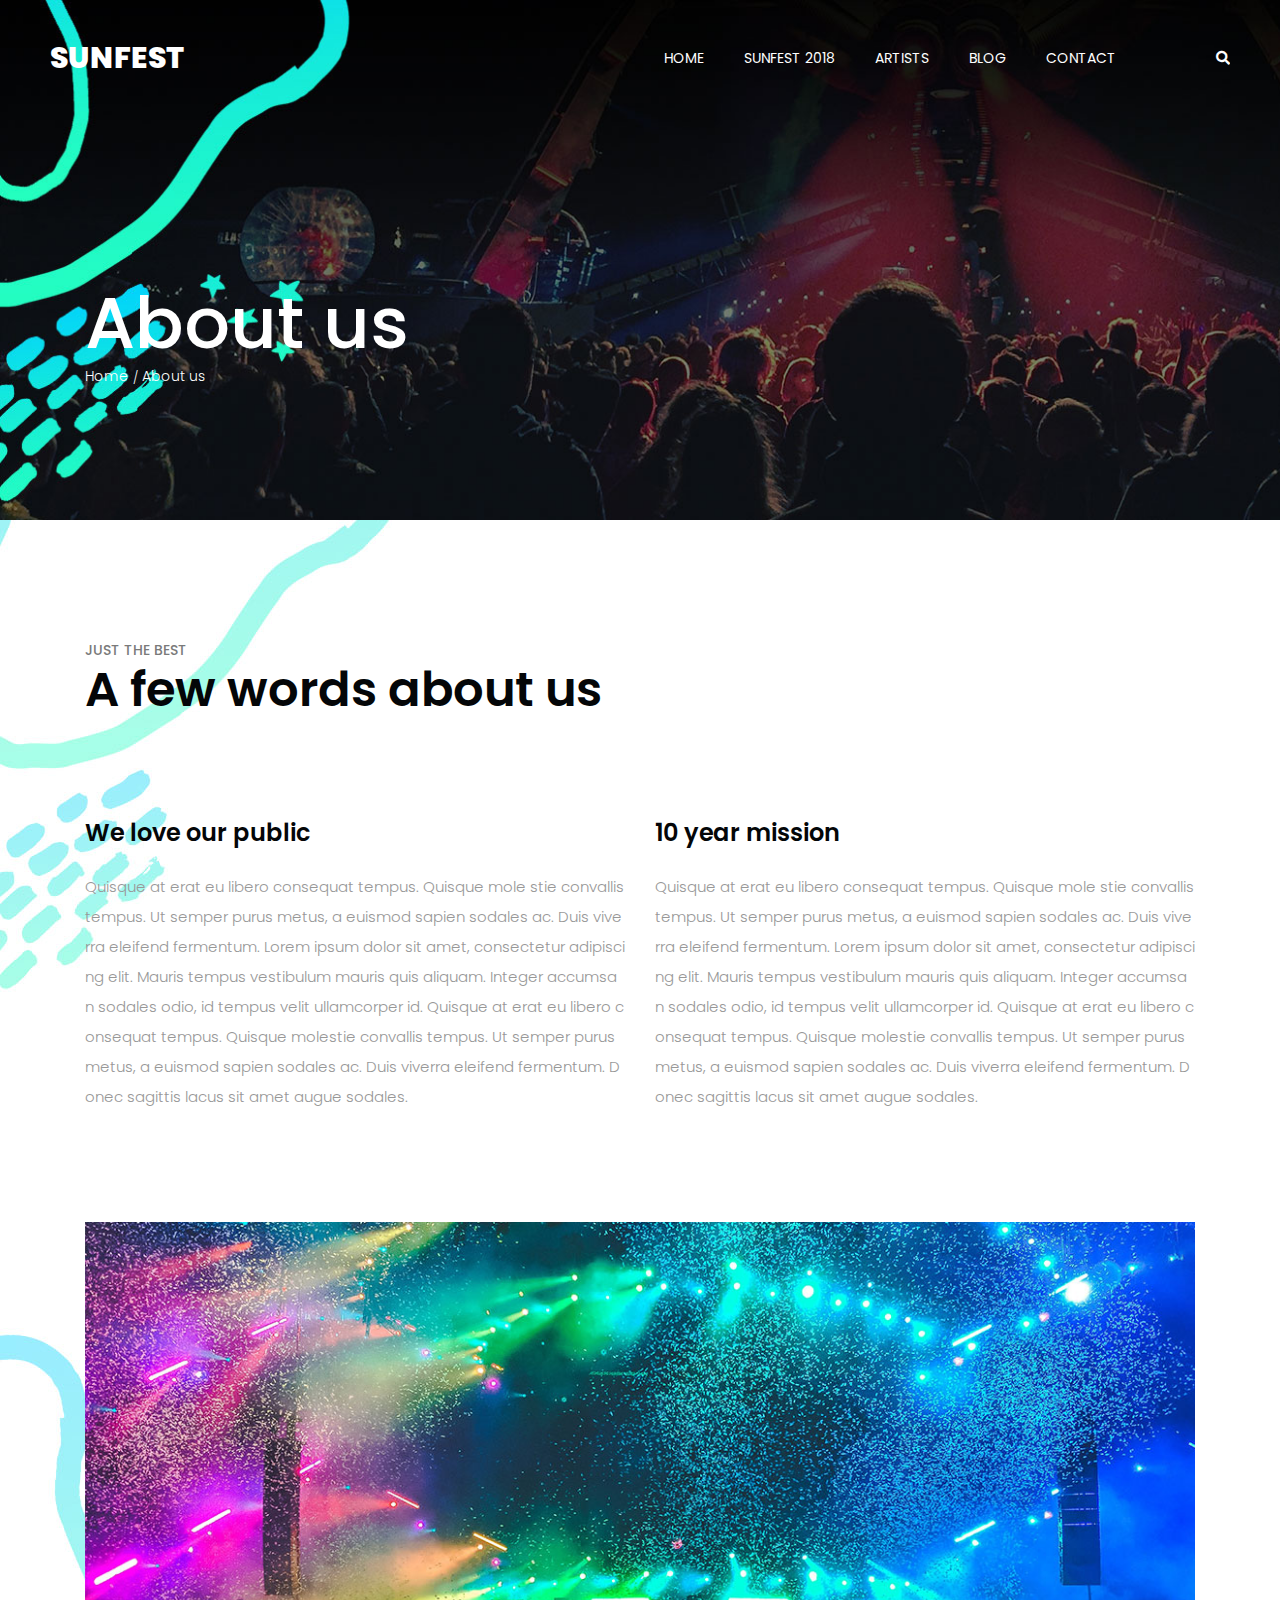
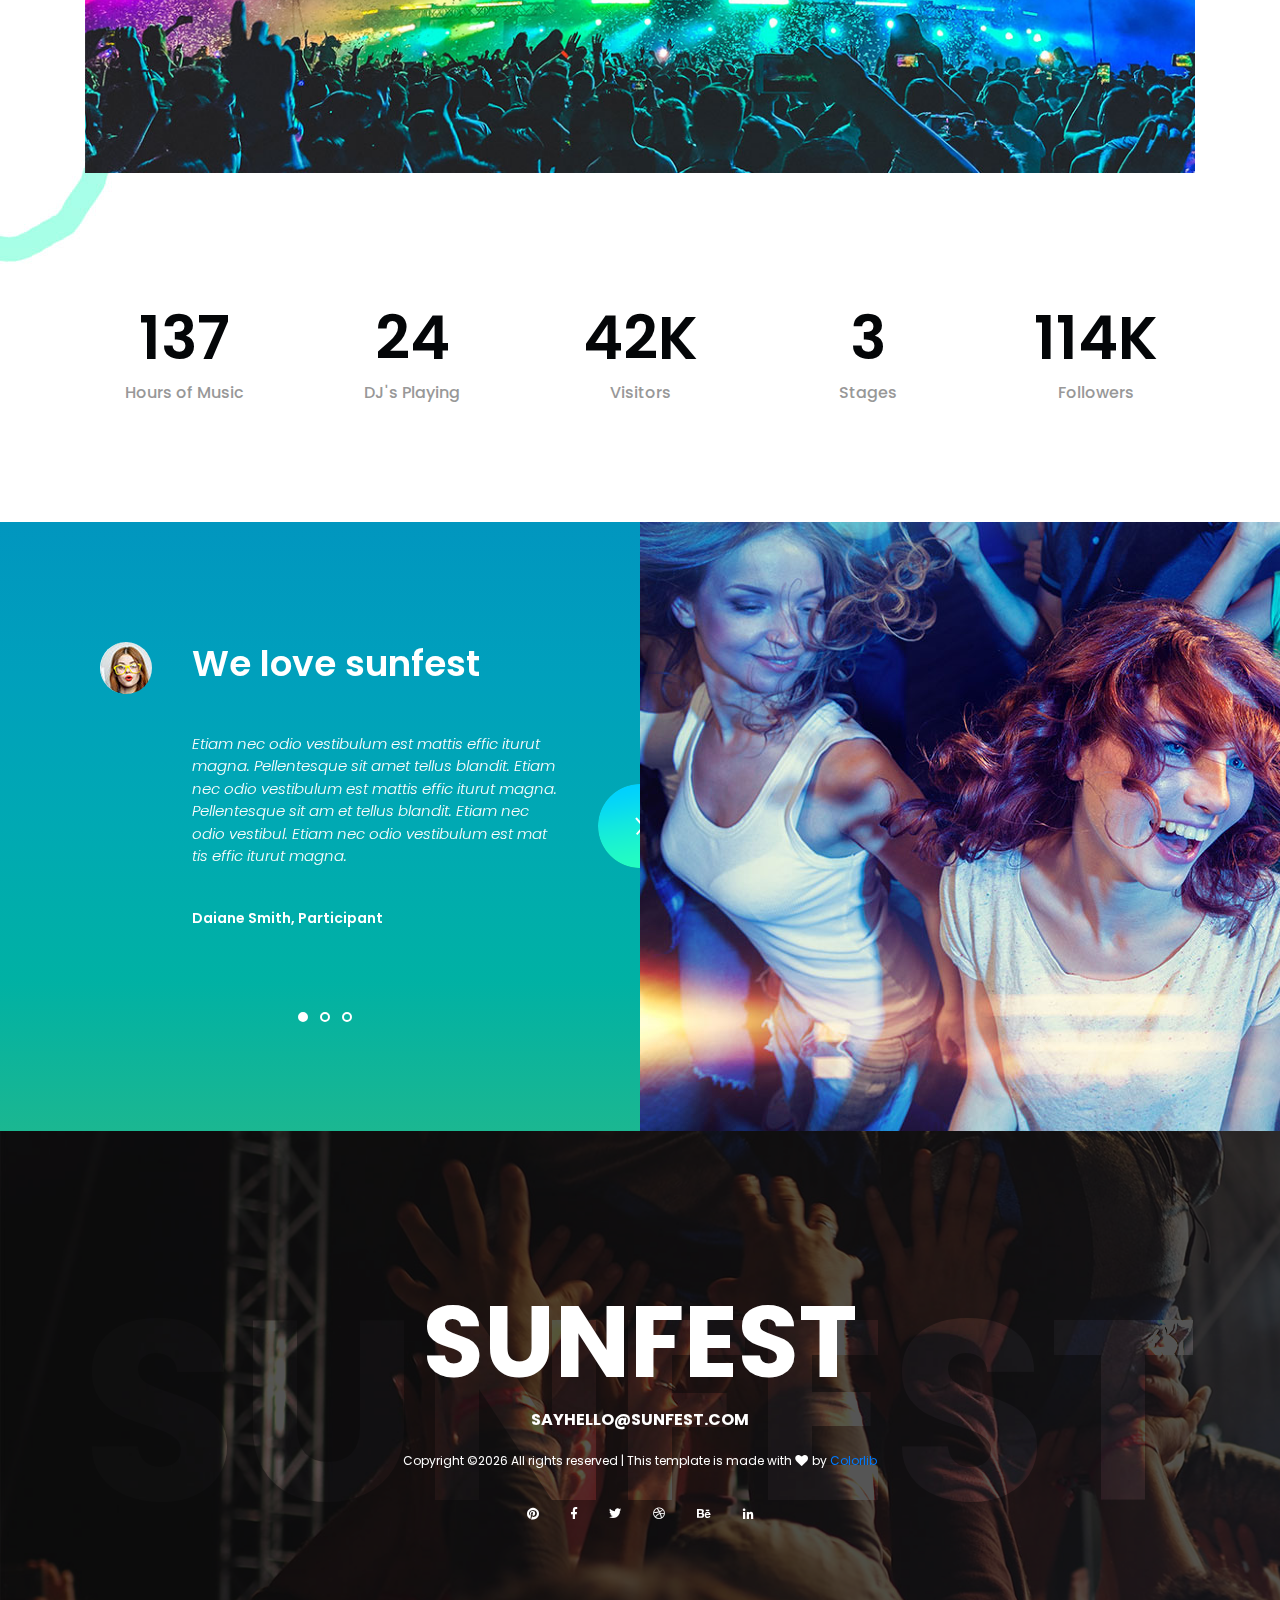
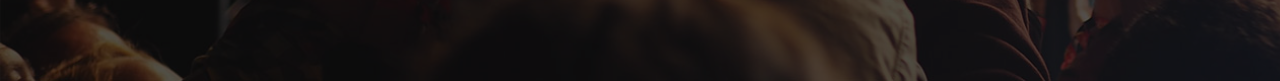
==== melsoft-ticket-website/sunfest-master/about-us.html @ 957833a1 "first commit" ====
<!DOCTYPE html>
<html lang="en" dir="ltr">
<head>
    <!-- Required meta tags -->
    <meta charset="utf-8">
    <meta name="viewport" content="width=device-width, initial-scale=1, shrink-to-fit=no">

    <title>Hello World!</title>

    <link href="https://fonts.googleapis.com/css?family=Poppins:300,400,500,600,700" rel="stylesheet">
    <!-- Bootstrap CSS -->
    <link rel="stylesheet" href="css/bootstrap.min.css">

    <!-- FontAwesome CSS -->
    <link rel="stylesheet" href="css/fontawesome-all.min.css">

    <!-- Swiper CSS -->
    <link rel="stylesheet" href="css/swiper.min.css">

    <!-- Styles -->
    <link rel="stylesheet" href="style.css">
</head>
<body class="about-us">
    <header class="site-header">
        <div class="header-bar">
            <div class="container-fluid">
                <div class="row align-items-center">
                    <div class="col-10 col-lg-3">
                        <h1 class="site-branding flex">
                            <a href="#">SUNFEST</a>
                        </h1>
                    </div>

                    <div class="col-2 col-lg-9">
                        <nav class="site-navigation">
                            <div class="hamburger-menu d-lg-none">
                                <span></span>
                                <span></span>
                                <span></span>
                                <span></span>
                            </div><!-- .hamburger-menu -->

                            <ul>
                                <li><a href="#">HOME</a></li>
                                <li><a href="#">SUNFEST 2018</a></li>
                                <li><a href="#">ARTISTS</a></li>
                                <li><a href="#">BLOG</a></li>
                                <li><a href="#">CONTACT</a></li>
                                <li><a href="#"><i class="fas fa-search"></i></a></li>
                            </ul><!-- flex -->
                        </nav><!-- .site-navigation -->
                    </div><!-- .col-12 -->
                </div><!-- .row -->
            </div><!-- container-fluid -->
        </div><!-- header-bar -->
    </header><!-- .site-header -->

    <div class="page-header">
        <div class="container">
            <div class="row">
                <div class="col-12">
                    <div class="entry-header">
                        <h2 class="entry-title">About us</h2>

                        <ul class="breadcrumbs flex align-items-center">
                            <li><a href="#">Home</a></li>
                            <li>About us</li>
                        </ul><!-- .breadcrumbs -->
                    </div><!-- .entry-header -->
                </div><!-- .col-12 -->
            </div><!-- .row -->
        </div><!-- .container -->
    </div><!-- .page-header -->

    <div class="main-content">
        <div class="container">
            <div class="entry-header">
                <div class="entry-title">
                    <p>JUST THE BEST</p>
                    <h2>A few words about us</h2>
                </div><!-- -->
            </div><!-- -->

            <div class="entry-content">
                <div class="row">
                    <div class="col-12 col-lg-6">
                        <div class="entry-header">
                            <h3>We love our public</h3>
                        </div><!-- -->

                        <div class="entry-description">
                            <p>Quisque at erat eu libero consequat tempus. Quisque mole stie convallis tempus.
                                Ut semper purus metus, a euismod sapien sodales ac. Duis viverra eleifend fermentum.
                                Lorem ipsum dolor sit amet, consectetur adipiscing elit. Mauris tempus vestibulum mauris quis aliquam.
                                Integer accumsan sodales odio, id tempus velit ullamcorper id. Quisque at erat eu libero consequat tempus.
                                 Quisque molestie convallis tempus. Ut semper purus metus, a euismod sapien sodales ac.
                                 Duis viverra eleifend fermentum. Donec sagittis lacus sit amet augue sodales.</p>
                        </div><!-- entry-description -->
                    </div><!-- col-6 -->

                    <div class="col-12 col-lg-6 mt-5 mt-lg-0">
                        <div class="entry-header">
                            <h3>10 year mission</h3>
                        </div><!-- -->

                        <div class="entry-description">
                            <p>Quisque at erat eu libero consequat tempus. Quisque mole stie convallis tempus.
                                Ut semper purus metus, a euismod sapien sodales ac. Duis viverra eleifend fermentum.
                                Lorem ipsum dolor sit amet, consectetur adipiscing elit. Mauris tempus vestibulum mauris quis aliquam.
                                Integer accumsan sodales odio, id tempus velit ullamcorper id. Quisque at erat eu libero consequat tempus.
                                 Quisque molestie convallis tempus. Ut semper purus metus, a euismod sapien sodales ac.
                                 Duis viverra eleifend fermentum. Donec sagittis lacus sit amet augue sodales.</p>
                        </div><!-- entry-description -->
                    </div><!-- col-6 -->
                </div><!-- row -->
            </div><!-- entry-content -->

            <figure class="featured-image">
                <img src="images/about-us-content-image.jpg" alt="party people">
            </figure>
        </div><!-- container -->
    </div><!-- main-content -->

    <div class="container">
        <div class="milestones">
            <div class="row flex flex-wrap justify-content-between">
                <div class="d-col-n mt-5 mt-lg-0">
                    <div class="counter-box">
                        <div class="flex justify-content-center">
                            <div class="start-counter" data-to="390" data-speed="2000"></div>
                        </div>

                        <h3 class="entry-title">Hours of Music</h3><!-- entry-title -->
                    </div><!-- counter-box -->
                </div><!-- d-col-n -->

                <div class="d-col-n mt-5 mt-lg-0">
                    <div class="counter-box">
                        <div class="flex justify-content-center">
                            <div class="start-counter" data-to="68" data-speed="2000"></div>
                        </div>

                        <h3 class="entry-title">DJ's Playing</h3><!-- entry-title -->
                    </div><!-- counter-box -->
                </div><!-- d-col-n -->

                <div class="d-col-n mt-5 mt-lg-0">
                    <div class="counter-box">
                        <div class="flex justify-content-center">
                            <div class="start-counter" data-to="120" data-speed="2000"></div>
                            <div class="counter-k">K</div>
                        </div>

                        <h3 class="entry-title">Visitors</h3><!-- entry-title -->
                    </div><!-- counter-box -->
                </div><!-- d-col-n -->

                <div class="d-col-n mt-5 mt-lg-0">
                    <div class="counter-box">
                        <div class="flex justify-content-center">
                            <div class="start-counter" data-to="8" data-speed="2000"></div>
                        </div>

                        <h3 class="entry-title">Stages</h3><!-- entry-title -->
                    </div><!-- counter-box -->
                </div><!-- d-col-n -->

                <div class="d-col-n mt-5 mt-lg-0">
                    <div class="counter-box">
                        <div class="flex justify-content-center">
                            <div class="start-counter" data-to="325" data-speed="2000"></div>
                            <div class="counter-k">K</div>
                        </div>

                        <h3 class="entry-title">Followers</h3><!-- entry-title -->
                    </div><!-- counter-box -->
                </div><!-- d-col-n -->
            </div>
        </div>
    </div>

    <div class="testimonial-wrap flex flex-wrap align-self-stretch">
        <div class="testimonials-container">
            <div class="swiper-container testimonials-slider">
                <div class="swiper-wrapper">
                    <div class="swiper-slide">
                        <div class="testimonial-content-wrap flex flex-wrap align-items-stretch">
                            <figure class="user-avatar">
                                <img src="images/testimonial-user.jpg" alt="">
                            </figure><!-- .user-thumbnail -->

                            <div class="testimonial-content">
                                <header class="entry-header">
                                    <h2 class="entry-title">We love sunfest</h2>
                                </header><!-- .entry-header -->

                                <div class="entry-content">
                                    <p>Etiam nec odio vestibulum est mattis effic iturut magna. Pellentesque sit amet tellus blandit. Etiam nec odio vestibulum est mattis effic iturut magna. Pellentesque sit am et tellus blandit. Etiam nec odio vestibul. Etiam nec odio vestibulum est mat tis effic iturut magna.</p>
                                </div><!-- .entry-content -->

                                <footer class="entry-footer">
                                    <a href="#">Daiane Smith, Participant</a>
                                </footer><!-- .entry-footer -->
                            </div><!-- .testimonial-content -->
                        </div><!-- .testimonial-content-wrap -->
                    </div><!-- .swiper-slide -->

                    <div class="swiper-slide">
                        <div class="testimonial-content-wrap flex">
                            <figure class="user-avatar">
                                <img src="images/testimonial-user.jpg" alt="">
                            </figure><!-- .user-thumbnail -->

                            <div class="testimonial-content">
                                <header class="entry-header">
                                    <h2 class="entry-title">We love sunfest</h2>
                                </header><!-- .entry-header -->

                                <div class="entry-content">
                                    <p>Etiam nec odio vestibulum est mattis effic iturut magna. Pellentesque sit amet tellus blandit. Etiam nec odio vestibulum est mattis effic iturut magna. Pellentesque sit am et tellus blandit. Etiam nec odio vestibul. Etiam nec odio vestibulum est mat tis effic iturut magna.</p>
                                </div><!-- .entry-content -->

                                <footer class="entry-footer">
                                    <a href="#">Daiane Smith, Participant</a>
                                </footer><!-- .entry-footer -->
                            </div><!-- .testimonial-content -->
                        </div><!-- .testimonial-content-wrap -->
                    </div><!-- .swiper-slide -->

                    <div class="swiper-slide">
                        <div class="testimonial-content-wrap flex">
                            <figure class="user-avatar">
                                <img src="images/testimonial-user.jpg" alt="">
                            </figure><!-- .user-thumbnail -->

                            <div class="testimonial-content">
                                <header class="entry-header">
                                    <h2 class="entry-title">We love sunfest</h2>
                                </header><!-- .entry-header -->

                                <div class="entry-content">
                                    <p>Etiam nec odio vestibulum est mattis effic iturut magna. Pellentesque sit amet tellus blandit. Etiam nec odio vestibulum est mattis effic iturut magna. Pellentesque sit am et tellus blandit. Etiam nec odio vestibul. Etiam nec odio vestibulum est mat tis effic iturut magna.</p>
                                </div><!-- .entry-content -->

                                <footer class="entry-footer">
                                    <a href="#">Daiane Smith, Participant</a>
                                </footer><!-- .entry-footer -->
                            </div><!-- .testimonial-content -->
                        </div><!-- .testimonial-content-wrap -->
                    </div><!-- .swiper-slide -->
                </div><!-- .swiper-wrapper -->

                <!-- Add Pagination -->
                <div class="swiper-pagination"></div>
            </div><!-- .swiper-container -->

            <div class="swiper-button-next">
                <img src="images/button.png" alt="">
            </div><!-- .slider-button -->
        </div><!-- .testimonials-container" -->

        <div class="testimonial-featured-image">
            <img src="images/testimonial.jpg" alt="">
        </div>
    </div>

    <footer class="site-footer">
        <div class="footer-cover-title flex justify-content-center align-items-center">
            <h2>SUNFEST</h2>
        </div><!-- .site-footer -->

        <div class="footer-content-wrapper">
            <div class="container">
                <div class="row">
                    <div class="col-12">
                        <div class="entry-title">
                            <a href="#">SUNFEST</a>
                        </div><!-- entry-title -->

                        <div class="entry-mail">
                            <a href="#">SAYHELLO@SUNFEST.COM</a>
                        </div><!-- .entry-mail -->

                        <div class="copyright-info">
                            <!-- Link back to Colorlib can't be removed. Template is licensed under CC BY 3.0. -->
Copyright &copy;<script>document.write(new Date().getFullYear());</script> All rights reserved | This template is made with <i class="fa fa-heart" aria-hidden="true"></i> by <a href="https://colorlib.com" target="_blank">Colorlib</a>
<!-- Link back to Colorlib can't be removed. Template is licensed under CC BY 3.0. -->
                        </div><!-- copyright-info -->

                        <div class="footer-social">
                            <ul class="flex justify-content-center align-items-center">
                                <li><a href="#"><i class="fab fa-pinterest"></i></a></li>
                                <li><a href="#"><i class="fab fa-facebook-f"></i></a></li>
                                <li><a href="#"><i class="fab fa-twitter"></i></a></li>
                                <li><a href="#"><i class="fab fa-dribbble"></i></a></li>
                                <li><a href="#"><i class="fab fa-behance"></i></a></li>
                                <li><a href="#"><i class="fab fa-linkedin-in"></i></a></li>
                            </ul>
                        </div><!-- footer-social -->
                    </div><!-- col -->
                </div><!-- row -->
            </div><!-- container -->
        </div><!-- footer-content-wrapper -->
    </footer><!-- site-footer -->

    <script type='text/javascript' src='js/jquery.js'></script>
    <script type='text/javascript' src='js/masonry.pkgd.min.js'></script>
    <script type='text/javascript' src='js/jquery.collapsible.min.js'></script>
    <script type='text/javascript' src='js/swiper.min.js'></script>
    <script type='text/javascript' src='js/jquery.countdown.min.js'></script>
    <script type='text/javascript' src='js/circle-progress.min.js'></script>
    <script type='text/javascript' src='js/jquery.countTo.min.js'></script>
    <script type='text/javascript' src='js/custom.js'></script>
</body>
</html>
---- melsoft-ticket-website/sunfest-master/style.css ----
/*------------------------------------------------------------
# Global classes
------------------------------------------------------------*/
.flex {
    display: flex;
}

body {
    font-family: 'Poppins', sans-serif;
    font-size: 15px;
    font-weight: normal;
    color: hsl(0, 0%, 90%);
}

@font-face {
    font-family: "mountains";
    src: url(fonts/beyond_the_mountains.ttf);
    src: url(fonts/beyond_the_mountains.otf);
    font-weight: 400;
}

.d-col-n {
    position: relative;
    width: 100%;
    min-height: 1px;
    padding-right: 15px;
    padding-left: 15px;
    -webkit-box-flex: 0;
    -ms-flex: 0 0 20%;
    flex: 0 0 20%;
    max-width: 20%;
}

/*------------------------------------------------------------
# site-header
------------------------------------------------------------*/
.home-page {
    background: url(images/middle-cover.jpg) no-repeat;
}

.site-header {
    position: relative;
    width: 100%;
}

.site-header figure {
    margin: 0;
    padding: 0;
}

.site-header figure img {
    max-width: 100%;
}

/*------------------------------------------------------------
## header-bar
------------------------------------------------------------*/
.site-header .header-bar {
    position: absolute;
    top: 0;
    left: 0;
    z-index: 99;
    width: 100%;
    padding: 40px 0;
}

.header-bar .site-branding {
    margin-bottom: 0;
    font-size: 30px;
    font-weight: 800;
}

.header-bar .site-branding a {
    color: hsl(0, 0%, 100%);
    text-decoration: none;
}

/*------------------------------------------------------------
### site-navigation
------------------------------------------------------------*/
/*
  Hamburger Menu
----------------------------------------*/
.hamburger-menu {
    position: relative;
    width: 100%;
    max-width: 24px;
    height: 22px;
    margin-left: auto;
    transition: .5s ease-in-out;
    cursor: pointer;
}

.hamburger-menu span {
    display: block;
    position: absolute;
    height: 2px;
    width: 100%;
    background: #fff;
    border-radius: 10px;
    opacity: 1;
    left: 0;
    transition: .25s ease-in-out;
}

.hamburger-menu span:nth-child(1) {
    top: 2px;
}

.hamburger-menu span:nth-child(2),
.hamburger-menu span:nth-child(3) {
    top: 10px;
}

.hamburger-menu span:nth-child(4) {
    top: 18px;
}

.hamburger-menu.open span:nth-child(1) {
    top: 18px;
    width: 0;
    left: 50%;
}

.hamburger-menu.open span:nth-child(2) {
    transform: rotate(45deg);
}

.hamburger-menu.open span:nth-child(3) {
    transform: rotate(-45deg);
}

.hamburger-menu.open span:nth-child(4) {
    top: 18px;
    width: 0;
    left: 50%;
}

.site-navigation {
    position: absolute;
    top: -11px;
    right: 15px;
    z-index: 9999;
    width: 100%;
    height: 22px;
    overflow: hidden;
    list-style: none;
    transition: all .35s;
    color: hsl(0, 0%, 100%);
}

.site-navigation.show {
    height: auto;
}

.site-navigation ul {
    position: fixed;
    top: 0;
    left: -320px;
    z-index: 9999;
    width: 320px;
    height: 100vh;
    overflow-x: scroll;
    padding: 30px;
    margin: 0;
    background: #050505;
    transition: all 0.35s;
}

.site-navigation.show ul {
    left: 0;
}

.site-navigation ul li {
    display: block;
    padding: 15px 0;
}

.site-navigation ul li a {
    display: block;
    color: #fff;
    transition: all 0.35s;
    text-decoration: none;
    font-size: 14px;
    padding-left: 40px;
}

@media screen and (min-width: 992px) {
    .header-bar .site-branding {
        margin-left: 35px;
    }

    .site-navigation {
        position: relative;
        top: auto;
        right: auto;
        height: auto;
        padding-right: 35px;
        background: transparent;
    }

    .site-navigation ul {
        display: flex;
        flex-wrap: wrap;
        justify-content: flex-end;
        align-items: center;
        position: relative;
        top: auto;
        left: auto;
        width: 100%;
        height: auto;
        padding: 0;
        overflow: auto;
        background: transparent;
    }

    .site-navigation ul li {
        padding: 0;
    }

    .site-navigation ul li:nth-last-of-type(1) {
        padding-left: 60px;
    }

    .site-navigation ul li a {
        color: #fff;
    }
}

/*------------------------------------------------------------
# hero
-----------------------------------------------------------*/
.hero-content {
    padding: 220px 0;
    background: url("images/cover.jpg") no-repeat;
    background-size: cover;
}

.hero-content .entry-header {
    position: relative;
    text-align: center;
}

.hero-content .entry-header h2 {
    padding: 50px;
    margin: 0;
    font-family: mountains;
    font-size:120px;
    background: -webkit-linear-gradient(#00d0ff, #25ffbf);
    -webkit-background-clip: text;
    -webkit-text-fill-color: transparent;
}

.hero-content .entry-header .entry-meta-date {
    position: absolute;
    width: 100%;
    top: 20px;
    font-family: 'Poppins', sans-serif;
    font-size: 24px;
    font-weight: 500;
    color: hsl(0, 0%, 90%);
    text-align: center;
}

@media screen and (min-width: 992px) {
    .hero-content .entry-header h2 {
        font-size: 172px;
    }

    .hero-content .entry-header .entry-meta-date {
        top: 60px;
    }
}

/*------------------------------------------------------------
## countdown
------------------------------------------------------------*/
.countdown {
    margin-top: 40px;
}

.countdown-holder {
    min-width: 150px;
    margin-bottom: 30px;
}

.countdown-holder .dday,
.countdown-holder .dhour,
.countdown-holder .dmin,
.countdown-holder .dsec {
    display: block;
    font-size: 72px;
    font-weight: 600;
    line-height: 1;
    color: hsl(0, 0%, 100%);
}

.countdown-holder label {
    display: block;
    font-size: 18px;
    font-weight: 600;
    color: hsl(0, 0%, 100%);
}

/*------------------------------------------------------------
## hero-content entry-footer
------------------------------------------------------------*/
.hero-content .entry-footer {
    margin-top: 125px;
    text-align: center;
}

.hero-content .entry-footer .btn {
    background: hsl(0, 0%, 100%);
    padding: 16px 40px;
    border-radius: 0;
    margin-right: 20px;
    color: hsl(0, 0%, 17%);
    font-weight: 600;
}

.hero-content .entry-footer a:hover, .hero-content .entry-footer .current {
    background: -webkit-linear-gradient(#00d0ff, #25ffbf);
    color: hsl(0, 0%, 0%);
}

/*------------------------------------------------------------
# The Lineup Artists - Headliners
------------------------------------------------------------*/
.content-section {
    min-height: 4640px;
    width: 100%;
    padding-bottom: 120px;
    background: url("images/middle-cover.jpg") no-repeat;
    background-size: 100% auto;
}

.content-section .middle-cover {
    margin: 0;
    padding: 0;
    position: relative;
}

.content-section .middle-cover img {
    max-width: 100%;
}

/*------------------------------------------------------------
## lineup-artists-headline
------------------------------------------------------------*/
.lineup-artists-headline {
    margin-top: 115px;
}

.lineup-artists-headline .entry-title p {
    margin: 0;
    padding: 0;
    font-size: 14px;
    font-weight: 600;
    color: hsl(0, 0%, 48%);
}

.lineup-artists-headline .entry-title h2 {
    width: 100%;
    font-size: 48px;
    font-weight: 600;
    color: hsl(0, 0%, 0%);
}

/*------------------------------------------------------------
## lineup-artists
------------------------------------------------------------*/
.lineup-artists {
    padding-top: 80px;
}

.lineup-artists .featured-image {
    margin: 0;
    padding: 0;
}

.lineup-artists .featured-image {
    width: 100%;
}

.lineup-artists .featured-image img {
    width: 100%;
    max-width: 100%;
}

/*------------------------------------------------------------
### lineup-artists-wrap
------------------------------------------------------------*/
.lineup-artists .lineup-artists-wrap {
    margin-top: 80px;
}

.lineup-artists .lineup-artists-wrap .lineup-artists-description {
    position: relative;
    width: 100%;
}

.lineup-artists .lineup-artists-wrap .lineup-artists-description-container {
    position: relative;
    padding: 30px;
    background: hsl(0, 0%, 100%);
    box-shadow: 50px 40px 115px rgba(0, 0, 0, 0.1);
}

.lineup-artists-description .entry-title {
    font-size: 30px;
    font-weight: 600;
    color: hsl(0, 0%, 9%);
}

.lineup-artists-description .entry-content {
    margin-top: 20px;
    font-size: 15px;
    color: hsl(0, 0%, 60%);
    line-height: 2;
}

.lineup-artists-wrap .box-link {
    position: absolute;
    margin: 0;
    padding: 0;
    top: -24px;
    right: 50px;
    z-index: 999;
}

@media screen and (min-width: 768px) {
    .lineup-artists .lineup-artists-wrap {
        margin-top: 30px;
    }

    .lineup-artists .featured-image {
        max-width: 360px;
    }

    .lineup-artists .lineup-artists-wrap .lineup-artists-description {
        width: calc(100% - 360px);
    }

    .lineup-artists .lineup-artists-wrap .lineup-artists-description-container {
        position: absolute;
        z-index: 99;
        top: 100px;
        left: -75px;
        width: calc(100% + 75px);
    }

    .lineup-artists .lineup-artists-wrap:nth-of-type(even) .lineup-artists-description-container {
        right: -75px;
        left: auto;
    }

    .lineup-artists .lineup-artists-wrap:nth-of-type(even) .box-link {
        right: auto;
        left: 50px;
    }
}

@media screen and (min-width: 992px) {
    .lineup-artists .lineup-artists-wrap .lineup-artists-description-container {
        padding: 50px;
    }
}


@media screen and (min-width: 1200px) {
    .lineup-artists .lineup-artists-wrap .lineup-artists-description-container {
        max-width: 660px;
    }

    .lineup-artists .lineup-artists-wrap:nth-last-of-type(1) {
        margin-left: 80px;
    }
}

/*------------------------------------------------------------
# the-complete-lineup
------------------------------------------------------------*/
.the-complete-lineup {
    margin-top: 115px;
}

.the-complete-lineup .entry-title p {
    margin: 0;
    padding: 0;
    font-size: 14px;
    font-weight: 600;
    color: hsl(0, 0%, 48%);
}

.the-complete-lineup .entry-title h2 {
    width: 100%;
    margin: 0;
    font-size: 48px;
    font-weight: 600;
    color: hsl(0, 0%, 0%);
}

/*------------------------------------------------------------
## the-complete-lineup-artists
------------------------------------------------------------*/
.the-complete-lineup-artists {
    position: relative;
    margin-top: 110px;
    height: auto;
}

.the-complete-lineup-artists .artist-single {
    margin-bottom: 0px;
}

.the-complete-lineup-artists .artist-single:nth-of-type(even) {
    margin-top: 120px;
}

.the-complete-lineup-artists .artist-single figure {
    margin: 0;
    padding: 0;
    width: 100%;
}

.the-complete-lineup-artists .artist-single .box-link {
    position: absolute;
    top: 15px;
    left: 232px;
    cursor: pointer;
}

.the-complete-lineup-artists .artist-single .featured-image img {
    max-width: 100%;
    height: auto;
    width: 255px;
}

.the-complete-lineup-artists .artist-single .featured-image a {
    display: block;
}

.the-complete-lineup-artists .artist-single h2 {
    margin-top: 38px;
    font-size: 24px;
    font-weight: 600;
    color: hsl(0, 0%, 2%);
    text-align: center;
}

@media screen and (min-width: 768px) {
    .the-complete-lineup-artists .artist-single:nth-child(6) {
        margin-top: 0;
    }
}


@media screen and (min-width: 1200px) {
    .the-complete-lineup-artists .artist-single:nth-child(1) {
        margin-top: 2px;
    }

    .the-complete-lineup-artists .artist-single:nth-child(2) {
        margin-top: 90px;
    }

    .the-complete-lineup-artists .artist-single:nth-child(3) {
        margin-top: 48px;
    }

    .the-complete-lineup-artists .artist-single:nth-child(4) {
        margin-top: 0;
    }

    .the-complete-lineup-artists .artist-single:nth-child(5) {
        margin-top: 75px;
    }

    .the-complete-lineup-artists .artist-single:nth-child(6) {
        margin-top: 165px;
    }

    .the-complete-lineup-artists .artist-single:nth-child(7) {
        margin-top: 25px;
    }

    .the-complete-lineup-artists .artist-single:nth-child(8) {
        margin-top: 75px;
    }
}

/*------------------------------------------------------------
# see the-complete-lineup button
------------------------------------------------------------*/
.see-complete-lineup {
    margin-top: 105px
}

.see-complete-lineup .entry-footer .btn {
    padding: 15px 35px;
    border-radius: 0;
    margin-right: 20px;
    background: -webkit-linear-gradient(#00d0ff, #25ffbf);
    font-weight: 500;
}

.see-complete-lineup .entry-footer a {
    font-size: 14px;
    font-weight: 600;
    color: hsl(0, 0%, 100%);
}

/*------------------------------------------------------------
# homepage-next-events
------------------------------------------------------------*/
.homepage-next-events {
    margin-top: 100px;
}

.homepage-next-events .entry-title p {
    margin: 0;
    padding: 0;
    font-size: 14px;
    font-weight: 600;
    color: hsl(0, 0%, 48%);
}

.homepage-next-events .entry-title h2 {
    width: 100%;
    margin: 0;
    font-size: 48px;
    font-weight: 600;
    color: hsl(0, 0%, 0%);
}

/*------------------------------------------------------------
## .next-event-slider
------------------------------------------------------------*/
.next-event-slider-wrap {
    position: relative;
}

.next-event-slider {
    margin-top: 110px;
}

.next-event-slider .featured-image {
    display: block;
    margin: 0;
    position: relative;
}

.next-event-slider .featured-image img {
    display: block;
    width: 100%;
}

.next-event-slider .entry-content {
    position: absolute;
    top: 0;
    left: 0;
    z-index: 99;
    width: 100%;
    height: 100%;
    padding: 30px;
    text-align: center;
    background: rgba(0,0,0,.75);
    text-decoration: none;
    transition: all .5s;
    opacity: 0;
    visibility: hidden;
}

.next-event-slider .featured-image:hover .entry-content {
    opacity: 1;
    visibility: visible;
}

.next-event-slider .entry-content h3 {
    font-size: 24px;
    font-weight: 600;
    color: hsl(0, 0%, 100%);
}

.next-event-slider .entry-content p {
    font-size: 14px;
    color: hsl(0, 0%, 100%);
}

.next-event-slider-wrap .swiper-button-next {
    top: auto;
    bottom: -21px;
    right: auto;
    left: 50%;
    width: 42px;
    height: 42px;
    margin-left: -21px;
    background: transparent;
}

.next-event-slider-wrap .swiper-button-next img {
    width: 100%;
}

@media screen and (min-width: 768px){
    .next-event-slider-wrap .swiper-button-next {
        bottom: -42px;
        width: 84px;
        height: 84px;
        margin-left: -42px;
    }
}

/*------------------------------------------------------------
# home-page-last-news
------------------------------------------------------------*/
.home-page-last-news {
    margin-top: 220px;
}

.home-page-last-news .entry-title p {
    margin: 0;
    padding: 0;
    font-size: 14px;
    font-weight: 600;
    color: hsl(0, 0%, 48%);
}

.home-page-last-news .entry-title h2 {
    width: 100%;
    margin: 0;
    font-size: 48px;
    font-weight: 600;
    color: hsl(0, 0%, 0%);
}

/*------------------------------------------------------------
## home-page-last-news-wrap
------------------------------------------------------------*/
.home-page-last-news-wrap {
    margin-top: 110px;
}

.home-page-last-news-wrap .box-link-date {
    position: absolute;
    top: 30px;
    left: 0;
    padding: 10px 25px;
    background: -webkit-linear-gradient(#00d0ff, #25ffbf);
    font-size: 20px;
    font-weight: 500;
}

.home-page-last-news-wrap .box-link-date a {
    color: hsl(0, 0%, 100%);
    text-decoration: none;
}

.home-page-last-news-wrap .content-wrapper {
    background: hsl(0, 0%, 100%);
    box-shadow: 10px 40px 115px 27px rgba(0, 0, 0, 0.1);
}

.home-page-last-news-wrap .featured-image {
    margin: 0;
    padding: 0;
    box-shadow: 10px 40px 115px 27px rgba(0, 0, 0, 0.1);
}

.home-page-last-news-wrap .featured-image img {
    max-width: 100%;
}

.home-page-last-news-wrap .entry-content {
    padding: 35px 45px;
}

.home-page-last-news-wrap .entry-content .entry-header h2 {
    font-size: 24px;
    font-weight: 600;
    color: hsl(0, 0%, 9%);
}

.home-page-last-news-wrap .entry-content .entry-header h2 a {
    color: hsl(0, 0%, 9%);
}

.home-page-last-news-wrap .entry-content .entry-meta {
    margin-top: 6px;
    font-size: 12px;
    color: hsl(0, 0%, 9%);
    font-weight: 500;
}

.home-page-last-news-wrap .entry-content .entry-meta a {
    color: hsl(0, 0%, 10%);
}

.home-page-last-news-wrap .entry-content .entry-description {
    margin-top: 25px;
    font-size: 15px;
    color: hsl(0, 0%, 60%);
    line-height: 2;
}

.home-page-last-news-wrap .entry-content .entry-meta span {
    margin-right: 10px;
}

/*------------------------------------------------------------
# site-footer
------------------------------------------------------------*/
.site-footer {
    position: relative;
    padding: 40px 0 30px;
    background: url(images/footer-cover.jpg) no-repeat;
    background-size: cover;
}

.site-footer::before {
    position: absolute;
    content: " ";
    height: 100%;
    width: 100%;
    z-index: 3;
    background: hsla(0, 0%, 5%, 0.7);
    top: 0;
    left: 0;
}

.site-footer .footer-cover-title {
    min-height: 480px;
    width: 100%;
}

.site-footer .footer-cover-title h2 {
    font-size: 20vw;
    font-weight: 700;
    line-height: 1;
    margin-bottom: 0;
    text-align: center;
    color: hsl(0, 0%, 100%);
    mix-blend-mode: overlay;
    z-index: 2;
}

/*------------------------------------------------------------
## .site-footer footer-content-wrapper
------------------------------------------------------------*/
.footer-content-wrapper {
    position: absolute;
    width: 100%;
    height: auto;
    z-index: 4;
    top: 130px;
    left: 0;
    padding: 6px 0;
    text-align: center;
}

.footer-content-wrapper .flex {
    flex-direction: column;
}

.footer-content-wrapper .entry-title {
    text-align: center;
    margin-top: 25px;
}

.footer-content-wrapper .entry-title a {
    font-size: 52px;
    font-weight: 700;
    color: hsl(0, 0%, 100%);
    line-height: 1;
    text-decoration: none;
}

@media screen and (min-width: 576px) {
    .footer-content-wrapper .entry-title a {
        font-size: 100px;
    }
}

.footer-content-wrapper .entry-mail {
    margin-top: 16px;
    font-size: 16px;
    font-weight: 700;
    color: hsl(0, 0%, 100%);
}

.footer-content-wrapper .entry-mail a {
    text-decoration: none;
    color: hsl(0, 0%, 100%);
}

.footer-content-wrapper .copyright-info {
    margin-top: 20px;
    font-size: 12px;
    color: hsl(0, 0%, 100%);
}

.footer-content-wrapper .footer-social {
    margin-top: 32px;
}

.footer-content-wrapper .footer-social .flex {
    flex-direction: row !important;
}

.footer-content-wrapper .footer-social ul {
    margin: 0;
    padding: 0;
    list-style: none;
}

.footer-content-wrapper .footer-social ul a {
    padding: 5px 16px;
    font-size: 12px;
    color: hsl(0, 0%, 100%);
}

/*------------------------------------------------------------
# about-us
------------------------------------------------------------*/
.about-us {
    background: url("images/about-us-background.jpg") no-repeat;
    width: 100%;
    height: 100%;
}

/*------------------------------------------------------------
# site-header
------------------------------------------------------------*/
.about-us .site-header {
}

.about-us .site-header figure {
    margin: 0;
    padding: 0;
}

.about-us .site-header figure img {
    max-width: 100%;
}

/*------------------------------------------------------------
## Page Header
------------------------------------------------------------*/
.page-header {
    min-height: 520px;
    padding-top: 280px;
    background-size: cover;
}

.about-us .page-header {
    background: url("images/about-us-header-background.jpg") no-repeat;
    background-size: cover;
}

.page-header .entry-title {
    font-size: 72px;
    color: white;
    margin: 0;
    padding: 0;
}

.page-header .breadcrumbs {
    padding: 0;
    margin: 0;
    font-size: 14px;
    font-weight: 300;
    color: #fff;
    list-style: none;
}

.page-header .breadcrumbs li {
    position: relative;
    padding-right: 14px;
}

.page-header .breadcrumbs li::after {
    content: '/';
    position: absolute;
    top: 3px;
    right: 0;
    height: 20px;
    width: 14px;
    font-size: 12px;
    text-align: center;
}

.page-header .breadcrumbs li:nth-last-of-type(1)::after {
    display: none;
}

.page-header .breadcrumbs li a {
    text-decoration: none;
    color: #fff;
}

.main-content {
    margin: 120px 0;
}

.main-content .entry-header .entry-title p {
    margin: 0;
    padding: 0;
    font-size: 14px;
    font-weight: 500;
    color: #7a7a7a;
}

.main-content .entry-header .entry-title h2 {
    margin: 0;
    padding: 0;
    font-size: 48px;
    font-weight: 600;
    color: #040608;
}

.about-us .main-content .entry-content {
    margin-top: 100px;
}

.about-us .main-content .entry-content .entry-header h3 {
    margin: 0;
    padding: 0;
    font-size: 24px;
    font-weight: 600;
    color: #040608;
}

.about-us .main-content .entry-content .entry-description p {
    margin: 0 !important;
    padding: 0;
    margin-top: 25px !important;
    font-size: 15px;
    font-weight: 300;
    color: #989898;
    line-height: 2;
    word-break: break-all;
    hyphens: auto;
}

.about-us .main-content .featured-image {
    margin-top: 110px;
}

.about-us .main-content .featured-image img {
    max-width: 100%;
}

.about-us .hero-slider-images {
    margin-top: 110px;
}

.about-us .hero-slider-images .featured-images {
    position: relative;
    margin: 0;
    padding: 0;
}

.about-us .hero-slider-images .featured-images a {
    display: block;
}

.about-us .hero-slider-images .featured-images img {
    max-width: 100%;
}

.about-us .hero-slider-images .featured-images .button {
    position: absolute;
    top: 43%;
    left: 47.4%;
}

.milestones {
    padding-bottom: 120px;
}

.milestones .d-col-n {
    min-width: 150px;
}

/*------------------------------------------------------------
# Testimonials
------------------------------------------------------------*/
.testimonial-wrap {
    position: relative;
    background-image: linear-gradient(to bottom, #0196bf, #00a0bc, #00a9b3, #00b1a4, #1bb791);
}

.testimonials-container,
.testimonial-featured-image {
    position: relative;
    width: 100%;
    overflow: hidden;
}

.testimonials-container {
    padding-bottom: 60px;
}

.testimonial-content-wrap {
    padding: 120px 80px 110px 40px;
}

.testimonial-content-wrap .user-avatar {
    width: 52px;
    height: 52px;
    margin-right: 40px;
    border-radius: 50%;
    overflow: hidden;
}

.testimonial-content {
    width: calc(100% - 92px);
}

.testimonial-content-wrap .entry-title {
    font-size: 36px;
    font-weight: 600;
    color: #fff;
}

.testimonial-content-wrap .entry-content {
    margin-top: 48px;
    font-size: 15px;
    font-weight: 300;
    font-style: italic;
    color: #fff;
}

.testimonial-content-wrap .entry-footer {
    margin-top: 40px;
    font-size: 14px;
    font-weight: 600;
    color: #fff;
}

.testimonial-content-wrap .entry-footer a {
    color: #fff;
    text-decoration: none;
}

.testimonials-container .swiper-button-next {
    top: 50%;
    right: 15px;
    width: 42px;
    height: 42px;
    margin-top: -21px;
    background: transparent;
}

.testimonials-container .swiper-button-next img {
    width: 100%;
}

.testimonials-container .swiper-pagination-bullets {
    padding-left: 292px;
    text-align: left;
}

.testimonials-container .swiper-pagination-bullet {
    width: 10px;
    height: 10px;
    margin: 0 6px !important;
    background: transparent;
    border: 2px solid #fff;
    opacity: 1;
}

.testimonials-container .swiper-pagination-bullet-active {
    background: #fff;
}

.testimonial-featured-image img {
    min-width: 100%;
    width: auto;
    height: 100%;
}

@media screen and (min-width: 992px){
    .testimonials-container,
    .testimonial-featured-image {
        width: 50%;
    }

    .testimonials-container .swiper-button-next {
        right: -42px;
        width: 84px;
        height: 84px;
        margin-top: -42px;
    }
}


@media screen and (min-width: 1200px){
    .testimonials-container,
    .testimonial-featured-image {
        width: 50%;
    }

    .testimonial-content-wrap {
        padding: 120px 80px 110px 100px;
    }
}


@media screen and (min-width: 1500px){
    .testimonials-container,
    .testimonial-featured-image {
        width: 50%;
    }

    .testimonial-content-wrap {
        padding: 120px 180px 110px 200px;
    }
}

/*------------------------------------------------------------
# tickets-page
------------------------------------------------------------*/
.tickets-page {
    background: url("images/elements-total-background.jpg") no-repeat;
    width: 100%;
    height: 100%;
}

/*------------------------------------------------------------
# Page Header
------------------------------------------------------------*/
.tickets-page .page-header {
    background: url("images/tickets-page-header-background.jpg") no-repeat;
}

.tickets-page .tabs {
    margin-top: 80px;
}

.tickets-page .tabs ul {
    margin: 0;
    padding: 0;
    list-style: none;
}

.tickets-page .tabs .active {
    background: -webkit-linear-gradient(#00d0ff, #25ffbf) !important;
}

.tabs .tab-nav {
    padding: 10px 10px;
    margin-right: 0;
    font-size: 13px;
    line-height: 1;
    font-weight: 500;
    color: #040608;
    cursor: pointer;
}

.tabs .tab-nav:hover {
    background: -webkit-linear-gradient(#00d0ff, #25ffbf) !important;
}

.tickets-page .tabs .tabs-container {
    margin-top: 5px;
    box-shadow: 13px 26px 139px rgba(0, 0, 0, 0.1);
    background: #fff;
}

.tickets-page .tabs .tab-content {
    padding: 48px 15px;
    color: #989898;
    font-size: 15px;
    line-height: 1.8;
}

@media screen and (min-width: 576px){
    .tabs .tab-nav {
        padding: 20px;
    }
}

@media screen and (min-width: 992px){
    .tabs .tab-content {
        padding: 48px;
    }

    .tabs .tab-nav {
        padding: 20px 60px;
        margin-right: 10px;
        font-size: 15px;
    }
}

.tickets-page .single-event-details-row {
    margin-bottom: 30px;
}

.tickets-page .single-event-details-row:nth-last-of-type(1) {
    margin-bottom: 0;
}

.single-event-details,
.single-event-details a,
.single-event-details label {
    font-size: 18px;
    font-weight: 500;
    color: #040608;
}

.single-event-details label {
    display: block;
    margin-bottom: 0;
    color: #232127;
}

.single-event-details p,
.single-event-details a {
    color: #989898;
}

.single-event-details-row p.sold-out {
    color: #040608;
}

.single-event-details-row p.sold-out span{
    color: #ff0000;
}

.single-event-map {
    width: 100%;
    margin-top: 30px;
}

.single-event-map iframe {
    width: 100%;
    height: 460px;
}

@media screen and (min-width: 768px) {
    .tickets-page .single-event-heading {
        width: auto;
    }

    .single-event-details {
        width: 220px;
    }

    .single-event-map {
        width: calc(100% - 220px);
        margin: 0;
    }

    .event-tickets {
        padding: 40px;
    }
}

@media screen and (min-width: 992px) {
    .single-event-details {
        width: 340px;
    }

    .single-event-map {
        width: calc(100% - 340px);
        margin: 0;
    }

    .event-tickets .ticket-row {
        margin-bottom: 15px;
    }

    .ticket-type {
        width: calc(100% - 400px);
        margin-bottom: 0;
    }

    .event-tickets .number-of-ticket {
        margin-bottom: 0;
    }
}

.tickets-page .event-tickets {
    padding: 72px 48px;
    background: #fff;
    box-shadow: 13px 26px 139px rgba(0, 0, 0, 0.1);
}

.tickets-page .event-tickets .ticket-row {
    background: #f4f6f7;
    margin-bottom: 15px;
}

.tickets-page .event-tickets .ticket-row .ticket-type {
    padding: 15px 24px;
    margin-right: 15px;
}

.tickets-page .event-tickets .ticket-row .entry-title {
    font-size: 18px;
    font-weight: 500;
    color: #03070c;
    width: 235px;
    margin: 0;
    padding: 0;
}

.tickets-page .main-content .event-tickets .ticket-type span {
    font-size: 16px;
    font-weight: 500;
    color: #989898;
    margin: 0;
    padding: 0;
    width: 300px;
}

.tickets-page .main-content .event-tickets .ticket-price {
    font-size: 18px;
    font-weight: 500;
    color: #03070c;
    width: 50px;
}

.tickets-page .event-tickets .number-of-tickets {
    width: 120px;
    padding: 15px 24px;
    margin-right: 25px;
}

.tickets-page .number-of-tickets .increase-ticket,
.tickets-page .number-of-tickets .decrease-ticket {
    font-size: 18px;
    font-weight: 500;
    color: #03070c;
    cursor: pointer;
}

.tickets-page .number-of-tickets .ticket-count {
    font-size: 18px;
    font-weight: 400;
    color: #03070c;
    width: 32px;
    border: 0;
    text-align: center;
    background: #f3f8f9;
}

.tickets-page .clear-ticket-count {
    font-size: 16px;
    font-weight: 500;
    color: #989898;
    margin-right: 60px;
    cursor: pointer;
}

.tickets-page .ticket-row .btn {
    background: #f3f8f9;
    width: 100px;
    font-size: 16px;
    font-weight: 500;
    color: #ff2630;
}

/*------------------------------------------------------------
# Blog
------------------------------------------------------------*/
.blog-page {
    width: 100%;
    height: 100%;
    background: url("images/blog-page-background.jpg") no-repeat;
}

/*------------------------------------------------------------
# site-header
------------------------------------------------------------*/
.blog-page .page-header {
    background: url("images/blog-header-background.jpg") no-repeat;
}

.blog-list-page .single-blog-content {
    display: none;
}

.blog-list-page .single-blog-content.visible {
    display: block;
}

.blog-page .blog-list-page .blog-content {
    margin-top: 100px;
    box-shadow: 15px 18px 100px rgba(0, 0, 0, 0.1);
    transition: .35s;
}

.blog-page .blog-list-page .blog-content:hover {
    box-shadow: 15px 18px 100px rgba(0, 0, 0, 0.3);
    transition: .35s;
}

.blog-page .blog-list-page .blog-content .featured-image {
    margin: 0;
    padding: 0;
}

.blog-page .blog-list-page .blog-content .featured-image img {
    max-width: 100%;
    position: relative;
}

.blog-page .blog-list-page .blog-content .box-link-date {
    position: absolute;
    top: 135px;
    left: 0;
    padding: 10px 25px;
    background: -webkit-linear-gradient(#00d0ff, #25ffbf);
    cursor: pointer;
}

.blog-page .blog-list-page .blog-content .box-link-date a {
    font-weight: 400;
    color: white;
    text-decoration: none;
}

.blog-page .blog-list-page .blog-content .entry-content {
    padding: 40px 45px;
    background: white;
}

.blog-page .blog-list-page .blog-content .entry-content .entry-header h2 {
    font-size: 24px;
    font-weight: 700;
    color: #050505;
}

.blog-page .blog-list-page .blog-content .entry-content .entry-meta {
    margin-top: 6px;
    font-size: 12px;
    color: #050505;
}

.blog-page .blog-list-page .blog-content .entry-content .entry-meta span {
    margin-right: 10px;
}

.blog-page .blog-list-page .blog-content .entry-content .entry-meta span a {
    color: #050505;
}

.blog-page .blog-list-page .blog-content .entry-content .entry-description {
    margin-top: 25px;
    font-size: 15px;
    color: #989898;
    line-height: 2;
}

.blog-page .blog-list-page .load-more {
    margin-top: 115px;
}

.blog-page .blog-list-page .load-more .btn {
    padding: 15px 35px;
    border-radius: 0;
    background: -webkit-linear-gradient(#00d0ff, #25ffbf);
    font-weight: 500;
    outline: none;
}

/*------------------------------------------------------------
# contact-page
------------------------------------------------------------*/
.contact-page {
    background: url("images/contact-background-image.jpg") no-repeat;
}

/*------------------------------------------------------------
# site-header
------------------------------------------------------------*/
.contact-page .page-header {
    background: url("images/contact-header-background.jpg") no-repeat;
}

.contact-page .main-content {
    background: #fff;
    box-shadow: 13px 14px 68px rgba(0, 0, 0, 0.1);
}

.contact-page-map {
    width: 100%;
}

.contact-page-map iframe {
    width: 100%;
    height: 660px;
}

.contact-page .contact-details {
    margin-top: 70px;
}

.contact-page .contact-details .contact-medium {
    padding: 0 20px;
}

.contact-page .contact-details .contact-medium .contact-icon {
    padding: 0;
    margin-right: 20px;
}

.contact-page .contact-details .contact-medium .contact-icon img {
    max-width: 100%;
    height: auto;
}

.contact-page .contact-details .contact-medium .entry-title {
    margin: 0;
    font-size: 16px;
    font-weight: 600;
    color: #040608;
}

.contact-page .contact-details .contact-medium .entry-content {
    margin-top: 5px;
    font-size: 14px;
    font-weight: 500;
    color: #989898;
}

.contact-page .get-in-touch {
    margin-top: 115px;
    padding: 0 15px;
}


@media screen and (min-width: 992px) {
    .contact-page .get-in-touch {
        padding: 0 100px;
    }
}

.contact-page .get-in-touch .entry-header {
    text-align: center;
}

.contact-page .get-in-touch .entry-title p {
    font-size: 14px;
    font-weight: 500;
    color: #989898;
    margin: 0;
}

.contact-page .get-in-touch .entry-title h2 {
    font-size: 48px;
    font-weight: 600;
    color: #050505;
    margin: 5px 0 0;
}

.contact-page .get-in-touch .entry-content {
    margin-top: 45px;
}

.contact-page .get-in-touch .entry-content p {
    font-size: 15px;
    color: #989898;
    line-height: 2;
    text-align: center;
}

.contact-page .main-content .get-in-touch .contact-form {
    margin-top: 120px;
}

.contact-page .contact-form input[type="text"],
.contact-page .contact-form input[type="email"],
.contact-page .contact-form textarea {
    width: 100%;
    padding: 14px 22px;
    margin-bottom: 30px;
    border: 0;
    background: #f4f6f7;
    color: #050505;
    outline: none;
}

.contact-page .contact-form input[type="text"]::placeholder,
.contact-page .contact-form input[type="email"]::placeholder,
.contact-page .contact-form textarea::placeholder {
    color: #7f7f7f;
    font-style: italic;
}

.contact-page .contact-form .submit {
    margin-top: 15px;
    margin-bottom: 120px;
}

.contact-page .contact-form .submit .btn {
    padding: 15px 30px;
    margin-right: 20px;
    border-radius: 0;
    font-weight: 600;
    background: -webkit-linear-gradient(#00d0ff, #25ffbf);
}

/*------------------------------------------------------------
# elements-page
------------------------------------------------------------*/
.elements-page {
    background: url("images/elements-total-background.jpg") no-repeat;
}

.elements-page .page-header {
    background: url("images/elements-header-background.jpg") no-repeat;
}

.elements-page .elements-wrap {
    margin-bottom: 110px;
}

.elements-page .elements-wrap .entry-header h2.entry-title {
    color: #040608;
    font-size: 48px;
    font-weight: 600;
}

.elements-page .elements-wrap h2.entry-title {
    margin-bottom: 90px;
}

.elements-page .elements-wrap .entry-content .btn {
    height: 55px;
    width: 165px;
    padding: 10px 20px;
    margin-right: 20px;
    border-radius: 0;
    font-size: 16px;
    font-weight: 500;
    color: #040608;
}

.elements-page .elements-wrap .entry-content .gradient {
    background: -webkit-linear-gradient(#00d0ff, #25ffbf);
}

.elements-page .elements-wrap .entry-content .white {
    background: white;
    box-shadow: 0 13px 50px 9px rgba(0, 0, 0, 0.1);
}

.elements-page .elements-wrap .entry-content .border-blu {
    border: 2px solid #0de7e4;
}

.elements-page .elements-wrap .entry-content .color-border {
    border: 2px solid #0de7e4;
    padding: 6px;
    background: #0de7e4;
    background-clip: content-box;
}

.counter-box {
    text-align: center;
}

.counter-box .start-counter {
    font-size: 60px;
    font-weight: 500;
    color: #040608;
}

.counter-box .start-counter,
.counter-box .counter-k {
    font-size: 60px;
    font-weight: 600;
    color: #040608;
    text-align: center;
}

.counter-box .entry-title {
    margin: 0;
    font-size: 16px;
    font-weight: 500;
    color: #989898;
}


.tabs ul {
    margin: 0;
    padding: 0;
    list-style: none;
}

.tabs ul .active {
    background: -webkit-linear-gradient(#00d0ff, #25ffbf) !important;
}

.tabs ul .tab-nav {
    padding: 15px 40px;
    line-height: 1;
    color: #040608;
    font-weight: 600;
    cursor: pointer;
}

.tabs-container {
    background: #f3f8f9;
    box-shadow: 5px 14px 100px rgba(0, 0, 0, 0.1);
}

.tabs-container .tab-content {
    display: block;
    padding: 48px;
    background: #fff;
}

.tabs-container .tab-content .entry-header {
    margin-top: 0;
    font-size: 24px;
    font-weight: 500;
    color: #040608;
}

.tabs-container .tab-content p {
    margin-top: 35px;
    color: #989898;
    font-size: 15px;
    font-weight: 300;
    line-height: 2;
}

.accordion-and-tabs-wrap .accordion-wrap {
    position: relative;
}

.accordion-and-tabs-wrap .accordion-wrap .entry-title {
    width: 445px;
    margin-bottom: 20px;
    padding: 20px;
    font-size: 16px;
    color: #040608;
    cursor: pointer;
}

.accordion-and-tabs-wrap .accordion-wrap .entry-title .arrow-d::before {
    content: "-";
}

.accordion-and-tabs-wrap .accordion-wrap .entry-title .arrow-r::before {
    content: "+";
}

.accordion-and-tabs-wrap .accordion-wrap .active {
    background: -webkit-linear-gradient(#00d0ff, #25ffbf);
}

.accordion-and-tabs-wrap .accordion-wrap .entry-content {
    display: none;
    width: 100%;
    height: auto;
    padding: 0 12px;
    font-size: 15px;
    font-weight: 300;
    color: #989898;
    line-height: 2;
}

.accordion-and-tabs-wrap .accordion-wrap .accordion-active {
    display: block;
    margin-top: 0;
}

.circular-progress-bar {
    margin-bottom: 60px;
    text-align: center;
}

.circular-progress-bar .circle {
    position: relative;
    width: 210px;
    height: 210px;
}

.circular-progress-bar .circle strong {
    position: absolute;
    top: 56px;
    left: 0;
    width: 100%;
    font-size: 60px;
    color: #050505;
}

.circular-progress-bar .entry-title {
    position: absolute;
    top: 145px;
    left: 0;
    font-size: 16px;
    font-weight: 600;
    color: #989898;
    text-align: center;
    width: 100%;
}

.icon-box .entry-header {
    position: relative;
    margin: 0;
}

.icon-box .entry-header::before {
    position: absolute;
    content: "01.";
    top: -18px;
    font-size: 48px;
    font-weight: 500;
    line-height: 1;
    background: -webkit-linear-gradient(#00d0ff, #25ffbf);
    -webkit-background-clip: text;
    -webkit-text-fill-color: transparent;
}

.icon-box .entry-header .entry-title {
    padding-left: 84px;
    margin: 0;
    font-size: 24px;
    font-weight: 600;
    color: #050505;
}

.icon-box .entry-content {
    margin-top: 30px;
    color: #989898;
    font-size: 15px;
    line-height: 2;
    word-break: break-all;
}

.icon-box-1 .entry-header::before {
    content: "01.";
}

.icon-box-2 .entry-header::before {
    content: "02.";
}

.icon-box-3 .entry-header::before {
    content: "03.";
}
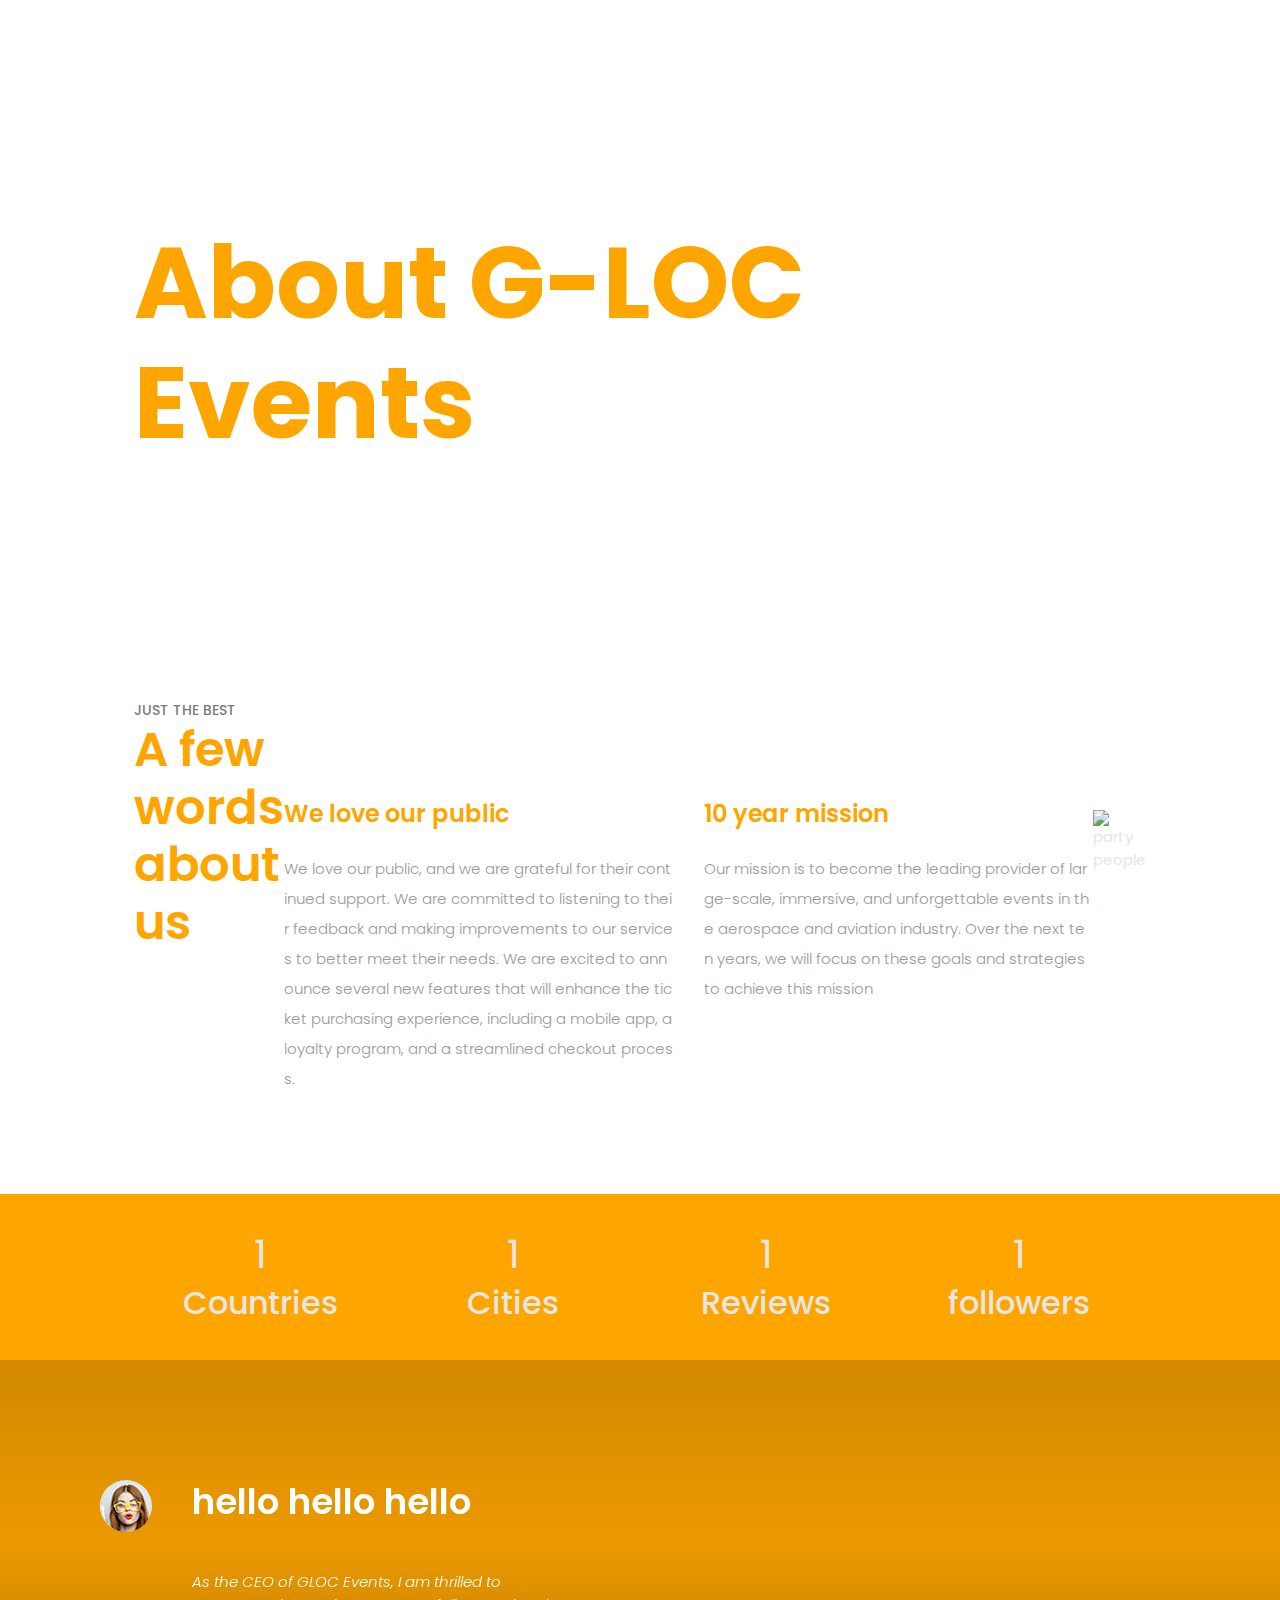
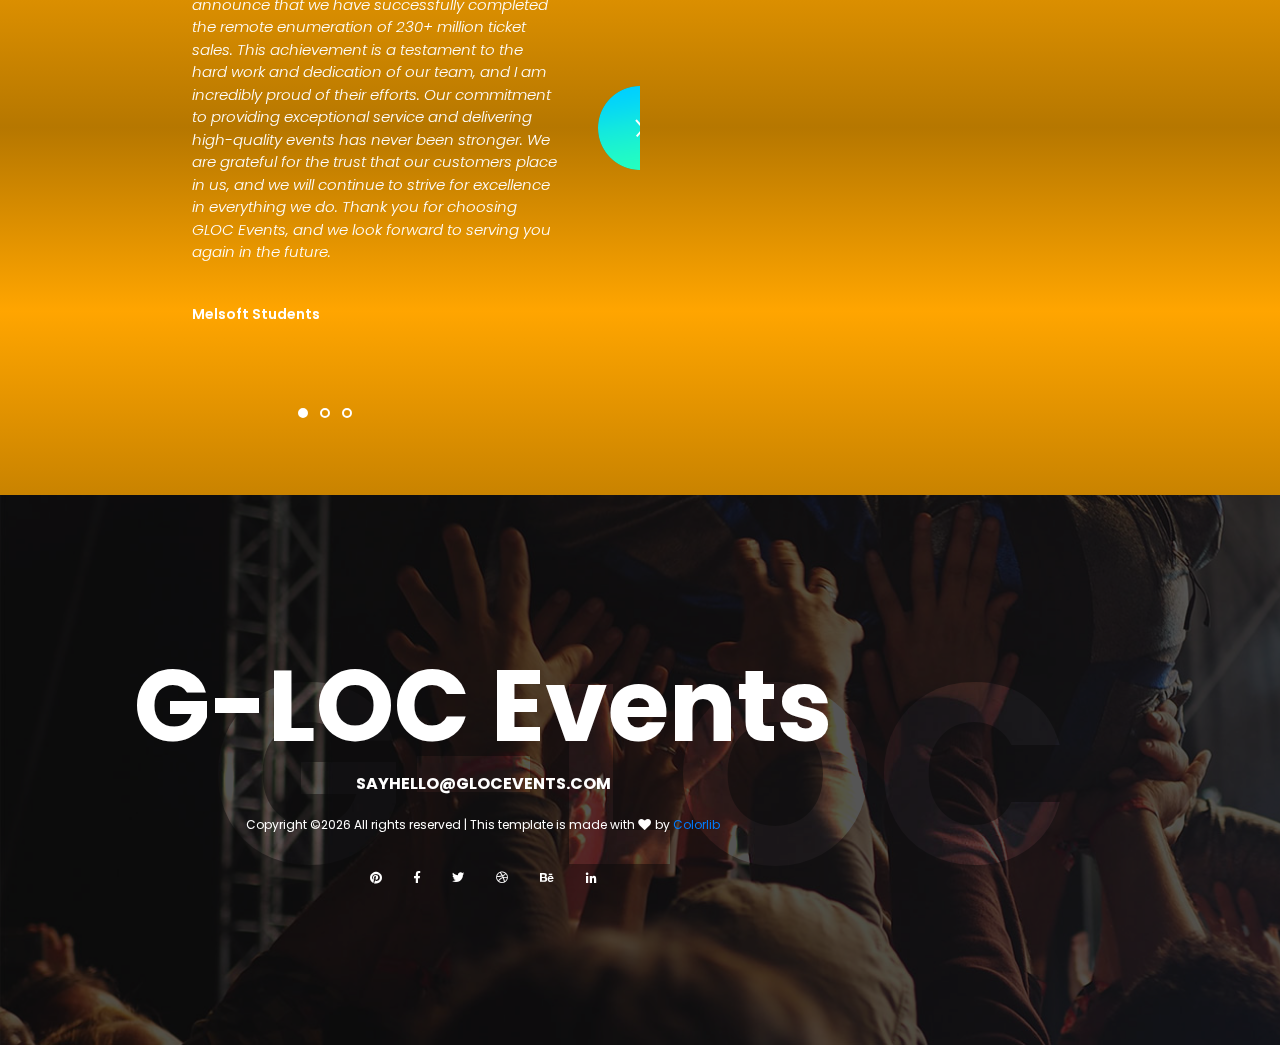
==== commit 803152ff: "redesigned a count-up" ====
--- a/melsoft-ticket-website/sunfest-master/about-us.html
+++ b/melsoft-ticket-website/sunfest-master/about-us.html
@@ -5,7 +5,7 @@
     <meta charset="utf-8">
     <meta name="viewport" content="width=device-width, initial-scale=1, shrink-to-fit=no">
 
-    <title>Hello World!</title>
+    <title>G-LOC Events</title>
 
     <link href="https://fonts.googleapis.com/css?family=Poppins:300,400,500,600,700" rel="stylesheet">
     <!-- Bootstrap CSS -->
@@ -19,6 +19,8 @@
 
     <!-- Styles -->
     <link rel="stylesheet" href="style.css">
+
+    <link rel="stylesheet" href="about-us.css">
 </head>
 <body class="about-us">
     <header class="site-header">
@@ -27,28 +29,49 @@
                 <div class="row align-items-center">
                     <div class="col-10 col-lg-3">
                         <h1 class="site-branding flex">
-                            <a href="#">SUNFEST</a>
+                            <a href="#">G-LOC EVENTS</a>
                         </h1>
                     </div>
+
+                    <!-- Add the count-up elements with data-id and data-count attributes -->
+<div class="count-up" data-id="cities" data-count="10"></div>
+<div class="count-up" data-id="countries" data-count="20"></div>
+<div class="count-up" data-id="visitors" data-count="30"></div>
+<div class="count-up" data-id="stages" data-count="40"></div>
+<div class="count-up" data-id="followers" data-count="50"></div>
 
                     <div class="col-2 col-lg-9">
                         <nav class="site-navigation">
                             <div class="hamburger-menu d-lg-none">
-                                <span></span>
-                                <span></span>
-                                <span></span>
-                                <span></span>
-                            </div><!-- .hamburger-menu -->
-
+                              <span></span>
+                              <span></span>
+                              <span></span>
+                              <span></span>
+                            </div>
+                            <!-- .hamburger-menu -->
+          
                             <ul>
-                                <li><a href="#">HOME</a></li>
-                                <li><a href="#">SUNFEST 2018</a></li>
-                                <li><a href="#">ARTISTS</a></li>
-                                <li><a href="#">BLOG</a></li>
-                                <li><a href="#">CONTACT</a></li>
-                                <li><a href="#"><i class="fas fa-search"></i></a></li>
-                            </ul><!-- flex -->
-                        </nav><!-- .site-navigation -->
+                              <li><a href="index.html">HOME</a></li>
+                              <li class="dropdown">
+                                <a href="#events-homepage-section">EVENTS</a>
+                                <div class="dropdown-content">
+                                  <a href="ticket.html">Buy Tickets</a>
+                                  <a href="wine-events-page.html">Wine & Dine Event</a>
+                                  <a href="burna.html">Burna Boy Concert</a>
+                                  <a href="trevor.html">Trevor Noah Tour</a>
+                                  <a href="cottonfest.html">Cotton Fest 2024</a>
+                                </div>
+                              </li>
+                              <li><a href="#artists-homepage-section">ARTISTS</a></li>
+                              <li><a href="#gallery-section">GALLERY</a></li>
+                              <li><a href="#">ABOUT US</a></li>
+                              <li><a href="#">CONTACT</a></li>
+                              <li>
+                                <a href="#"><i class="fas fa-search"></i></a>
+                              </li>
+                            </ul>
+                            <!-- flex -->
+                          </nav>
                     </div><!-- .col-12 -->
                 </div><!-- .row -->
             </div><!-- container-fluid -->
@@ -60,11 +83,10 @@
             <div class="row">
                 <div class="col-12">
                     <div class="entry-header">
-                        <h2 class="entry-title">About us</h2>
+                        <h2 class="entry-title" style="color: orange; font-size: 100px; font-weight: bold;">About G-LOC Events</h2>
 
                         <ul class="breadcrumbs flex align-items-center">
-                            <li><a href="#">Home</a></li>
-                            <li>About us</li>
+                            
                         </ul><!-- .breadcrumbs -->
                     </div><!-- .entry-header -->
                 </div><!-- .col-12 -->
@@ -77,7 +99,7 @@
             <div class="entry-header">
                 <div class="entry-title">
                     <p>JUST THE BEST</p>
-                    <h2>A few words about us</h2>
+                    <h2 style="color: orange;">A few words about us</h2>
                 </div><!-- -->
             </div><!-- -->
 
@@ -85,99 +107,61 @@
                 <div class="row">
                     <div class="col-12 col-lg-6">
                         <div class="entry-header">
-                            <h3>We love our public</h3>
+                            <h3 style="color: orange;">We love our public</h3>
                         </div><!-- -->
 
                         <div class="entry-description">
-                            <p>Quisque at erat eu libero consequat tempus. Quisque mole stie convallis tempus.
-                                Ut semper purus metus, a euismod sapien sodales ac. Duis viverra eleifend fermentum.
-                                Lorem ipsum dolor sit amet, consectetur adipiscing elit. Mauris tempus vestibulum mauris quis aliquam.
-                                Integer accumsan sodales odio, id tempus velit ullamcorper id. Quisque at erat eu libero consequat tempus.
-                                 Quisque molestie convallis tempus. Ut semper purus metus, a euismod sapien sodales ac.
-                                 Duis viverra eleifend fermentum. Donec sagittis lacus sit amet augue sodales.</p>
+                            <p>We love our public, and we are grateful for their continued support. We are committed to listening to their feedback and making improvements to our services to better meet their needs. We are excited to announce several new features that will enhance the ticket purchasing experience, including a mobile app, a loyalty program, and a streamlined checkout process.
+
+                            </p>
                         </div><!-- entry-description -->
                     </div><!-- col-6 -->
 
                     <div class="col-12 col-lg-6 mt-5 mt-lg-0">
                         <div class="entry-header">
-                            <h3>10 year mission</h3>
+                            <h3 style="color: orange;">10 year mission</h3>
                         </div><!-- -->
 
                         <div class="entry-description">
-                            <p>Quisque at erat eu libero consequat tempus. Quisque mole stie convallis tempus.
-                                Ut semper purus metus, a euismod sapien sodales ac. Duis viverra eleifend fermentum.
-                                Lorem ipsum dolor sit amet, consectetur adipiscing elit. Mauris tempus vestibulum mauris quis aliquam.
-                                Integer accumsan sodales odio, id tempus velit ullamcorper id. Quisque at erat eu libero consequat tempus.
-                                 Quisque molestie convallis tempus. Ut semper purus metus, a euismod sapien sodales ac.
-                                 Duis viverra eleifend fermentum. Donec sagittis lacus sit amet augue sodales.</p>
+                            <p>Our mission is to become the leading provider of large-scale, immersive, and unforgettable events in the aerospace and aviation industry. Over the next ten years, we will focus on these goals and strategies to achieve this mission</p>
                         </div><!-- entry-description -->
                     </div><!-- col-6 -->
                 </div><!-- row -->
             </div><!-- entry-content -->
 
             <figure class="featured-image">
-                <img src="images/about-us-content-image.jpg" alt="party people">
+                <img src="./images/pexels-jonathanborba-3563173.jpg" alt="party people">
             </figure>
         </div><!-- container -->
     </div><!-- main-content -->
 
-    <div class="container">
-        <div class="milestones">
-            <div class="row flex flex-wrap justify-content-between">
-                <div class="d-col-n mt-5 mt-lg-0">
-                    <div class="counter-box">
-                        <div class="flex justify-content-center">
-                            <div class="start-counter" data-to="390" data-speed="2000"></div>
-                        </div>
-
-                        <h3 class="entry-title">Hours of Music</h3><!-- entry-title -->
-                    </div><!-- counter-box -->
-                </div><!-- d-col-n -->
-
-                <div class="d-col-n mt-5 mt-lg-0">
-                    <div class="counter-box">
-                        <div class="flex justify-content-center">
-                            <div class="start-counter" data-to="68" data-speed="2000"></div>
-                        </div>
-
-                        <h3 class="entry-title">DJ's Playing</h3><!-- entry-title -->
-                    </div><!-- counter-box -->
-                </div><!-- d-col-n -->
-
-                <div class="d-col-n mt-5 mt-lg-0">
-                    <div class="counter-box">
-                        <div class="flex justify-content-center">
-                            <div class="start-counter" data-to="120" data-speed="2000"></div>
-                            <div class="counter-k">K</div>
-                        </div>
-
-                        <h3 class="entry-title">Visitors</h3><!-- entry-title -->
-                    </div><!-- counter-box -->
-                </div><!-- d-col-n -->
-
-                <div class="d-col-n mt-5 mt-lg-0">
-                    <div class="counter-box">
-                        <div class="flex justify-content-center">
-                            <div class="start-counter" data-to="8" data-speed="2000"></div>
-                        </div>
-
-                        <h3 class="entry-title">Stages</h3><!-- entry-title -->
-                    </div><!-- counter-box -->
-                </div><!-- d-col-n -->
-
-                <div class="d-col-n mt-5 mt-lg-0">
-                    <div class="counter-box">
-                        <div class="flex justify-content-center">
-                            <div class="start-counter" data-to="325" data-speed="2000"></div>
-                            <div class="counter-k">K</div>
-                        </div>
-
-                        <h3 class="entry-title">Followers</h3><!-- entry-title -->
-                    </div><!-- counter-box -->
-                </div><!-- d-col-n -->
+    <!--counter-->
+    <section class="main" id="main">
+        <div class="container">
+            <div class="count-heading">
+                <div class="count" max-data="100">1</div>
+                <h2>Countries</h2>
             </div>
+
+            <div class="count-heading">
+                <div class="count" max-data="200">1</div>
+                <h2>Cities</h2>
+            </div>
+
+            <div class="count-heading">
+                <div class="count" max-data="260">1</div>
+                <h2>Reviews</h2>
+            </div>
+
+            <div class="count-heading">
+                <div class="count" max-data="278">1</div>
+                <h2>followers</h2>
+            </div>
+
+
         </div>
-    </div>
+
+    </section>
 
     <div class="testimonial-wrap flex flex-wrap align-self-stretch">
         <div class="testimonials-container">
@@ -191,15 +175,15 @@
 
                             <div class="testimonial-content">
                                 <header class="entry-header">
-                                    <h2 class="entry-title">We love sunfest</h2>
+                                    <h2 class="entry-title">hello hello hello</h2>
                                 </header><!-- .entry-header -->
 
                                 <div class="entry-content">
-                                    <p>Etiam nec odio vestibulum est mattis effic iturut magna. Pellentesque sit amet tellus blandit. Etiam nec odio vestibulum est mattis effic iturut magna. Pellentesque sit am et tellus blandit. Etiam nec odio vestibul. Etiam nec odio vestibulum est mat tis effic iturut magna.</p>
+                                    <p>As the CEO of GLOC Events, I am thrilled to announce that we have successfully completed the remote enumeration of 230+ million ticket sales. This achievement is a testament to the hard work and dedication of our team, and I am incredibly proud of their efforts. Our commitment to providing exceptional service and delivering high-quality events has never been stronger. We are grateful for the trust that our customers place in us, and we will continue to strive for excellence in everything we do. Thank you for choosing GLOC Events, and we look forward to serving you again in the future.</p>
                                 </div><!-- .entry-content -->
 
                                 <footer class="entry-footer">
-                                    <a href="#">Daiane Smith, Participant</a>
+                                    <a href="#">Melsoft Students</a>
                                 </footer><!-- .entry-footer -->
                             </div><!-- .testimonial-content -->
                         </div><!-- .testimonial-content-wrap -->
@@ -213,15 +197,15 @@
 
                             <div class="testimonial-content">
                                 <header class="entry-header">
-                                    <h2 class="entry-title">We love sunfest</h2>
+                                    <h2 class="entry-title">We Do Best </h2>
                                 </header><!-- .entry-header -->
 
                                 <div class="entry-content">
-                                    <p>Etiam nec odio vestibulum est mattis effic iturut magna. Pellentesque sit amet tellus blandit. Etiam nec odio vestibulum est mattis effic iturut magna. Pellentesque sit am et tellus blandit. Etiam nec odio vestibul. Etiam nec odio vestibulum est mat tis effic iturut magna.</p>
+                                    <p>At GLOC Events, we pride ourselves on being the best ticket sellers in the industry. We understand that our customers have a choice when it comes to purchasing tickets, and we are committed to providing a seamless and enjoyable experience every time. Our team is constantly looking for ways to improve our services and bring new features to make our customers' lives easier.</p>
                                 </div><!-- .entry-content -->
 
                                 <footer class="entry-footer">
-                                    <a href="#">Daiane Smith, Participant</a>
+                                    <a href="#">Melsoft Students</a>
                                 </footer><!-- .entry-footer -->
                             </div><!-- .testimonial-content -->
                         </div><!-- .testimonial-content-wrap -->
@@ -230,20 +214,22 @@
                     <div class="swiper-slide">
                         <div class="testimonial-content-wrap flex">
                             <figure class="user-avatar">
-                                <img src="images/testimonial-user.jpg" alt="">
+                                <img src="./images/fun.avif" alt="">
                             </figure><!-- .user-thumbnail -->
 
                             <div class="testimonial-content">
                                 <header class="entry-header">
-                                    <h2 class="entry-title">We love sunfest</h2>
+                                    <h2 class="entry-title"></h2>
                                 </header><!-- .entry-header -->
 
                                 <div class="entry-content">
-                                    <p>Etiam nec odio vestibulum est mattis effic iturut magna. Pellentesque sit amet tellus blandit. Etiam nec odio vestibulum est mattis effic iturut magna. Pellentesque sit am et tellus blandit. Etiam nec odio vestibul. Etiam nec odio vestibulum est mat tis effic iturut magna.</p>
+                                    <p>At GLOC Events, we are passionate about our customers and are committed to providing them with the best possible experience. We understand that our public is the lifeblood of our business, and we are dedicated to ensuring their satisfaction.
+
+                                    </p>
                                 </div><!-- .entry-content -->
 
                                 <footer class="entry-footer">
-                                    <a href="#">Daiane Smith, Participant</a>
+                                    <a href="#">Melsoft Students</a>
                                 </footer><!-- .entry-footer -->
                             </div><!-- .testimonial-content -->
                         </div><!-- .testimonial-content-wrap -->
@@ -260,13 +246,13 @@
         </div><!-- .testimonials-container" -->
 
         <div class="testimonial-featured-image">
-            <img src="images/testimonial.jpg" alt="">
+            <img src="./images/fun.avif" alt="">
         </div>
     </div>
 
     <footer class="site-footer">
         <div class="footer-cover-title flex justify-content-center align-items-center">
-            <h2>SUNFEST</h2>
+            <h2>G-LOC</h2>
         </div><!-- .site-footer -->
 
         <div class="footer-content-wrapper">
@@ -274,11 +260,11 @@
                 <div class="row">
                     <div class="col-12">
                         <div class="entry-title">
-                            <a href="#">SUNFEST</a>
+                            <a href="#">G-LOC Events</a>
                         </div><!-- entry-title -->
 
                         <div class="entry-mail">
-                            <a href="#">SAYHELLO@SUNFEST.COM</a>
+                            <a href="#">SAYHELLO@GLOCEVENTS.COM</a>
                         </div><!-- .entry-mail -->
 
                         <div class="copyright-info">
@@ -311,5 +297,6 @@
     <script type='text/javascript' src='js/circle-progress.min.js'></script>
     <script type='text/javascript' src='js/jquery.countTo.min.js'></script>
     <script type='text/javascript' src='js/custom.js'></script>
+    <script type='text/javascript' src='about-us.js'></script>
 </body>
 </html>
--- a/melsoft-ticket-website/sunfest-master/style.css
+++ b/melsoft-ticket-website/sunfest-master/style.css
@@ -2,77 +2,162 @@
 # Global classes
 ------------------------------------------------------------*/
 .flex {
-    display: flex;
+  display: flex;
 }
 
 body {
-    font-family: 'Poppins', sans-serif;
-    font-size: 15px;
-    font-weight: normal;
-    color: hsl(0, 0%, 90%);
+  font-family: "Poppins", sans-serif;
+  font-size: 15px;
+  font-weight: normal;
+  color: hsl(0, 0%, 90%);
 }
 
 @font-face {
-    font-family: "mountains";
-    src: url(fonts/beyond_the_mountains.ttf);
-    src: url(fonts/beyond_the_mountains.otf);
-    font-weight: 400;
+  font-family: "mountains";
+  src: url(fonts/beyond_the_mountains.ttf);
+  src: url(fonts/beyond_the_mountains.otf);
+  font-weight: 400;
 }
 
 .d-col-n {
+  position: relative;
+  width: 100%;
+  min-height: 1px;
+  padding-right: 15px;
+  padding-left: 15px;
+  -webkit-box-flex: 0;
+  -ms-flex: 0 0 20%;
+  flex: 0 0 20%;
+  max-width: 20%;
+}
+
+/*------------------------------------------------------------
+# site-header
+------------------------------------------------------------*/
+.carousel-item{
     position: relative;
     width: 100%;
-    min-height: 1px;
-    padding-right: 15px;
-    padding-left: 15px;
-    -webkit-box-flex: 0;
-    -ms-flex: 0 0 20%;
-    flex: 0 0 20%;
-    max-width: 20%;
-}
-
-/*------------------------------------------------------------
-# site-header
-------------------------------------------------------------*/
-.home-page {
-    background: url(images/middle-cover.jpg) no-repeat;
-}
-
+    height: 100vh; /* Adjust height as needed */
+    overflow: hidden; /* Ensure video doesn't overflow */
+}
+
+.hero-video {
+    position: absolute;
+    top: 0;
+    left: 0;
+    width: 100%;
+    height: 100%;
+    object-fit: cover; /* Ensure video covers entire container */
+    z-index: -1; /* Send video to the background */
+}
+
+.site-header {
+  position: relative;
+  width: 100%;
+}
+
+.site-header figure {
+  margin: 0;
+  padding: 0;
+}
+
+.site-header figure img {
+  max-width: 100%;
+}
+
+/* Carousel items */
+.carousel-inner {
+    position: relative;
+    text-align: center; /* To center the content within each item */
+    max-width: 100%;
+}
+
+.carousel-item::after {
+    content: "";
+    width: 100%;
+    height: 100%;
+    position: absolute;
+    top: 0;
+    left: 0;
+    background: rgba(0, 0, 0, .6);
+}
+
+.carousel-control-prev {
+    width: 90px;
+    height: 60px;
+    position: absolute;
+    top: 50%;
+    left: 0;
+    background: var(--bs-primary);
+    border-radius: 0 50px 50px 0;
+    opacity: 1;
+    z-index: 1000;
+    transform: translateY(-50%);
+
+}
+
+.carousel-control-prev:hover {
+    background: var(--bs-secondary);
+    transition: .8s;
+}
+
+.carousel-control-next {
+    width: 90px;
+    height: 60px;
+    position: absolute;
+    top: 50%;
+    right: 0;
+    background: var(--bs-primary);
+    border-radius: 50px 0 0 50px;
+    opacity: 1;
+}
+
+.carousel-control-next:hover {
+    background: var(--bs-secondary);
+    transition: .8s;
+}
+
+#carouselId .carousel-indicators li {
+    width: 30px;
+    height: 10px;
+    background: var(--bs-primary);
+    margin: 10px;
+    border-radius: 30px;
+    opacity: 1;
+}
+
+#carouselId .carousel-indicators li:hover {
+    background: var(--bs-secondary);
+    opacity: 1;
+}
+
+/*------------------------------------------------------------
+## header-bar
+------------------------------------------------------------*/
+------------------------------------------------------------*/
 .site-header {
     position: relative;
     width: 100%;
 }
 
-.site-header figure {
-    margin: 0;
-    padding: 0;
-}
-
-.site-header figure img {
-    max-width: 100%;
-}
-
-/*------------------------------------------------------------
-## header-bar
-------------------------------------------------------------*/
 .site-header .header-bar {
-    position: absolute;
-    top: 0;
-    left: 0;
-    z-index: 99;
-    width: 100%;
-    padding: 40px 0;
+  position: absolute;
+  top: 0;
+  left: 0;
+  z-index: 99;
+  width: 100%;
+  padding: 40px 0;
 }
 
 .header-bar .site-branding {
-    margin-bottom: 0;
-    font-size: 30px;
-    font-weight: 800;
+  margin-bottom: 0;
+  font-size: 30px;
+  font-weight: 800;
 }
 
 .header-bar .site-branding a {
-    color: hsl(0, 0%, 100%);
-    text-decoration: none;
+  color: hsl(0, 0%, 100%);
+  text-decoration: none;
 }
 
 /*------------------------------------------------------------
@@ -82,58 +167,58 @@
   Hamburger Menu
 ----------------------------------------*/
 .hamburger-menu {
-    position: relative;
-    width: 100%;
-    max-width: 24px;
-    height: 22px;
-    margin-left: auto;
-    transition: .5s ease-in-out;
-    cursor: pointer;
+  position: relative;
+  width: 100%;
+  max-width: 24px;
+  height: 22px;
+  margin-left: auto;
+  transition: 0.5s ease-in-out;
+  cursor: pointer;
 }
 
 .hamburger-menu span {
-    display: block;
-    position: absolute;
-    height: 2px;
-    width: 100%;
-    background: #fff;
-    border-radius: 10px;
-    opacity: 1;
-    left: 0;
-    transition: .25s ease-in-out;
+  display: block;
+  position: absolute;
+  height: 2px;
+  width: 100%;
+  background: #fff;
+  border-radius: 10px;
+  opacity: 1;
+  left: 0;
+  transition: 0.25s ease-in-out;
 }
 
 .hamburger-menu span:nth-child(1) {
-    top: 2px;
+  top: 2px;
 }
 
 .hamburger-menu span:nth-child(2),
 .hamburger-menu span:nth-child(3) {
-    top: 10px;
+  top: 10px;
 }
 
 .hamburger-menu span:nth-child(4) {
-    top: 18px;
+  top: 18px;
 }
 
 .hamburger-menu.open span:nth-child(1) {
-    top: 18px;
-    width: 0;
-    left: 50%;
+  top: 18px;
+  width: 0;
+  left: 50%;
 }
 
 .hamburger-menu.open span:nth-child(2) {
-    transform: rotate(45deg);
+  transform: rotate(45deg);
 }
 
 .hamburger-menu.open span:nth-child(3) {
-    transform: rotate(-45deg);
+  transform: rotate(-45deg);
 }
 
 .hamburger-menu.open span:nth-child(4) {
-    top: 18px;
-    width: 0;
-    left: 50%;
+  top: 18px;
+  width: 0;
+  left: 50%;
 }
 
 .site-navigation {
@@ -141,8 +226,8 @@
     top: -11px;
     right: 15px;
     z-index: 9999;
-    width: 100%;
-    height: 22px;
+    width: auto;
+    height: 32px;
     overflow: hidden;
     list-style: none;
     transition: all .35s;
@@ -150,7 +235,7 @@
 }
 
 .site-navigation.show {
-    height: auto;
+  height: auto;
 }
 
 .site-navigation ul {
@@ -158,130 +243,182 @@
     top: 0;
     left: -320px;
     z-index: 9999;
-    width: 320px;
-    height: 100vh;
-    overflow-x: scroll;
+    width: 100%;
+    height: auto;
+    overflow-x: hidden;
     padding: 30px;
     margin: 0;
-    background: #050505;
     transition: all 0.35s;
 }
 
 .site-navigation.show ul {
-    left: 0;
+  left: 0;
 }
 
 .site-navigation ul li {
     display: block;
     padding: 15px 0;
+    position: relative;
 }
 
 .site-navigation ul li a {
     display: block;
     color: #fff;
     transition: all 0.35s;
-    text-decoration: none;
-    font-size: 14px;
-    padding-left: 40px;
+    font-size: 18px;
+    padding-left: 20px;
+    padding-right: 20px;
+}
+
+.site-navigation ul li a:hover {
+    color: #ff5f00;
+    text-shadow: 0 0 10px #ff5f00;
+ }
+
+ .site-navigation .dropdown {
+    position: relative;
+    
+}
+
+.site-navigation .dropdown-content{
+    position: fixed;
+    background-color: #2b2828;
+    min-width: 160px;
+    box-shadow: 0px 8px 16px 0px rgba(0, 0, 0, 0.2);
+    z-index: 1;
+    opacity: 0.7;
+    transition: opacity 0.3s ease;
+    display: none;
+}
+
+.site-navigation .dropdown-content a {
+    color: rgb(255, 255, 255);
+    padding: 12px 16px;
+    display: block;
+}
+  
+.site-navigation .dropdown:hover .dropdown-content{
+    display: block;
 }
 
 @media screen and (min-width: 992px) {
-    .header-bar .site-branding {
-        margin-left: 35px;
-    }
+  .header-bar .site-branding {
+    margin-left: 35px;
+  }
 
     .site-navigation {
         position: relative;
         top: auto;
         right: auto;
-        height: auto;
+        height: 20%;
         padding-right: 35px;
         background: transparent;
     }
 
-    .site-navigation ul {
-        display: flex;
-        flex-wrap: wrap;
-        justify-content: flex-end;
-        align-items: center;
-        position: relative;
-        top: auto;
-        left: auto;
-        width: 100%;
-        height: auto;
-        padding: 0;
-        overflow: auto;
-        background: transparent;
-    }
-
-    .site-navigation ul li {
-        padding: 0;
-    }
-
-    .site-navigation ul li:nth-last-of-type(1) {
-        padding-left: 60px;
-    }
-
-    .site-navigation ul li a {
-        color: #fff;
-    }
+  .site-navigation ul {
+    display: flex;
+    flex-wrap: wrap;
+    justify-content: flex-end;
+    align-items: center;
+    position: relative;
+    top: auto;
+    left: auto;
+    width: 100%;
+    height: auto;
+    padding: 0;
+    overflow: auto;
+    background: transparent;
+  }
+
+  .site-navigation ul li {
+    padding: 0;
+  }
+
+  .site-navigation ul li:nth-last-of-type(1) {
+    padding-left: 60px;
+  }
+
+  .site-navigation ul li a {
+    color: #fff;
+  }
 }
 
 /*------------------------------------------------------------
 # hero
 -----------------------------------------------------------*/
 .hero-content {
-    padding: 220px 0;
-    background: url("images/cover.jpg") no-repeat;
-    background-size: cover;
+    position: absolute;
+    top: 55%;
+    left: 50%;
+    transform: translate(-50%, -50%);
+    z-index: 1; 
+    color: white; 
+    width: 90%;
+    background-color: #00a0bc00;
 }
 
 .hero-content .entry-header {
-    position: relative;
-    text-align: center;
+  position: relative;
+  text-align: center;
 }
 
 .hero-content .entry-header h2 {
-    padding: 50px;
-    margin: 0;
-    font-family: mountains;
-    font-size:120px;
-    background: -webkit-linear-gradient(#00d0ff, #25ffbf);
-    -webkit-background-clip: text;
-    -webkit-text-fill-color: transparent;
+  margin: 0;
+  font-family: mountains;
+  font-size: 40px;
+  background: -webkit-linear-gradient(#ff5f00, #ff5f00);
+  -webkit-background-clip: text;
+  -webkit-text-fill-color: transparent;
+  display: inline-block;
+}
+
+.hero-content .entry-header h2 span {
+  padding: 25px;
+  margin: 0;
+  font-family: mountains;
+  font-size: 40px;
+  background: -webkit-linear-gradient(#ff5f00, #ff5f00);
+  -webkit-background-clip: text;
+  -webkit-text-fill-color: transparent;
+  display: inline-block;
+  vertical-align: top;
 }
 
 .hero-content .entry-header .entry-meta-date {
-    position: absolute;
-    width: 100%;
-    top: 20px;
-    font-family: 'Poppins', sans-serif;
-    font-size: 24px;
-    font-weight: 500;
-    color: hsl(0, 0%, 90%);
-    text-align: center;
+  position: absolute;
+  width: 100%;
+  top: 20px;
+  font-family: "Poppins", sans-serif;
+  font-size: 20px;
+  font-weight: 500;
+  color: hsl(0, 0%, 90%);
+  text-align: center;
 }
 
 @media screen and (min-width: 992px) {
     .hero-content .entry-header h2 {
-        font-size: 172px;
+        font-size: 102px;
     }
 
-    .hero-content .entry-header .entry-meta-date {
-        top: 60px;
+    .hero-content .entry-header h2 span{
+        font-size: 72px;
     }
+
+  .hero-content .entry-header .entry-meta-date {
+    top: 60px;
+  }
 }
 
 /*------------------------------------------------------------
 ## countdown
 ------------------------------------------------------------*/
 .countdown {
-    margin-top: 40px;
+    margin-top: 20px;
 }
 
 .countdown-holder {
-    min-width: 150px;
-    margin-bottom: 30px;
+  min-width: 100px;
+  margin-bottom: 30px;
 }
 
 .countdown-holder .dday,
@@ -289,679 +426,725 @@
 .countdown-holder .dmin,
 .countdown-holder .dsec {
     display: block;
-    font-size: 72px;
+    font-size: 62px;
     font-weight: 600;
     line-height: 1;
-    color: hsl(0, 0%, 100%);
+    color:#ff5f00;
+    margin-top: 20px;
 }
 
 .countdown-holder label {
-    display: block;
-    font-size: 18px;
-    font-weight: 600;
-    color: hsl(0, 0%, 100%);
+  display: block;
+  font-size: 18px;
+  font-weight: 600;
+  color: hsl(0, 0%, 100%);
 }
 
 /*------------------------------------------------------------
 ## hero-content entry-footer
 ------------------------------------------------------------*/
 .hero-content .entry-footer {
-    margin-top: 125px;
+    margin-top: 35px;
     text-align: center;
 }
 
-.hero-content .entry-footer .btn {
-    background: hsl(0, 0%, 100%);
-    padding: 16px 40px;
-    border-radius: 0;
-    margin-right: 20px;
-    color: hsl(0, 0%, 17%);
-    font-weight: 600;
-}
-
-.hero-content .entry-footer a:hover, .hero-content .entry-footer .current {
-    background: -webkit-linear-gradient(#00d0ff, #25ffbf);
-    color: hsl(0, 0%, 0%);
+/* === removing default button style ===*/
+.hero-content .entry-footer .button {
+    margin-left: 20px;
+    height: auto;
+    background: rgb(0, 0, 0);
+    padding: 0;
+    border: none;
+    cursor: pointer;
+  }
+
+.hero-content .entry-footer .button {
+    --border-right: 6px;
+    --text-stroke-color: rgba(255,255,255,0.6);
+    --animation-color: #ff5f00;
+    --fs-size: 2em;
+    letter-spacing: 3px;
+    text-decoration: none;
+    font-size: var(--fs-size);
+    font-family: "Arial";
+    position: relative;
+    text-transform: uppercase;
+    color: transparent;
+    -webkit-text-stroke: 1px var(--text-stroke-color);
+    position: relative;
+}
+
+/* this is the text, when you hover on button */
+.hover-text {
+    position: absolute;
+    box-sizing: border-box;
+    content: attr(data-text);
+    color: var(--animation-color);
+    width: 0;
+    inset: 0;
+    border-right: var(--border-right) solid var(--animation-color);
+    overflow: hidden;
+    transition: 0.2s;
+    -webkit-text-stroke: 2px var(--animation-color);
+  }
+  /* hover */
+  .button:hover .hover-text {
+    width: 104%;
+    border: none;
+    filter: drop-shadow(0 0 23px var(--animation-color))
+  }
+
+/* Adjust the color property to make the original text visible */
+.hero-content .entry-footer .button .actual-text {
+    color: white; /* or any other color you prefer */
 }
 
 /*------------------------------------------------------------
 # The Lineup Artists - Headliners
 ------------------------------------------------------------*/
 .content-section {
-    min-height: 4640px;
-    width: 100%;
-    padding-bottom: 120px;
-    background: url("images/middle-cover.jpg") no-repeat;
-    background-size: 100% auto;
+  min-height: 4640px;
+  width: 100%;
+  padding-bottom: 120px;
+  background: url("https://i.pinimg.com/564x/48/d7/88/48d7882ceb01f1e3569400fb36bdde51.jpg")
+    no-repeat;
+  background-size: 100% auto;
+}
+
+.content-section h2 {
+  font-family: mountains;
 }
 
 .content-section .middle-cover {
-    margin: 0;
-    padding: 0;
-    position: relative;
+  margin: 0;
+  padding: 0;
+  position: relative;
 }
 
 .content-section .middle-cover img {
-    max-width: 100%;
+  max-width: 100%;
 }
 
 /*------------------------------------------------------------
 ## lineup-artists-headline
 ------------------------------------------------------------*/
 .lineup-artists-headline {
-    margin-top: 115px;
+  margin-top: 115px;
 }
 
 .lineup-artists-headline .entry-title p {
-    margin: 0;
-    padding: 0;
-    font-size: 14px;
-    font-weight: 600;
-    color: hsl(0, 0%, 48%);
+  margin: 0;
+  padding: 0;
+  font-size: 14px;
+  font-weight: 600;
+  color: hsl(0, 0%, 48%);
 }
 
 .lineup-artists-headline .entry-title h2 {
-    width: 100%;
-    font-size: 48px;
-    font-weight: 600;
-    color: hsl(0, 0%, 0%);
+  width: 100%;
+  font-size: 48px;
+  font-weight: 600;
+  color: hsl(0, 0%, 0%);
 }
 
 /*------------------------------------------------------------
 ## lineup-artists
 ------------------------------------------------------------*/
 .lineup-artists {
-    padding-top: 80px;
+  padding-top: 80px;
 }
 
 .lineup-artists .featured-image {
-    margin: 0;
-    padding: 0;
+  margin: 0;
+  padding: 0;
 }
 
 .lineup-artists .featured-image {
-    width: 100%;
+  width: 100%;
 }
 
 .lineup-artists .featured-image img {
-    width: 100%;
-    max-width: 100%;
+  width: 100%;
+  max-width: 100%;
 }
 
 /*------------------------------------------------------------
 ### lineup-artists-wrap
 ------------------------------------------------------------*/
 .lineup-artists .lineup-artists-wrap {
-    margin-top: 80px;
+  margin-top: 80px;
 }
 
 .lineup-artists .lineup-artists-wrap .lineup-artists-description {
-    position: relative;
-    width: 100%;
+  position: relative;
+  width: 100%;
 }
 
 .lineup-artists .lineup-artists-wrap .lineup-artists-description-container {
-    position: relative;
-    padding: 30px;
-    background: hsl(0, 0%, 100%);
-    box-shadow: 50px 40px 115px rgba(0, 0, 0, 0.1);
+  position: relative;
+  padding: 30px;
+  background: hsl(0, 0%, 100%);
+  box-shadow: 50px 40px 115px rgba(0, 0, 0, 0.1);
 }
 
 .lineup-artists-description .entry-title {
-    font-size: 30px;
-    font-weight: 600;
-    color: hsl(0, 0%, 9%);
+  font-size: 30px;
+  font-weight: 600;
+  color: hsl(0, 0%, 9%);
 }
 
 .lineup-artists-description .entry-content {
-    margin-top: 20px;
-    font-size: 15px;
-    color: hsl(0, 0%, 60%);
-    line-height: 2;
+  margin-top: 20px;
+  font-size: 15px;
+  color: hsl(0, 0%, 60%);
+  line-height: 2;
 }
 
 .lineup-artists-wrap .box-link {
+  position: absolute;
+  margin: 0;
+  padding: 0;
+  top: -24px;
+  right: 50px;
+  z-index: 999;
+}
+
+@media screen and (min-width: 768px) {
+  .lineup-artists .lineup-artists-wrap {
+    margin-top: 30px;
+  }
+
+  .lineup-artists .featured-image {
+    max-width: 360px;
+  }
+
+  .lineup-artists .lineup-artists-wrap .lineup-artists-description {
+    width: calc(100% - 360px);
+  }
+
+  .lineup-artists .lineup-artists-wrap .lineup-artists-description-container {
     position: absolute;
-    margin: 0;
-    padding: 0;
-    top: -24px;
-    right: 50px;
-    z-index: 999;
+    z-index: 99;
+    top: 100px;
+    left: -75px;
+    width: calc(100% + 75px);
+  }
+
+  .lineup-artists
+    .lineup-artists-wrap:nth-of-type(even)
+    .lineup-artists-description-container {
+    right: -75px;
+    left: auto;
+  }
+
+  .lineup-artists .lineup-artists-wrap:nth-of-type(even) .box-link {
+    right: auto;
+    left: 50px;
+  }
+}
+
+@media screen and (min-width: 992px) {
+  .lineup-artists .lineup-artists-wrap .lineup-artists-description-container {
+    padding: 50px;
+  }
+}
+
+@media screen and (min-width: 1200px) {
+  .lineup-artists .lineup-artists-wrap .lineup-artists-description-container {
+    max-width: 660px;
+  }
+
+  .lineup-artists .lineup-artists-wrap:nth-last-of-type(1) {
+    margin-left: 80px;
+  }
+}
+
+/*------------------------------------------------------------
+# the-complete-lineup
+------------------------------------------------------------*/
+.the-complete-lineup {
+  margin-top: 115px;
+}
+
+.the-complete-lineup .entry-title p {
+  margin: 0;
+  padding: 0;
+  font-size: 14px;
+  font-weight: 600;
+  color: hsl(0, 0%, 48%);
+}
+
+.the-complete-lineup .entry-title h2 {
+  width: 100%;
+  margin: 0;
+  font-size: 48px;
+  font-weight: 600;
+  color: hsl(0, 0%, 0%);
+}
+
+/*------------------------------------------------------------
+## the-complete-lineup-artists
+------------------------------------------------------------*/
+.the-complete-lineup-artists {
+  position: relative;
+  margin-top: 110px;
+  height: auto;
+}
+
+.the-complete-lineup-artists .artist-single {
+  margin-bottom: 0px;
+}
+
+.the-complete-lineup-artists .artist-single:nth-of-type(even) {
+  margin-top: 120px;
+}
+
+.the-complete-lineup-artists .artist-single figure {
+  margin: 0;
+  padding: 0;
+  width: 100%;
+}
+
+.the-complete-lineup-artists .artist-single .box-link {
+  position: absolute;
+  top: 15px;
+  left: 232px;
+  cursor: pointer;
+}
+
+.the-complete-lineup-artists .artist-single .featured-image img {
+  max-width: 100%;
+  height: auto;
+  width: 255px;
+}
+
+.the-complete-lineup-artists .artist-single .featured-image a {
+  display: block;
+}
+
+.the-complete-lineup-artists .artist-single h2 {
+  margin-top: 38px;
+  font-size: 24px;
+  font-weight: 600;
+  color: hsl(32, 92%, 46%);
+  text-align: center;
 }
 
 @media screen and (min-width: 768px) {
-    .lineup-artists .lineup-artists-wrap {
-        margin-top: 30px;
-    }
-
-    .lineup-artists .featured-image {
-        max-width: 360px;
-    }
-
-    .lineup-artists .lineup-artists-wrap .lineup-artists-description {
-        width: calc(100% - 360px);
-    }
-
-    .lineup-artists .lineup-artists-wrap .lineup-artists-description-container {
-        position: absolute;
-        z-index: 99;
-        top: 100px;
-        left: -75px;
-        width: calc(100% + 75px);
-    }
-
-    .lineup-artists .lineup-artists-wrap:nth-of-type(even) .lineup-artists-description-container {
-        right: -75px;
-        left: auto;
-    }
-
-    .lineup-artists .lineup-artists-wrap:nth-of-type(even) .box-link {
-        right: auto;
-        left: 50px;
-    }
-}
-
-@media screen and (min-width: 992px) {
-    .lineup-artists .lineup-artists-wrap .lineup-artists-description-container {
-        padding: 50px;
-    }
-}
-
+  .the-complete-lineup-artists .artist-single:nth-child(6) {
+    margin-top: 0;
+  }
+}
 
 @media screen and (min-width: 1200px) {
-    .lineup-artists .lineup-artists-wrap .lineup-artists-description-container {
-        max-width: 660px;
-    }
-
-    .lineup-artists .lineup-artists-wrap:nth-last-of-type(1) {
-        margin-left: 80px;
-    }
-}
-
-/*------------------------------------------------------------
-# the-complete-lineup
-------------------------------------------------------------*/
-.the-complete-lineup {
-    margin-top: 115px;
-}
-
-.the-complete-lineup .entry-title p {
-    margin: 0;
-    padding: 0;
-    font-size: 14px;
-    font-weight: 600;
-    color: hsl(0, 0%, 48%);
-}
-
-.the-complete-lineup .entry-title h2 {
-    width: 100%;
-    margin: 0;
-    font-size: 48px;
-    font-weight: 600;
-    color: hsl(0, 0%, 0%);
-}
-
-/*------------------------------------------------------------
-## the-complete-lineup-artists
-------------------------------------------------------------*/
-.the-complete-lineup-artists {
-    position: relative;
-    margin-top: 110px;
-    height: auto;
-}
-
-.the-complete-lineup-artists .artist-single {
-    margin-bottom: 0px;
-}
-
-.the-complete-lineup-artists .artist-single:nth-of-type(even) {
-    margin-top: 120px;
-}
-
-.the-complete-lineup-artists .artist-single figure {
-    margin: 0;
-    padding: 0;
-    width: 100%;
-}
-
-.the-complete-lineup-artists .artist-single .box-link {
-    position: absolute;
-    top: 15px;
-    left: 232px;
-    cursor: pointer;
-}
-
-.the-complete-lineup-artists .artist-single .featured-image img {
-    max-width: 100%;
-    height: auto;
-    width: 255px;
-}
-
-.the-complete-lineup-artists .artist-single .featured-image a {
-    display: block;
-}
-
-.the-complete-lineup-artists .artist-single h2 {
-    margin-top: 38px;
-    font-size: 24px;
-    font-weight: 600;
-    color: hsl(0, 0%, 2%);
-    text-align: center;
+  .the-complete-lineup-artists .artist-single:nth-child(1) {
+    margin-top: 2px;
+  }
+
+  .the-complete-lineup-artists .artist-single:nth-child(2) {
+    margin-top: 90px;
+  }
+
+  .the-complete-lineup-artists .artist-single:nth-child(3) {
+    margin-top: 48px;
+  }
+
+  .the-complete-lineup-artists .artist-single:nth-child(4) {
+    margin-top: 0;
+  }
+
+  .the-complete-lineup-artists .artist-single:nth-child(5) {
+    margin-top: 75px;
+  }
+
+  .the-complete-lineup-artists .artist-single:nth-child(6) {
+    margin-top: 165px;
+  }
+
+  .the-complete-lineup-artists .artist-single:nth-child(7) {
+    margin-top: 25px;
+  }
+
+  .the-complete-lineup-artists .artist-single:nth-child(8) {
+    margin-top: 75px;
+  }
+}
+
+/*------------------------------------------------------------
+# see the-complete-lineup button
+------------------------------------------------------------*/
+.see-complete-lineup {
+  margin-top: 105px;
+}
+
+.see-complete-lineup .entry-footer .btn {
+  padding: 15px 35px;
+  border-radius: 0;
+  margin-right: 20px;
+  background: -webkit-linear-gradient(#fa790f, #381201);
+  font-weight: 500;
+}
+
+.see-complete-lineup .entry-footer a {
+  font-size: 14px;
+  font-weight: 600;
+  color: hsl(0, 0%, 100%);
+}
+
+/*------------------------------------------------------------
+# homepage-next-events
+------------------------------------------------------------*/
+.homepage-next-events {
+  margin-top: 100px;
+}
+
+.homepage-next-events .entry-title p {
+  margin: 0;
+  padding: 0;
+  font-size: 14px;
+  font-weight: 600;
+  color: hsl(0, 0%, 48%);
+}
+
+.homepage-next-events .entry-title h2 {
+  width: 100%;
+  margin: 0;
+  font-size: 48px;
+  font-weight: 600;
+  color: hsl(0, 0%, 0%);
+}
+
+/*------------------------------------------------------------
+## .next-event-slider
+------------------------------------------------------------*/
+.next-event-slider-wrap {
+  position: relative;
+}
+
+.next-event-slider {
+  margin-top: 110px;
+}
+
+.next-event-slider .featured-image {
+  display: block;
+  margin: 0;
+  position: relative;
+}
+
+.next-event-slider .featured-image img {
+  display: block;
+  width: 100%;
+}
+
+.next-event-slider .entry-content {
+  position: absolute;
+  top: 0;
+  left: 0;
+  z-index: 99;
+  width: 100%;
+  height: 100%;
+  padding: 30px;
+  text-align: center;
+  background: rgba(0, 0, 0, 0.75);
+  text-decoration: none;
+  transition: all 0.5s;
+  opacity: 0;
+  visibility: hidden;
+}
+
+.next-event-slider .featured-image:hover .entry-content {
+  opacity: 1;
+  visibility: visible;
+}
+
+.next-event-slider .entry-content h3 {
+  font-size: 24px;
+  font-weight: 600;
+  color: hsl(0, 0%, 100%);
+}
+
+.next-event-slider .entry-content p {
+  font-size: 14px;
+  color: hsl(0, 0%, 100%);
+}
+
+.next-event-slider-wrap .swiper-button-next {
+  top: auto;
+  bottom: -21px;
+  right: auto;
+  left: 50%;
+  width: 42px;
+  height: 42px;
+  margin-left: -21px;
+  background: transparent;
+}
+
+.next-event-slider-wrap .swiper-button-next img {
+  width: 100%;
 }
 
 @media screen and (min-width: 768px) {
-    .the-complete-lineup-artists .artist-single:nth-child(6) {
-        margin-top: 0;
-    }
-}
-
-
-@media screen and (min-width: 1200px) {
-    .the-complete-lineup-artists .artist-single:nth-child(1) {
-        margin-top: 2px;
-    }
-
-    .the-complete-lineup-artists .artist-single:nth-child(2) {
-        margin-top: 90px;
-    }
-
-    .the-complete-lineup-artists .artist-single:nth-child(3) {
-        margin-top: 48px;
-    }
-
-    .the-complete-lineup-artists .artist-single:nth-child(4) {
-        margin-top: 0;
-    }
-
-    .the-complete-lineup-artists .artist-single:nth-child(5) {
-        margin-top: 75px;
-    }
-
-    .the-complete-lineup-artists .artist-single:nth-child(6) {
-        margin-top: 165px;
-    }
-
-    .the-complete-lineup-artists .artist-single:nth-child(7) {
-        margin-top: 25px;
-    }
-
-    .the-complete-lineup-artists .artist-single:nth-child(8) {
-        margin-top: 75px;
-    }
-}
-
-/*------------------------------------------------------------
-# see the-complete-lineup button
-------------------------------------------------------------*/
-.see-complete-lineup {
-    margin-top: 105px
-}
-
-.see-complete-lineup .entry-footer .btn {
-    padding: 15px 35px;
-    border-radius: 0;
-    margin-right: 20px;
-    background: -webkit-linear-gradient(#00d0ff, #25ffbf);
-    font-weight: 500;
-}
-
-.see-complete-lineup .entry-footer a {
-    font-size: 14px;
-    font-weight: 600;
-    color: hsl(0, 0%, 100%);
-}
-
-/*------------------------------------------------------------
-# homepage-next-events
-------------------------------------------------------------*/
-.homepage-next-events {
-    margin-top: 100px;
-}
-
-.homepage-next-events .entry-title p {
-    margin: 0;
-    padding: 0;
-    font-size: 14px;
-    font-weight: 600;
-    color: hsl(0, 0%, 48%);
-}
-
-.homepage-next-events .entry-title h2 {
-    width: 100%;
-    margin: 0;
-    font-size: 48px;
-    font-weight: 600;
-    color: hsl(0, 0%, 0%);
-}
-
-/*------------------------------------------------------------
-## .next-event-slider
-------------------------------------------------------------*/
-.next-event-slider-wrap {
-    position: relative;
-}
-
-.next-event-slider {
-    margin-top: 110px;
-}
-
-.next-event-slider .featured-image {
-    display: block;
-    margin: 0;
-    position: relative;
-}
-
-.next-event-slider .featured-image img {
-    display: block;
-    width: 100%;
-}
-
-.next-event-slider .entry-content {
-    position: absolute;
-    top: 0;
-    left: 0;
-    z-index: 99;
-    width: 100%;
-    height: 100%;
-    padding: 30px;
-    text-align: center;
-    background: rgba(0,0,0,.75);
-    text-decoration: none;
-    transition: all .5s;
-    opacity: 0;
-    visibility: hidden;
-}
-
-.next-event-slider .featured-image:hover .entry-content {
-    opacity: 1;
-    visibility: visible;
-}
-
-.next-event-slider .entry-content h3 {
-    font-size: 24px;
-    font-weight: 600;
-    color: hsl(0, 0%, 100%);
-}
-
-.next-event-slider .entry-content p {
-    font-size: 14px;
-    color: hsl(0, 0%, 100%);
-}
-
-.next-event-slider-wrap .swiper-button-next {
-    top: auto;
-    bottom: -21px;
-    right: auto;
-    left: 50%;
-    width: 42px;
-    height: 42px;
-    margin-left: -21px;
-    background: transparent;
-}
-
-.next-event-slider-wrap .swiper-button-next img {
-    width: 100%;
-}
-
-@media screen and (min-width: 768px){
-    .next-event-slider-wrap .swiper-button-next {
-        bottom: -42px;
-        width: 84px;
-        height: 84px;
-        margin-left: -42px;
-    }
+  .next-event-slider-wrap .swiper-button-next {
+    bottom: -42px;
+    width: 84px;
+    height: 84px;
+    margin-left: -42px;
+  }
 }
 
 /*------------------------------------------------------------
 # home-page-last-news
 ------------------------------------------------------------*/
 .home-page-last-news {
-    margin-top: 220px;
+  margin-top: 220px;
 }
 
 .home-page-last-news .entry-title p {
-    margin: 0;
-    padding: 0;
-    font-size: 14px;
-    font-weight: 600;
-    color: hsl(0, 0%, 48%);
+  margin: 0;
+  padding: 0;
+  font-size: 14px;
+  font-weight: 600;
+  color: hsl(0, 0%, 48%);
 }
 
 .home-page-last-news .entry-title h2 {
-    width: 100%;
-    margin: 0;
-    font-size: 48px;
-    font-weight: 600;
-    color: hsl(0, 0%, 0%);
+  width: 100%;
+  margin: 0;
+  font-size: 48px;
+  font-weight: 600;
+  color: hsl(0, 0%, 0%);
 }
 
 /*------------------------------------------------------------
 ## home-page-last-news-wrap
 ------------------------------------------------------------*/
 .home-page-last-news-wrap {
-    margin-top: 110px;
+  margin-top: 110px;
 }
 
 .home-page-last-news-wrap .box-link-date {
-    position: absolute;
-    top: 30px;
-    left: 0;
-    padding: 10px 25px;
-    background: -webkit-linear-gradient(#00d0ff, #25ffbf);
-    font-size: 20px;
-    font-weight: 500;
+  position: absolute;
+  top: 30px;
+  left: 0;
+  padding: 10px 25px;
+  background: -webkit-linear-gradient(#00d0ff, #25ffbf);
+  font-size: 20px;
+  font-weight: 500;
 }
 
 .home-page-last-news-wrap .box-link-date a {
-    color: hsl(0, 0%, 100%);
-    text-decoration: none;
+  color: hsl(0, 0%, 100%);
+  text-decoration: none;
 }
 
 .home-page-last-news-wrap .content-wrapper {
-    background: hsl(0, 0%, 100%);
-    box-shadow: 10px 40px 115px 27px rgba(0, 0, 0, 0.1);
+  background: hsl(0, 0%, 100%);
+  box-shadow: 10px 40px 115px 27px rgba(0, 0, 0, 0.1);
 }
 
 .home-page-last-news-wrap .featured-image {
-    margin: 0;
-    padding: 0;
-    box-shadow: 10px 40px 115px 27px rgba(0, 0, 0, 0.1);
+  margin: 0;
+  padding: 0;
+  box-shadow: 10px 40px 115px 27px rgba(0, 0, 0, 0.1);
 }
 
 .home-page-last-news-wrap .featured-image img {
-    max-width: 100%;
+  max-width: 100%;
 }
 
 .home-page-last-news-wrap .entry-content {
-    padding: 35px 45px;
+  padding: 35px 45px;
 }
 
 .home-page-last-news-wrap .entry-content .entry-header h2 {
-    font-size: 24px;
-    font-weight: 600;
-    color: hsl(0, 0%, 9%);
+  font-size: 24px;
+  font-weight: 600;
+  color: hsl(0, 0%, 9%);
 }
 
 .home-page-last-news-wrap .entry-content .entry-header h2 a {
-    color: hsl(0, 0%, 9%);
+  color: hsl(0, 0%, 9%);
 }
 
 .home-page-last-news-wrap .entry-content .entry-meta {
-    margin-top: 6px;
-    font-size: 12px;
-    color: hsl(0, 0%, 9%);
-    font-weight: 500;
+  margin-top: 6px;
+  font-size: 12px;
+  color: hsl(0, 0%, 9%);
+  font-weight: 500;
 }
 
 .home-page-last-news-wrap .entry-content .entry-meta a {
-    color: hsl(0, 0%, 10%);
+  color: hsl(0, 0%, 10%);
 }
 
 .home-page-last-news-wrap .entry-content .entry-description {
-    margin-top: 25px;
-    font-size: 15px;
-    color: hsl(0, 0%, 60%);
-    line-height: 2;
+  margin-top: 25px;
+  font-size: 15px;
+  color: hsl(0, 0%, 60%);
+  line-height: 2;
 }
 
 .home-page-last-news-wrap .entry-content .entry-meta span {
-    margin-right: 10px;
+  margin-right: 10px;
 }
 
 /*------------------------------------------------------------
 # site-footer
 ------------------------------------------------------------*/
 .site-footer {
-    position: relative;
-    padding: 40px 0 30px;
-    background: url(images/footer-cover.jpg) no-repeat;
+  position: relative;
+  padding: 40px 0 30px;
+  background: url(images/footer-cover.jpg) no-repeat;
+  background-size: cover;
+}
+
+.site-footer::before {
+  position: absolute;
+  content: " ";
+  height: 100%;
+  width: 100%;
+  z-index: 3;
+  background: hsla(0, 0%, 5%, 0.7);
+  top: 0;
+  left: 0;
+}
+
+.site-footer .footer-cover-title {
+  min-height: 480px;
+  width: 100%;
+}
+
+.site-footer .footer-cover-title h2 {
+  font-size: 20vw;
+  font-weight: 700;
+  line-height: 1;
+  margin-bottom: 0;
+  text-align: center;
+  color: hsl(0, 0%, 100%);
+  mix-blend-mode: overlay;
+  z-index: 2;
+}
+
+/*------------------------------------------------------------
+## .site-footer footer-content-wrapper
+------------------------------------------------------------*/
+.footer-content-wrapper {
+  position: absolute;
+  width: 100%;
+  height: auto;
+  z-index: 4;
+  top: 130px;
+  left: 0;
+  padding: 6px 0;
+  text-align: center;
+}
+
+.footer-content-wrapper .flex {
+  flex-direction: column;
+}
+
+.footer-content-wrapper .entry-title {
+  text-align: center;
+  margin-top: 25px;
+}
+
+.footer-content-wrapper .entry-title a {
+  font-size: 52px;
+  font-weight: 700;
+  color: hsl(0, 0%, 100%);
+  line-height: 1;
+  text-decoration: none;
+}
+
+@media screen and (min-width: 576px) {
+  .footer-content-wrapper .entry-title a {
+    font-size: 100px;
+  }
+}
+
+.footer-content-wrapper .entry-mail {
+  margin-top: 16px;
+  font-size: 16px;
+  font-weight: 700;
+  color: hsl(0, 0%, 100%);
+}
+
+.footer-content-wrapper .entry-mail a {
+  text-decoration: none;
+  color: hsl(0, 0%, 100%);
+}
+
+.footer-content-wrapper .copyright-info {
+  margin-top: 20px;
+  font-size: 12px;
+  color: hsl(0, 0%, 100%);
+}
+
+.footer-content-wrapper .footer-social {
+  margin-top: 32px;
+}
+
+.footer-content-wrapper .footer-social .flex {
+  flex-direction: row !important;
+}
+
+.footer-content-wrapper .footer-social ul {
+  margin: 0;
+  padding: 0;
+  list-style: none;
+}
+
+.footer-content-wrapper .footer-social ul a {
+  padding: 5px 16px;
+  font-size: 12px;
+  color: hsl(0, 0%, 100%);
+}
+
+/*------------------------------------------------------------
+# about-us
+------------------------------------------------------------*/
+.about-us {
+
+  width: 100%;
+  height: 100%;
+}
+
+/*------------------------------------------------------------
+# site-header
+------------------------------------------------------------*/
+/* .about-us .site-header {
+} */
+
+.about-us .site-header figure {
+  margin: 0;
+  padding: 0;
+}
+
+.about-us .site-header figure img {
+  max-width: 100%;
+}
+
+/*------------------------------------------------------------
+## Page Header
+------------------------------------------------------------*/
+.page-header {
+    min-height: 20px;
+    padding-top: 0;
     background-size: cover;
 }
 
-.site-footer::before {
-    position: absolute;
-    content: " ";
-    height: 100%;
-    width: 100%;
-    z-index: 3;
-    background: hsla(0, 0%, 5%, 0.7);
-    top: 0;
-    left: 0;
-}
-
-.site-footer .footer-cover-title {
-    min-height: 480px;
-    width: 100%;
-}
-
-.site-footer .footer-cover-title h2 {
-    font-size: 20vw;
-    font-weight: 700;
-    line-height: 1;
-    margin-bottom: 0;
-    text-align: center;
-    color: hsl(0, 0%, 100%);
-    mix-blend-mode: overlay;
-    z-index: 2;
-}
-
-/*------------------------------------------------------------
-## .site-footer footer-content-wrapper
-------------------------------------------------------------*/
-.footer-content-wrapper {
-    position: absolute;
-    width: 100%;
-    height: auto;
-    z-index: 4;
-    top: 130px;
-    left: 0;
-    padding: 6px 0;
-    text-align: center;
-}
-
-.footer-content-wrapper .flex {
-    flex-direction: column;
-}
-
-.footer-content-wrapper .entry-title {
-    text-align: center;
-    margin-top: 25px;
-}
-
-.footer-content-wrapper .entry-title a {
-    font-size: 52px;
-    font-weight: 700;
-    color: hsl(0, 0%, 100%);
-    line-height: 1;
-    text-decoration: none;
-}
-
-@media screen and (min-width: 576px) {
-    .footer-content-wrapper .entry-title a {
-        font-size: 100px;
-    }
-}
-
-.footer-content-wrapper .entry-mail {
-    margin-top: 16px;
-    font-size: 16px;
-    font-weight: 700;
-    color: hsl(0, 0%, 100%);
-}
-
-.footer-content-wrapper .entry-mail a {
-    text-decoration: none;
-    color: hsl(0, 0%, 100%);
-}
-
-.footer-content-wrapper .copyright-info {
-    margin-top: 20px;
-    font-size: 12px;
-    color: hsl(0, 0%, 100%);
-}
-
-.footer-content-wrapper .footer-social {
-    margin-top: 32px;
-}
-
-.footer-content-wrapper .footer-social .flex {
-    flex-direction: row !important;
-}
-
-.footer-content-wrapper .footer-social ul {
-    margin: 0;
-    padding: 0;
-    list-style: none;
-}
-
-.footer-content-wrapper .footer-social ul a {
-    padding: 5px 16px;
-    font-size: 12px;
-    color: hsl(0, 0%, 100%);
-}
-
-/*------------------------------------------------------------
-# about-us
-------------------------------------------------------------*/
-.about-us {
-    background: url("images/about-us-background.jpg") no-repeat;
-    width: 100%;
-    height: 100%;
-}
-
-/*------------------------------------------------------------
-# site-header
-------------------------------------------------------------*/
-.about-us .site-header {
-}
-
-.about-us .site-header figure {
-    margin: 0;
-    padding: 0;
-}
-
-.about-us .site-header figure img {
-    max-width: 100%;
-}
-
-/*------------------------------------------------------------
-## Page Header
-------------------------------------------------------------*/
-.page-header {
-    min-height: 520px;
-    padding-top: 280px;
-    background-size: cover;
-}
+
 
 .about-us .page-header {
-    background: url("images/about-us-header-background.jpg") no-repeat;
-    background-size: cover;
+  background: url("./images/people2.jpeg") no-repeat;
+  background-size: cover;
+  height: 600px;
 }
 
 .page-header .entry-title {
     font-size: 72px;
-    color: white;
-    margin: 0;
+    color: #ff5f00;
+    margin-top: 22%;
     padding: 0;
 }
 
@@ -970,463 +1153,546 @@
     margin: 0;
     font-size: 14px;
     font-weight: 300;
-    color: #fff;
+    color: #ff5f00;
     list-style: none;
 }
 
 .page-header .breadcrumbs li {
-    position: relative;
-    padding-right: 14px;
+  position: relative;
+  padding-right: 14px;
 }
 
 .page-header .breadcrumbs li::after {
-    content: '/';
-    position: absolute;
-    top: 3px;
-    right: 0;
-    height: 20px;
-    width: 14px;
-    font-size: 12px;
-    text-align: center;
+  content: '/';
+  position: absolute;
+  top: 3px;
+  right: 0;
+  height: 20px;
+  width: 14px;
+  font-size: 12px;
+  text-align: center;
 }
 
 .page-header .breadcrumbs li:nth-last-of-type(1)::after {
-    display: none;
+  display: none;
 }
 
 .page-header .breadcrumbs li a {
-    text-decoration: none;
-    color: #fff;
+  text-decoration: none;
+  color: #fff;
 }
 
 .main-content {
-    margin: 120px 0;
+    margin: 100px 0;
 }
 
 .main-content .entry-header .entry-title p {
-    margin: 0;
-    padding: 0;
-    font-size: 14px;
-    font-weight: 500;
-    color: #7a7a7a;
+  margin: 0;
+  padding: 0;
+  font-size: 14px;
+  font-weight: 500;
+  color: #7a7a7a;
 }
 
 .main-content .entry-header .entry-title h2 {
-    margin: 0;
-    padding: 0;
-    font-size: 48px;
-    font-weight: 600;
-    color: #040608;
+  margin: 0;
+  padding: 0;
+  font-size: 48px;
+  font-weight: 600;
+  color: #040608;
 }
 
 .about-us .main-content .entry-content {
-    margin-top: 100px;
+  margin-top: 100px;
 }
 
 .about-us .main-content .entry-content .entry-header h3 {
-    margin: 0;
-    padding: 0;
-    font-size: 24px;
-    font-weight: 600;
-    color: #040608;
+  margin: 0;
+  padding: 0;
+  font-size: 24px;
+  font-weight: 600;
+  color: #040608;
 }
 
 .about-us .main-content .entry-content .entry-description p {
-    margin: 0 !important;
-    padding: 0;
-    margin-top: 25px !important;
-    font-size: 15px;
-    font-weight: 300;
-    color: #989898;
-    line-height: 2;
-    word-break: break-all;
-    hyphens: auto;
+  margin: 0 !important;
+  padding: 0;
+  margin-top: 25px !important;
+  font-size: 15px;
+  font-weight: 300;
+  color: #989898;
+  line-height: 2;
+  word-break: break-all;
+  hyphens: auto;
 }
 
 .about-us .main-content .featured-image {
-    margin-top: 110px;
+  margin-top: 110px;
 }
 
 .about-us .main-content .featured-image img {
-    max-width: 100%;
+  max-width: 100%;
 }
 
 .about-us .hero-slider-images {
-    margin-top: 110px;
+  margin-top: 110px;
 }
 
 .about-us .hero-slider-images .featured-images {
-    position: relative;
-    margin: 0;
-    padding: 0;
+  position: relative;
+  margin: 0;
+  padding: 0;
 }
 
 .about-us .hero-slider-images .featured-images a {
-    display: block;
+  display: block;
 }
 
 .about-us .hero-slider-images .featured-images img {
-    max-width: 100%;
+  max-width: 100%;
 }
 
 .about-us .hero-slider-images .featured-images .button {
-    position: absolute;
-    top: 43%;
-    left: 47.4%;
+  position: absolute;
+  top: 43%;
+  left: 47.4%;
 }
 
 .milestones {
-    padding-bottom: 120px;
+  padding-bottom: 120px;
 }
 
 .milestones .d-col-n {
-    min-width: 150px;
+  min-width: 150px;
 }
 
 /*------------------------------------------------------------
 # Testimonials
 ------------------------------------------------------------*/
 .testimonial-wrap {
-    position: relative;
-    background-image: linear-gradient(to bottom, #0196bf, #00a0bc, #00a9b3, #00b1a4, #1bb791);
+  position: relative;
+  background-image: linear-gradient(
+    to bottom,
+    rgb(210, 137, 0),
+    rgb(235, 153, 0),
+    rgb(182, 119, 0),
+    orange,
+    rgb(201, 131, 0)
+  );
 }
 
 .testimonials-container,
 .testimonial-featured-image {
-    position: relative;
-    width: 100%;
-    overflow: hidden;
+  position: relative;
+  width: 100%;
+  overflow: hidden;
 }
 
 .testimonials-container {
-    padding-bottom: 60px;
+  padding-bottom: 60px;
 }
 
 .testimonial-content-wrap {
-    padding: 120px 80px 110px 40px;
+  padding: 120px 80px 110px 40px;
 }
 
 .testimonial-content-wrap .user-avatar {
-    width: 52px;
-    height: 52px;
-    margin-right: 40px;
-    border-radius: 50%;
-    overflow: hidden;
+  width: 52px;
+  height: 52px;
+  margin-right: 40px;
+  border-radius: 50%;
+  overflow: hidden;
 }
 
 .testimonial-content {
-    width: calc(100% - 92px);
+  width: calc(100% - 92px);
 }
 
 .testimonial-content-wrap .entry-title {
-    font-size: 36px;
-    font-weight: 600;
-    color: #fff;
+  font-size: 36px;
+  font-weight: 600;
+  color: #fff;
 }
 
 .testimonial-content-wrap .entry-content {
-    margin-top: 48px;
-    font-size: 15px;
-    font-weight: 300;
-    font-style: italic;
-    color: #fff;
+  margin-top: 48px;
+  font-size: 15px;
+  font-weight: 300;
+  font-style: italic;
+  color: #fff;
 }
 
 .testimonial-content-wrap .entry-footer {
-    margin-top: 40px;
-    font-size: 14px;
-    font-weight: 600;
-    color: #fff;
+  margin-top: 40px;
+  font-size: 14px;
+  font-weight: 600;
+  color: #fff;
 }
 
 .testimonial-content-wrap .entry-footer a {
-    color: #fff;
-    text-decoration: none;
+  color: #fff;
+  text-decoration: none;
 }
 
 .testimonials-container .swiper-button-next {
-    top: 50%;
-    right: 15px;
-    width: 42px;
-    height: 42px;
-    margin-top: -21px;
-    background: transparent;
+  top: 50%;
+  right: 15px;
+  width: 42px;
+  height: 42px;
+  margin-top: -21px;
+  background: transparent;
 }
 
 .testimonials-container .swiper-button-next img {
-    width: 100%;
+  width: 100%;
 }
 
 .testimonials-container .swiper-pagination-bullets {
-    padding-left: 292px;
-    text-align: left;
+  padding-left: 292px;
+  text-align: left;
 }
 
 .testimonials-container .swiper-pagination-bullet {
-    width: 10px;
-    height: 10px;
-    margin: 0 6px !important;
-    background: transparent;
-    border: 2px solid #fff;
-    opacity: 1;
+  width: 10px;
+  height: 10px;
+  margin: 0 6px !important;
+  background: transparent;
+  border: 2px solid #fff;
+  opacity: 1;
 }
 
 .testimonials-container .swiper-pagination-bullet-active {
-    background: #fff;
+  background: #fff;
 }
 
 .testimonial-featured-image img {
-    min-width: 100%;
-    width: auto;
-    height: 100%;
-}
-
-@media screen and (min-width: 992px){
-    .testimonials-container,
-    .testimonial-featured-image {
-        width: 50%;
-    }
-
-    .testimonials-container .swiper-button-next {
-        right: -42px;
-        width: 84px;
-        height: 84px;
-        margin-top: -42px;
-    }
-}
-
-
-@media screen and (min-width: 1200px){
-    .testimonials-container,
-    .testimonial-featured-image {
-        width: 50%;
-    }
-
-    .testimonial-content-wrap {
-        padding: 120px 80px 110px 100px;
-    }
-}
-
-
-@media screen and (min-width: 1500px){
-    .testimonials-container,
-    .testimonial-featured-image {
-        width: 50%;
-    }
-
-    .testimonial-content-wrap {
-        padding: 120px 180px 110px 200px;
-    }
+  min-width: 100%;
+  width: auto;
+  height: 100%;
+}
+
+@media screen and (min-width: 992px) {
+  .testimonials-container,
+  .testimonial-featured-image {
+    width: 50%;
+  }
+
+  .testimonials-container .swiper-button-next {
+    right: -42px;
+    width: 84px;
+    height: 84px;
+    margin-top: -42px;
+  }
+}
+
+@media screen and (min-width: 1200px) {
+  .testimonials-container,
+  .testimonial-featured-image {
+    width: 50%;
+  }
+
+  .testimonial-content-wrap {
+    padding: 120px 80px 110px 100px;
+  }
+}
+
+@media screen and (min-width: 1500px) {
+  .testimonials-container,
+  .testimonial-featured-image {
+    width: 50%;
+  }
+
+  .testimonial-content-wrap {
+    padding: 120px 180px 110px 200px;
+  }
 }
 
 /*------------------------------------------------------------
 # tickets-page
 ------------------------------------------------------------*/
-.tickets-page {
+/* .tickets-page {
     background: url("images/elements-total-background.jpg") no-repeat;
     width: 100%;
     height: 100%;
+} */
+
+.ticket-video{
+    position: relative;
+    width: 100%;
+    height: 50vh; /* Adjust height as needed */
+    overflow: hidden; /* Ensure video doesn't overflow */
+}
+
+.ticket-hero-video {
+    position: absolute;
+    top: 0;
+    left: 0;
+    width: 100%;
+    height: 100%;
+    object-fit: cover; /* Ensure video covers entire container */
+    z-index: -1; /* Send video to the background */
 }
 
 /*------------------------------------------------------------
 # Page Header
 ------------------------------------------------------------*/
-.tickets-page .page-header {
-    background: url("images/tickets-page-header-background.jpg") no-repeat;
-}
-
-.tickets-page .tabs {
-    margin-top: 80px;
-}
-
-.tickets-page .tabs ul {
-    margin: 0;
-    padding: 0;
-    list-style: none;
-}
-
-.tickets-page .tabs .active {
-    background: -webkit-linear-gradient(#00d0ff, #25ffbf) !important;
-}
-
-.tabs .tab-nav {
-    padding: 10px 10px;
+.tickets-page .tabs .tab-nav {
+    padding: 10px 20px;
     margin-right: 0;
     font-size: 13px;
     line-height: 1;
-    font-weight: 500;
-    color: #040608;
+    font-weight: 900;
     cursor: pointer;
-}
-
-.tabs .tab-nav:hover {
-    background: -webkit-linear-gradient(#00d0ff, #25ffbf) !important;
+    margin-top: 35px;
+    text-align: center;
+}
+
+.tickets-page .tabs .tab-nav .btn {
+    margin-left: 10px;
+    height: auto;
+    padding: 0;
+    border: none;
+    cursor: pointer;
+    --text-stroke-color: rgba(0, 0, 0, 0.6);
+    --animation-color: #ff5f00;
+    --fs-size: 2em;
+    letter-spacing: 3px;
+    text-decoration: none;
+    font-size: var(--fs-size);
+    position: relative;
+    text-transform: uppercase;
+    color: transparent;
+    -webkit-text-stroke: 1px var(--text-stroke-color);
+    position: relative;
+    border-radius: 20px;
+}
+
+.tickets-page .tabs .tab-nav .btn::before {
+    margin-left: auto;
+    border: none;
+}
+
+.tickets-page .tabs .tab-nav .btn::after,
+.tickets-page .tabs .tab-nav .btn::before {
+    content: '';
+    width: 0%;
+    height: 5px;
+    background: #ff5f00;
+    display: block;
+    transition: 0.5s;
+    border: none;
+}
+
+.tickets-page .tabs .tab-nav .btn:hover::after,
+.tickets-page .tabs .tab-nav .btn:hover::before {
+    width: 100%;
+    border: none;
+}
+
+/* this is the text, when you hover on button */
+.tickets-page .tabs .tab-nav .btn:hover .hover-text {
+    width: 101%;
+    border: none;
+}
+
+.tickets-page .tabs .tabs-nav .tab-nav.active {
+    background: -webkit-linear-gradient(#ff5f00, #ff5f00) !important;
+    border: none;
+}
+
+.tickets-page .tabs .active {
+    background: -webkit-linear-gradient(#ff5f00, #ff5f00) !important;
+}
+
+.btn {
+    background: none;
+    margin-left: 20px;
+    border: none;
+}
+
+.btn-ticket{
+    margin-left: 20px;
+    background-color: #fff;
+    border: none;
+    padding: 10px 20px;
+}
+
+.btn::after, 
+.btn::before {
+    content: '';
+    width: 0%;
+    height: 5px;
+    background: #ff5f00;
+    display: block;
+    transition: 0.5s;
+}
+  
+.btn:hover::after, .btn:hover::before {
+    width: 100%;
 }
 
 .tickets-page .tabs .tabs-container {
     margin-top: 5px;
-    box-shadow: 13px 26px 139px rgba(0, 0, 0, 0.1);
-    background: #fff;
 }
 
 .tickets-page .tabs .tab-content {
-    padding: 48px 15px;
-    color: #989898;
+  padding: 48px 15px;
+  color: #989898;
+  font-size: 15px;
+  line-height: 1.8;
+}
+
+@media screen and (min-width: 576px) {
+  .tabs .tab-nav {
+    padding: 20px;
+  }
+}
+
+@media screen and (min-width: 992px) {
+  .tabs .tab-content {
+    padding: 48px;
+  }
+
+  .tabs .tab-nav {
+    padding: 20px 60px;
+    margin-right: 10px;
     font-size: 15px;
-    line-height: 1.8;
-}
-
-@media screen and (min-width: 576px){
-    .tabs .tab-nav {
-        padding: 20px;
-    }
-}
-
-@media screen and (min-width: 992px){
-    .tabs .tab-content {
-        padding: 48px;
-    }
-
-    .tabs .tab-nav {
-        padding: 20px 60px;
-        margin-right: 10px;
-        font-size: 15px;
-    }
+  }
 }
 
 .tickets-page .single-event-details-row {
-    margin-bottom: 30px;
+  margin-bottom: 30px;
 }
 
 .tickets-page .single-event-details-row:nth-last-of-type(1) {
-    margin-bottom: 0;
+  margin-bottom: 0;
 }
 
 .single-event-details,
 .single-event-details a,
 .single-event-details label {
-    font-size: 18px;
-    font-weight: 500;
-    color: #040608;
+  font-size: 18px;
+  font-weight: 500;
+  color: #040608;
 }
 
 .single-event-details label {
-    display: block;
-    margin-bottom: 0;
-    color: #232127;
+  display: block;
+  margin-bottom: 0;
+  color: #232127;
 }
 
 .single-event-details p,
 .single-event-details a {
-    color: #989898;
+  color: #989898;
 }
 
 .single-event-details-row p.sold-out {
-    color: #040608;
-}
-
-.single-event-details-row p.sold-out span{
-    color: #ff0000;
+  color: #040608;
+}
+
+.single-event-details-row p.sold-out span {
+  color: #ff0000;
 }
 
 .single-event-map {
-    width: 100%;
-    margin-top: 30px;
+  width: 100%;
+  margin-top: 30px;
 }
 
 .single-event-map iframe {
-    width: 100%;
-    height: 460px;
+  width: 100%;
+  height: 460px;
 }
 
 @media screen and (min-width: 768px) {
-    .tickets-page .single-event-heading {
-        width: auto;
-    }
-
-    .single-event-details {
-        width: 220px;
-    }
-
-    .single-event-map {
-        width: calc(100% - 220px);
-        margin: 0;
-    }
-
-    .event-tickets {
-        padding: 40px;
-    }
+  .tickets-page .single-event-heading {
+    width: auto;
+  }
+
+  .single-event-details {
+    width: 220px;
+  }
+
+  .single-event-map {
+    width: calc(100% - 220px);
+    margin: 0;
+  }
+
+  .event-tickets {
+    padding: 40px;
+  }
 }
 
 @media screen and (min-width: 992px) {
-    .single-event-details {
-        width: 340px;
-    }
-
-    .single-event-map {
-        width: calc(100% - 340px);
-        margin: 0;
-    }
-
-    .event-tickets .ticket-row {
-        margin-bottom: 15px;
-    }
-
-    .ticket-type {
-        width: calc(100% - 400px);
-        margin-bottom: 0;
-    }
-
-    .event-tickets .number-of-ticket {
-        margin-bottom: 0;
-    }
+  .single-event-details {
+    width: 340px;
+  }
+
+  .single-event-map {
+    width: calc(100% - 340px);
+    margin: 0;
+  }
+
+  .event-tickets .ticket-row {
+    margin-bottom: 15px;
+  }
+
+  .ticket-type {
+    width: calc(100% - 400px);
+    margin-bottom: 0;
+  }
+
+  .event-tickets .number-of-ticket {
+    margin-bottom: 0;
+  }
 }
 
 .tickets-page .event-tickets {
-    padding: 72px 48px;
-    background: #fff;
-    box-shadow: 13px 26px 139px rgba(0, 0, 0, 0.1);
+  padding: 72px 48px;
+  background: #fff;
+  box-shadow: 13px 26px 139px rgba(0, 0, 0, 0.1);
 }
 
 .tickets-page .event-tickets .ticket-row {
-    background: #f4f6f7;
-    margin-bottom: 15px;
+  background: #f4f6f7;
+  margin-bottom: 15px;
 }
 
 .tickets-page .event-tickets .ticket-row .ticket-type {
-    padding: 15px 24px;
-    margin-right: 15px;
+  padding: 15px 24px;
+  margin-right: 15px;
 }
 
 .tickets-page .event-tickets .ticket-row .entry-title {
-    font-size: 18px;
-    font-weight: 500;
-    color: #03070c;
-    width: 235px;
-    margin: 0;
-    padding: 0;
+  font-size: 18px;
+  font-weight: 500;
+  color: #03070c;
+  width: 235px;
+  margin: 0;
+  padding: 0;
 }
 
 .tickets-page .main-content .event-tickets .ticket-type span {
-    font-size: 16px;
-    font-weight: 500;
-    color: #989898;
-    margin: 0;
-    padding: 0;
-    width: 300px;
+  font-size: 16px;
+  font-weight: 500;
+  color: #989898;
+  margin: 0;
+  padding: 0;
+  width: 300px;
 }
 
 .tickets-page .main-content .event-tickets .ticket-price {
-    font-size: 18px;
-    font-weight: 500;
-    color: #03070c;
-    width: 50px;
+  font-size: 18px;
+  font-weight: 500;
+  color: #03070c;
+  width: 50px;
 }
 
 .tickets-page .event-tickets .number-of-tickets {
-    width: 120px;
-    padding: 15px 24px;
-    margin-right: 25px;
+  width: 120px;
+  padding: 15px 24px;
+  margin-right: 25px;
 }
 
 .tickets-page .number-of-tickets .increase-ticket,
@@ -1437,23 +1703,7 @@
     cursor: pointer;
 }
 
-.tickets-page .number-of-tickets .ticket-count {
-    font-size: 18px;
-    font-weight: 400;
-    color: #03070c;
-    width: 32px;
-    border: 0;
-    text-align: center;
-    background: #f3f8f9;
-}
-
-.tickets-page .clear-ticket-count {
-    font-size: 16px;
-    font-weight: 500;
-    color: #989898;
-    margin-right: 60px;
-    cursor: pointer;
-}
+
 
 .tickets-page .ticket-row .btn {
     background: #f3f8f9;
@@ -1464,493 +1714,1068 @@
 }
 
 /*------------------------------------------------------------
+# Tickets Page Ticket Purchasing
+------------------------------------------------------------*/
+.price .box-container{
+    display: grid;
+    grid-template-columns: repeat(auto-fit, minmax(10rem, 1fr));
+    gap: 1.4rem;
+    margin: 10px 20px;
+}
+
+.price .box-container .box{
+    padding: 2rem 2rem;
+    background: #e6e4e4;
+    border-radius: .5rem;
+    text-align: center;
+}
+
+.box h3.title,
+.box h3.price,
+.box ul li {
+    color: black; /* Change the font color to black */
+}
+
+.price .box-container .box:hover{
+    transform: scale(1.03);
+    box-shadow: 10px 15px 10px rgba(255, 102, 0, 0.5);
+}
+
+.price .box-container .box .title{
+    background: #ff5500;
+    color: rgb(0, 0, 0);
+    padding: 1rem 0;
+    font-size: 2rem;
+}
+
+.price .box-container .box .amount{
+    color: rgb(0, 0, 0);
+    padding-top: 1rem;
+    padding-bottom: 2.2rem;
+    font-size: 2rem;
+}
+
+.price .box-container .box ul {
+    list-style: none;
+    padding: .5rem 0;
+}
+
+.price .box-container .box ul li {
+    font-size: 1.5rem;
+    color: #000000;
+    padding: .5rem 0;
+    font-family: inherit;
+}
+
+.price .box-container .box ul li i{
+    font-size: 1.3rem;
+    color: #000000;
+    padding-right: 1rem;
+}
+
+.price .box-container .box ul li i .fa-check{
+    color: #ff5500;
+}
+
+.tickets-page .number-of-tickets {
+    display: flex;
+    margin: 20px auto; 
+}
+
+.tickets-page .number-of-tickets .increase-ticket,
+.tickets-page .number-of-tickets .decrease-ticket {
+    font-size: 30px;
+    font-weight: 500;
+    color: #03070c;
+    cursor: pointer;
+}
+
+.tickets-page .number-of-tickets .ticket-count {
+    font-size: 28px;
+    font-weight: 400;
+    color: #03070c;
+    width: 60px;
+    border: 0;
+    text-align: center;
+    background: #e6e4e4;
+}
+
+.tickets-page .clear-ticket-count .btn-ticket {
+    font-size: 17px;
+    color: #2b2929;
+    cursor: pointer;
+    background:  #ffffff; 
+    padding: 5px 10px; 
+    width: 40%;
+    border-radius: 5px;
+}s
+
+/* Tickets About Event Section */
+.tab-content .slide{
+    /* position: absolute; */
+    top: 50%;
+    left: 30%;
+    /* transform: translate(-50%, -50%); */
+    width: 500px;
+    height: 500px;
+    box-shadow: 0 30px 50px #505050;
+    
+}
+
+.tab-content  .slide .item{
+    width: 300px;
+    height: 400px;
+    position: absolute;
+    top: 80%;
+    transform: translate(0, -50%);
+    border-radius: 20px;
+    /* box-shadow: 0 30px 50px #ff5500; */
+    background-position: 50% 50%;
+    background-size: cover;
+    display: inline-block;
+    transition: 0.5s;
+}
+
+.tab-content .slide .item:nth-child(1) { 
+    top: 16%;
+    left: 4%;
+    transform: translate(0, 0);
+    border-radius: 0;
+    width: 80%;
+    height: 80%;
+}
+.tab-content  .slide .item:nth-child(2){
+    left: 41%;
+    display: block;
+}
+.tab-content  .slide .item:nth-child(3){
+    left: 60%;
+}
+.tab-content  .slide .item:nth-child(4){
+    left: calc(60% + 220px);
+}
+.tab-content  .slide .item:nth-child(5){
+    left: calc(60% + 440px);
+}
+.tab-content  .slide .item:nth-child(n + 6){
+    left: calc(60% + 660px);
+    opacity: 0;
+}
+
+.item .content{
+    position: absolute;
+    top: 50%;
+    left: 100px;
+    width: 300px;
+    text-align: left;
+    color: #eee;
+    transform: translate(0, -50%);
+    font-family: system-ui, -apple-system, BlinkMacSystemFont, 'Segoe UI', Roboto, Oxygen, Ubuntu, Cantarell, 'Open Sans', 'Helvetica Neue', sans-serif;
+    /* display: none; */
+}
+
+.content .name{
+    font-size: 25px;
+    opacity: 0;
+    background-color: rgba(194, 193, 196, 0.4);
+    text-align: center;
+    animation: animateName 1s ease-in-out forwards;
+    font-weight: 600;
+}
+
+.content .description{
+    margin-top: 10px;
+    margin-bottom: 20px;
+    opacity: 0;
+    animation: animateDescription 1s ease-in-out 0.3s forwards;
+}
+
+@keyframes animateName{
+    from{
+        opacity: 0;
+        transform: translateY(100px);
+        filter: blur(33px);
+    }
+    to{
+        opacity: 1;
+        transform: translateY(0);
+        filter: blur(0);
+    }
+}
+
+@keyframes animateDescription{
+    from{
+        opacity: 0;
+        transform: translateY(100px);
+        filter: blur(33px);
+    }
+    to{
+        opacity: 1;
+        transform: translateY(0);
+        filter: blur(0);
+    }
+}
+
+.carousel-control-prev-2 {
+    width: 40px;
+    height: 35px;
+    position: absolute;
+    top: 80%;
+    left: 15%;
+    background: var(--bs-primary);
+    border-radius: 50px 0 0 50px;
+    opacity: 1;
+    z-index: 1000;
+    transform: translateY(-50%);
+
+}
+
+.carousel-control-prev-2:hover {
+    border: 2px solid #ff5500;
+    transition: .8s;
+}
+
+.carousel-control-next-2 {
+    width: 40px;
+    height: 35px;
+    position: absolute;
+    top: 77.5%;
+    right: 76%;
+    background: var(--bs-primary);
+    border-radius: 0 50px 50px 0;
+    opacity: 1;
+}
+
+.carousel-control-next-2:hover {
+    border: 2px solid #ff5500;
+    transition: .8s;
+}
+
+
+/* Cart */
+.cart{
+  width: 120%;
+  float: right;
+  text-align: center;
+  /* border: 4px solid rgb(0, 0, 0); */
+  overflow-y: scroll;
+  height: 100%;
+  color: #000000;
+  margin-top: 5%;
+}
+
+.box {
+  border: 1px solid #000;
+  margin: 10px 0;
+  padding: 10px;
+  border-radius: 5px;
+}
+
+.cart-item {
+  border: 1px solid #ddd;
+  box-shadow: 0 4px 8px rgba(0, 0, 0, 0.1);
+  margin: 10px 50px;
+  padding: 15px;
+  background-color: #fff;
+  border-radius: 8px;
+}
+
+.total {
+  font-weight: bold;
+  margin-top: 20px;
+}
+
+#empty-cart-message {
+  text-align: center;
+  font-size: 1.2em;
+  color: #888;
+}
+
+.delete-button {
+  margin-left: 10px;
+  padding: 5px 10px;
+  background-color: red;
+  color: white;
+  border: none;
+  border-radius: 5px;
+  cursor: pointer;
+  font-size: 16px;
+  transition: background-color 0.3s ease;
+}
+
+.delete-button:hover {
+  background-color: darkred;
+  font-weight: 700;
+}
+
+.select{
+  margin-top: 10px;
+  width: 40px;
+}
+
+.btn-checkout{
+  margin-top: 20px;
+  padding: 10px 15px;
+  border: none;
+  border-radius: 5px;
+  cursor: pointer;
+  font-size: 16px;
+}
+
+/*------------------------------------------------------------
 # Blog
 ------------------------------------------------------------*/
 .blog-page {
-    width: 100%;
-    height: 100%;
-    background: url("images/blog-page-background.jpg") no-repeat;
+  width: 100%;
+  height: 100%;
+  background: url("images/blog-page-background.jpg") no-repeat;
 }
 
 /*------------------------------------------------------------
 # site-header
 ------------------------------------------------------------*/
 .blog-page .page-header {
-    background: url("images/blog-header-background.jpg") no-repeat;
+  background: url("images/blog-header-background.jpg") no-repeat;
 }
 
 .blog-list-page .single-blog-content {
-    display: none;
+  display: none;
 }
 
 .blog-list-page .single-blog-content.visible {
-    display: block;
+  display: block;
 }
 
 .blog-page .blog-list-page .blog-content {
-    margin-top: 100px;
-    box-shadow: 15px 18px 100px rgba(0, 0, 0, 0.1);
-    transition: .35s;
+  margin-top: 100px;
+  box-shadow: 15px 18px 100px rgba(0, 0, 0, 0.1);
+  transition: 0.35s;
 }
 
 .blog-page .blog-list-page .blog-content:hover {
-    box-shadow: 15px 18px 100px rgba(0, 0, 0, 0.3);
-    transition: .35s;
+  box-shadow: 15px 18px 100px rgba(0, 0, 0, 0.3);
+  transition: 0.35s;
 }
 
 .blog-page .blog-list-page .blog-content .featured-image {
-    margin: 0;
-    padding: 0;
+  margin: 0;
+  padding: 0;
 }
 
 .blog-page .blog-list-page .blog-content .featured-image img {
-    max-width: 100%;
-    position: relative;
+  max-width: 100%;
+  position: relative;
 }
 
 .blog-page .blog-list-page .blog-content .box-link-date {
-    position: absolute;
-    top: 135px;
-    left: 0;
-    padding: 10px 25px;
-    background: -webkit-linear-gradient(#00d0ff, #25ffbf);
-    cursor: pointer;
+  position: absolute;
+  top: 135px;
+  left: 0;
+  padding: 10px 25px;
+  background: -webkit-linear-gradient(#00d0ff, #25ffbf);
+  cursor: pointer;
 }
 
 .blog-page .blog-list-page .blog-content .box-link-date a {
-    font-weight: 400;
-    color: white;
-    text-decoration: none;
+  font-weight: 400;
+  color: white;
+  text-decoration: none;
 }
 
 .blog-page .blog-list-page .blog-content .entry-content {
-    padding: 40px 45px;
-    background: white;
+  padding: 40px 45px;
+  background: white;
 }
 
 .blog-page .blog-list-page .blog-content .entry-content .entry-header h2 {
-    font-size: 24px;
-    font-weight: 700;
-    color: #050505;
+  font-size: 24px;
+  font-weight: 700;
+  color: #050505;
 }
 
 .blog-page .blog-list-page .blog-content .entry-content .entry-meta {
-    margin-top: 6px;
-    font-size: 12px;
-    color: #050505;
+  margin-top: 6px;
+  font-size: 12px;
+  color: #050505;
 }
 
 .blog-page .blog-list-page .blog-content .entry-content .entry-meta span {
-    margin-right: 10px;
+  margin-right: 10px;
 }
 
 .blog-page .blog-list-page .blog-content .entry-content .entry-meta span a {
-    color: #050505;
+  color: #050505;
 }
 
 .blog-page .blog-list-page .blog-content .entry-content .entry-description {
-    margin-top: 25px;
-    font-size: 15px;
-    color: #989898;
-    line-height: 2;
+  margin-top: 25px;
+  font-size: 15px;
+  color: #989898;
+  line-height: 2;
 }
 
 .blog-page .blog-list-page .load-more {
-    margin-top: 115px;
+  margin-top: 115px;
 }
 
 .blog-page .blog-list-page .load-more .btn {
-    padding: 15px 35px;
-    border-radius: 0;
-    background: -webkit-linear-gradient(#00d0ff, #25ffbf);
-    font-weight: 500;
-    outline: none;
+  padding: 15px 35px;
+  border-radius: 0;
+  background: -webkit-linear-gradient(#00d0ff, #25ffbf);
+  font-weight: 500;
+  outline: none;
 }
 
 /*------------------------------------------------------------
 # contact-page
 ------------------------------------------------------------*/
 .contact-page {
-    background: url("images/contact-background-image.jpg") no-repeat;
+  background: url("images/contact-background-image.jpg") no-repeat;
 }
 
 /*------------------------------------------------------------
 # site-header
 ------------------------------------------------------------*/
 .contact-page .page-header {
-    background: url("images/contact-header-background.jpg") no-repeat;
+  background: url("images/contact-header-background.jpg") no-repeat;
 }
 
 .contact-page .main-content {
-    background: #fff;
-    box-shadow: 13px 14px 68px rgba(0, 0, 0, 0.1);
+  background: #fff;
+  box-shadow: 13px 14px 68px rgba(0, 0, 0, 0.1);
 }
 
 .contact-page-map {
-    width: 100%;
+  width: 100%;
 }
 
 .contact-page-map iframe {
-    width: 100%;
-    height: 660px;
+  width: 100%;
+  height: 660px;
 }
 
 .contact-page .contact-details {
-    margin-top: 70px;
+  margin-top: 70px;
 }
 
 .contact-page .contact-details .contact-medium {
-    padding: 0 20px;
+  padding: 0 20px;
 }
 
 .contact-page .contact-details .contact-medium .contact-icon {
-    padding: 0;
-    margin-right: 20px;
+  padding: 0;
+  margin-right: 20px;
 }
 
 .contact-page .contact-details .contact-medium .contact-icon img {
-    max-width: 100%;
-    height: auto;
+  max-width: 100%;
+  height: auto;
 }
 
 .contact-page .contact-details .contact-medium .entry-title {
-    margin: 0;
-    font-size: 16px;
-    font-weight: 600;
-    color: #040608;
+  margin: 0;
+  font-size: 16px;
+  font-weight: 600;
+  color: #040608;
 }
 
 .contact-page .contact-details .contact-medium .entry-content {
-    margin-top: 5px;
-    font-size: 14px;
-    font-weight: 500;
-    color: #989898;
+  margin-top: 5px;
+  font-size: 14px;
+  font-weight: 500;
+  color: #989898;
 }
 
 .contact-page .get-in-touch {
-    margin-top: 115px;
-    padding: 0 15px;
-}
-
+  margin-top: 115px;
+  padding: 0 15px;
+}
 
 @media screen and (min-width: 992px) {
-    .contact-page .get-in-touch {
-        padding: 0 100px;
-    }
+  .contact-page .get-in-touch {
+    padding: 0 100px;
+  }
 }
 
 .contact-page .get-in-touch .entry-header {
-    text-align: center;
+  text-align: center;
 }
 
 .contact-page .get-in-touch .entry-title p {
-    font-size: 14px;
-    font-weight: 500;
-    color: #989898;
-    margin: 0;
+  font-size: 14px;
+  font-weight: 500;
+  color: #989898;
+  margin: 0;
 }
 
 .contact-page .get-in-touch .entry-title h2 {
-    font-size: 48px;
-    font-weight: 600;
-    color: #050505;
-    margin: 5px 0 0;
+  font-size: 48px;
+  font-weight: 600;
+  color: #050505;
+  margin: 5px 0 0;
 }
 
 .contact-page .get-in-touch .entry-content {
-    margin-top: 45px;
+  margin-top: 45px;
 }
 
 .contact-page .get-in-touch .entry-content p {
-    font-size: 15px;
-    color: #989898;
-    line-height: 2;
-    text-align: center;
+  font-size: 15px;
+  color: #989898;
+  line-height: 2;
+  text-align: center;
 }
 
 .contact-page .main-content .get-in-touch .contact-form {
-    margin-top: 120px;
+  margin-top: 120px;
 }
 
 .contact-page .contact-form input[type="text"],
 .contact-page .contact-form input[type="email"],
 .contact-page .contact-form textarea {
-    width: 100%;
-    padding: 14px 22px;
-    margin-bottom: 30px;
-    border: 0;
-    background: #f4f6f7;
-    color: #050505;
-    outline: none;
+  width: 100%;
+  padding: 14px 22px;
+  margin-bottom: 30px;
+  border: 0;
+  background: #f4f6f7;
+  color: #050505;
+  outline: none;
 }
 
 .contact-page .contact-form input[type="text"]::placeholder,
 .contact-page .contact-form input[type="email"]::placeholder,
 .contact-page .contact-form textarea::placeholder {
-    color: #7f7f7f;
-    font-style: italic;
+  color: #7f7f7f;
+  font-style: italic;
 }
 
 .contact-page .contact-form .submit {
-    margin-top: 15px;
-    margin-bottom: 120px;
+  margin-top: 15px;
+  margin-bottom: 120px;
 }
 
 .contact-page .contact-form .submit .btn {
-    padding: 15px 30px;
-    margin-right: 20px;
-    border-radius: 0;
-    font-weight: 600;
-    background: -webkit-linear-gradient(#00d0ff, #25ffbf);
+  padding: 15px 30px;
+  margin-right: 20px;
+  border-radius: 0;
+  font-weight: 600;
+  background: -webkit-linear-gradient(#00d0ff, #25ffbf);
 }
 
 /*------------------------------------------------------------
 # elements-page
 ------------------------------------------------------------*/
 .elements-page {
-    background: url("images/elements-total-background.jpg") no-repeat;
+  background: url("images/elements-total-background.jpg") no-repeat;
 }
 
 .elements-page .page-header {
-    background: url("images/elements-header-background.jpg") no-repeat;
+  background: url("images/elements-header-background.jpg") no-repeat;
 }
 
 .elements-page .elements-wrap {
-    margin-bottom: 110px;
+  margin-bottom: 110px;
 }
 
 .elements-page .elements-wrap .entry-header h2.entry-title {
-    color: #040608;
-    font-size: 48px;
-    font-weight: 600;
+  color: #040608;
+  font-size: 48px;
+  font-weight: 600;
 }
 
 .elements-page .elements-wrap h2.entry-title {
-    margin-bottom: 90px;
+  margin-bottom: 90px;
 }
 
 .elements-page .elements-wrap .entry-content .btn {
-    height: 55px;
-    width: 165px;
-    padding: 10px 20px;
-    margin-right: 20px;
-    border-radius: 0;
-    font-size: 16px;
-    font-weight: 500;
-    color: #040608;
+  height: 55px;
+  width: 165px;
+  padding: 10px 20px;
+  margin-right: 20px;
+  border-radius: 0;
+  font-size: 16px;
+  font-weight: 500;
+  color: #040608;
 }
 
 .elements-page .elements-wrap .entry-content .gradient {
-    background: -webkit-linear-gradient(#00d0ff, #25ffbf);
+  background: -webkit-linear-gradient(#00d0ff, #25ffbf);
 }
 
 .elements-page .elements-wrap .entry-content .white {
-    background: white;
-    box-shadow: 0 13px 50px 9px rgba(0, 0, 0, 0.1);
+  background: white;
+  box-shadow: 0 13px 50px 9px rgba(0, 0, 0, 0.1);
 }
 
 .elements-page .elements-wrap .entry-content .border-blu {
-    border: 2px solid #0de7e4;
+  border: 2px solid #0de7e4;
 }
 
 .elements-page .elements-wrap .entry-content .color-border {
-    border: 2px solid #0de7e4;
-    padding: 6px;
-    background: #0de7e4;
-    background-clip: content-box;
+  border: 2px solid #0de7e4;
+  padding: 6px;
+  background: #0de7e4;
+  background-clip: content-box;
 }
 
 .counter-box {
-    text-align: center;
+  text-align: center;
 }
 
 .counter-box .start-counter {
-    font-size: 60px;
-    font-weight: 500;
-    color: #040608;
+  font-size: 60px;
+  font-weight: 500;
+  color: #040608;
 }
 
 .counter-box .start-counter,
 .counter-box .counter-k {
-    font-size: 60px;
-    font-weight: 600;
-    color: #040608;
-    text-align: center;
+  font-size: 60px;
+  font-weight: 600;
+  color: #040608;
+  text-align: center;
 }
 
 .counter-box .entry-title {
-    margin: 0;
-    font-size: 16px;
-    font-weight: 500;
-    color: #989898;
-}
-
+  margin: 0;
+  font-size: 16px;
+  font-weight: 500;
+  color: #989898;
+}
 
 .tabs ul {
-    margin: 0;
-    padding: 0;
-    list-style: none;
+  margin: 0;
+  padding: 0;
+  list-style: none;
 }
 
 .tabs ul .active {
-    background: -webkit-linear-gradient(#00d0ff, #25ffbf) !important;
+  background: -webkit-linear-gradient(#00d0ff, #25ffbf) !important;
 }
 
 .tabs ul .tab-nav {
-    padding: 15px 40px;
-    line-height: 1;
-    color: #040608;
-    font-weight: 600;
-    cursor: pointer;
+  padding: 15px 40px;
+  line-height: 1;
+  color: #040608;
+  font-weight: 600;
+  cursor: pointer;
 }
 
 .tabs-container {
-    background: #f3f8f9;
-    box-shadow: 5px 14px 100px rgba(0, 0, 0, 0.1);
+  background: #f3f8f9;
+  box-shadow: 5px 14px 100px rgba(0, 0, 0, 0.1);
+  width: 120%;
 }
 
 .tabs-container .tab-content {
-    display: block;
-    padding: 48px;
-    background: #fff;
+  display: block;
+  padding: 48px;
+  background: #fff;
 }
 
 .tabs-container .tab-content .entry-header {
-    margin-top: 0;
-    font-size: 24px;
-    font-weight: 500;
-    color: #040608;
+  margin-top: 0;
+  font-size: 24px;
+  font-weight: 500;
+  color: #040608;
 }
 
 .tabs-container .tab-content p {
-    margin-top: 35px;
-    color: #989898;
-    font-size: 15px;
-    font-weight: 300;
-    line-height: 2;
+  margin-top: 35px;
+  color: #989898;
+  font-size: 15px;
+  font-weight: 300;
+  line-height: 2;
 }
 
 .accordion-and-tabs-wrap .accordion-wrap {
-    position: relative;
+  position: relative;
 }
 
 .accordion-and-tabs-wrap .accordion-wrap .entry-title {
-    width: 445px;
-    margin-bottom: 20px;
-    padding: 20px;
-    font-size: 16px;
-    color: #040608;
-    cursor: pointer;
+  width: 445px;
+  margin-bottom: 20px;
+  padding: 20px;
+  font-size: 16px;
+  color: #040608;
+  cursor: pointer;
 }
 
 .accordion-and-tabs-wrap .accordion-wrap .entry-title .arrow-d::before {
-    content: "-";
+  content: "-";
 }
 
 .accordion-and-tabs-wrap .accordion-wrap .entry-title .arrow-r::before {
-    content: "+";
+  content: "+";
 }
 
 .accordion-and-tabs-wrap .accordion-wrap .active {
-    background: -webkit-linear-gradient(#00d0ff, #25ffbf);
+  background: -webkit-linear-gradient(#00d0ff, #25ffbf);
 }
 
 .accordion-and-tabs-wrap .accordion-wrap .entry-content {
-    display: none;
-    width: 100%;
-    height: auto;
-    padding: 0 12px;
-    font-size: 15px;
-    font-weight: 300;
-    color: #989898;
-    line-height: 2;
+  display: none;
+  width: 100%;
+  height: auto;
+  padding: 0 12px;
+  font-size: 15px;
+  font-weight: 300;
+  color: #989898;
+  line-height: 2;
 }
 
 .accordion-and-tabs-wrap .accordion-wrap .accordion-active {
-    display: block;
-    margin-top: 0;
+  display: block;
+  margin-top: 0;
 }
 
 .circular-progress-bar {
-    margin-bottom: 60px;
-    text-align: center;
+  margin-bottom: 60px;
+  text-align: center;
 }
 
 .circular-progress-bar .circle {
-    position: relative;
-    width: 210px;
-    height: 210px;
+  position: relative;
+  width: 210px;
+  height: 210px;
 }
 
 .circular-progress-bar .circle strong {
-    position: absolute;
-    top: 56px;
-    left: 0;
-    width: 100%;
-    font-size: 60px;
-    color: #050505;
+  position: absolute;
+  top: 56px;
+  left: 0;
+  width: 100%;
+  font-size: 60px;
+  color: #050505;
 }
 
 .circular-progress-bar .entry-title {
-    position: absolute;
-    top: 145px;
-    left: 0;
-    font-size: 16px;
-    font-weight: 600;
-    color: #989898;
-    text-align: center;
-    width: 100%;
+  position: absolute;
+  top: 145px;
+  left: 0;
+  font-size: 16px;
+  font-weight: 600;
+  color: #989898;
+  text-align: center;
+  width: 100%;
 }
 
 .icon-box .entry-header {
-    position: relative;
-    margin: 0;
+  position: relative;
+  margin: 0;
 }
 
 .icon-box .entry-header::before {
-    position: absolute;
-    content: "01.";
-    top: -18px;
-    font-size: 48px;
-    font-weight: 500;
-    line-height: 1;
-    background: -webkit-linear-gradient(#00d0ff, #25ffbf);
-    -webkit-background-clip: text;
-    -webkit-text-fill-color: transparent;
+  position: absolute;
+  content: "01.";
+  top: -18px;
+  font-size: 48px;
+  font-weight: 500;
+  line-height: 1;
+  background: -webkit-linear-gradient(#00d0ff, #25ffbf);
+  -webkit-background-clip: text;
+  -webkit-text-fill-color: transparent;
 }
 
 .icon-box .entry-header .entry-title {
-    padding-left: 84px;
-    margin: 0;
-    font-size: 24px;
-    font-weight: 600;
-    color: #050505;
+  padding-left: 84px;
+  margin: 0;
+  font-size: 24px;
+  font-weight: 600;
+  color: #050505;
 }
 
 .icon-box .entry-content {
-    margin-top: 30px;
-    color: #989898;
-    font-size: 15px;
-    line-height: 2;
-    word-break: break-all;
+  margin-top: 30px;
+  color: #989898;
+  font-size: 15px;
+  line-height: 2;
+  word-break: break-all;
 }
 
 .icon-box-1 .entry-header::before {
-    content: "01.";
+  content: "01.";
 }
 
 .icon-box-2 .entry-header::before {
-    content: "02.";
+  content: "02.";
 }
 
 .icon-box-3 .entry-header::before {
-    content: "03.";
-}
-
-
-
-
-
-
-
-
+  content: "03.";
+}
+
+.gallery {
+  --s: 130px; /* control the size of the images*/
+
+  display: grid;
+  grid-template-columns: repeat(3, auto);
+  gap: 5px;
+  position: relative;
+}
+.gallery input {
+  position: absolute;
+  border: 2px solid #000;
+  border-radius: 50%;
+  inset: calc(50% - var(--s) / 3);
+  cursor: pointer;
+  --g: linear-gradient(#000 0 0) no-repeat;
+  background: var(--g) 50% / var(--b, 0%) 3px, var(--g) 50%/3px var(--b, 0%);
+  transition: 1.5s;
+  -webkit-appearance: none;
+  -moz-appearance: none;
+  appearance: none;
+}
+.gallery > img {
+  width: var(--s);
+  aspect-ratio: 1;
+  object-fit: cover;
+  transform: scale(0.1);
+  filter: brightness(0);
+  pointer-events: none;
+  transform-origin: var(--x) var(--y);
+  transition: 1s calc((var(--i) - 1) * 0.1s);
+}
+.gallery > img:nth-of-type(1) {
+  --i: 1;
+  --x: 150%;
+  --y: 150%;
+}
+.gallery > img:nth-of-type(2) {
+  --i: 2;
+  --x: 50%;
+  --y: 150%;
+}
+.gallery > img:nth-of-type(3) {
+  --i: 3;
+  --x: -50%;
+  --y: 150%;
+}
+.gallery > img:nth-of-type(4) {
+  --i: 4;
+  --x: 150%;
+  --y: 50%;
+}
+.gallery > img:nth-of-type(5) {
+  --i: 5;
+}
+.gallery > img:nth-of-type(6) {
+  --i: 6;
+  --x: -50%;
+  --y: 50%;
+}
+.gallery > img:nth-of-type(7) {
+  --i: 7;
+  --x: 150%;
+  --y: -50%;
+}
+.gallery > img:nth-of-type(8) {
+  --i: 8;
+  --x: 50%;
+  --y: -50%;
+}
+.gallery > img:nth-of-type(9) {
+  --i: 9;
+  --x: -50%;
+  --y: -50%;
+}
+
+.gallery > input:checked ~ img {
+  transform: scale(1);
+  filter: brightness(1);
+  pointer-events: initial;
+}
+.gallery > input:checked {
+  transform: translateY(calc(1.75 * var(--s))) scale(0.5) rotate(45deg);
+  --b: 70%;
+}
+
+.gallery {
+  margin: 0;
+  min-height: 100vh;
+  display: grid;
+  place-content: center;
+  background: #fff;
+}
+/*-------------------------------------------------------------------------*/
+.field .error {
+  text-align: left;
+  margin: -5px 0 10px ;
+  }
+  
+  .error {
+      color: rgba(185, 0, 0, 0.666);
+     font-size: 14px;
+     margin-bottom: 0;
+     display: none;
+      
+  }
+  
+  .send-button {
+      border: 1px solid orange;
+  }
+  
+  .send-button {
+      border: none;
+  }
+  
+  .contact-icon {
+      width: 80px;
+      height: 80px;
+      object-fit: cover;
+      border-radius: 50%;
+      transition: transform .2s ease-in-out;
+  }
+  
+  .contact-icon:hover {
+      transform: scale(1.1);
+      box-shadow: 0 0 12px rgba(0, 0, 0, 0.339);
+  }
+
+
+  /*-----------------------------------------------------------------------------------*/
+
+/*------------------------------------------------------------
+# contact-page
+------------------------------------------------------------*/
+.contact-page {
+  background: url("../sunfest-master/images/crowd2.jpeg") no-repeat; /*--------------------------background images*/
+}
+
+/*------------------------------------------------------------
+# site-header
+------------------------------------------------------------*/
+.contact-page .page-header {
+  background: linear-gradient(to right, rgba(0, 0, 0, 0.557), rgba(0, 0, 0, 0.8)), url("../sunfest-master/images/crowd.jpeg") no-repeat;
+  background-size: cover;
+  height: 700px;
+}
+
+.contact-page .main-content {
+  background: #fff;
+  box-shadow: 13px 14px 68px rgba(166, 125, 48, 0.62);
+  border-radius: 0px 30px;
+}
+
+.contact-page-map {
+  width: 100%;
+}
+
+.contact-page-map iframe {
+  width: 100%;
+  height: 660px;
+}
+
+.contact-page .contact-details {
+  margin-top: 70px;
+}
+
+.contact-page .contact-details .contact-medium {
+  padding: 0 20px;
+}
+
+.contact-page .contact-details .contact-medium .contact-icon {
+  padding: 0;
+  margin-right: 20px;
+}
+
+.contact-page .contact-details .contact-medium .contact-icon img {
+  max-width: 100%;
+  height: auto;
+}
+
+.contact-page .contact-details .contact-medium .entry-title {
+  margin: 0;
+  font-size: 16px;
+  font-weight: 600;
+  color: #040608;
+}
+
+.contact-page .contact-details .contact-medium .entry-content {
+  margin-top: 5px;
+  font-size: 14px;
+  font-weight: 500;
+  color: #989898;
+}
+
+.contact-page .get-in-touch {
+  margin-top: 115px;
+  padding: 0 15px;
+}
+
+
+@media screen and (min-width: 992px) {
+  .contact-page .get-in-touch {
+      padding: 0 100px;
+  }
+}
+
+.contact-page .get-in-touch .entry-header {
+  text-align: center;
+}
+
+.contact-page .get-in-touch .entry-title p {
+  font-size: 14px;
+  font-weight: 500;
+  color: #989898;
+  margin: 0;
+}
+
+.contact-page .get-in-touch .entry-title h2 {
+  font-size: 48px;
+  font-weight: 600;
+  color: #050505;
+  margin: 5px 0 0;
+}
+
+.contact-page .get-in-touch .entry-content {
+  margin-top: 45px;
+}
+
+.contact-page .get-in-touch .entry-content p {
+  font-size: 15px;
+  color: #989898;
+  line-height: 2;
+  text-align: center;
+}
+
+.contact-page .main-content .get-in-touch .contact-form {
+  margin-top: 120px;
+}
+
+.contact-page .contact-form input[type="text"],
+.contact-page .contact-form input[type="email"],
+.contact-page .contact-form textarea {
+  width: 100%;
+  padding: 14px 22px;
+  margin-bottom: 30px;
+  border: 0;
+  background: #f4f6f7;
+  color: #050505;
+  outline: none;
+}
+
+.contact-page .contact-form input[type="text"]::placeholder,
+.contact-page .contact-form input[type="email"]::placeholder,
+.contact-page .contact-form textarea::placeholder {
+  color: #33333355;
+  font-style: italic;
+}
+
+.contact-page .contact-form .submit {
+  margin-top: 15px;
+  margin-bottom: 120px;
+}
+
+.contact-page .contact-form .submit .btn {
+  padding: 15px 30px;
+  margin-right: 20px;
+  border-radius: 0;
+  font-weight: 600;
+  background: -webkit-linear-gradient(rgb(191, 124, 0), orange);
+ 
+}
+
+.contact-page .contact-form .submit .btn:hover {
+  background: -webkit-linear-gradient( orange, rgb(138, 90, 0));
+}
--- a/melsoft-ticket-website/sunfest-master/about-us.css
+++ b/melsoft-ticket-website/sunfest-master/about-us.css
@@ -0,0 +1,16 @@
+.main {
+    background: orange;
+    padding: 30px 0;
+}
+
+.container {
+    padding: 0 5%;
+    margin: 0 auto;
+    display: flex;
+}
+
+.count-heading {
+    flex: 1;
+    font-size: 40px;
+    text-align: center;
+}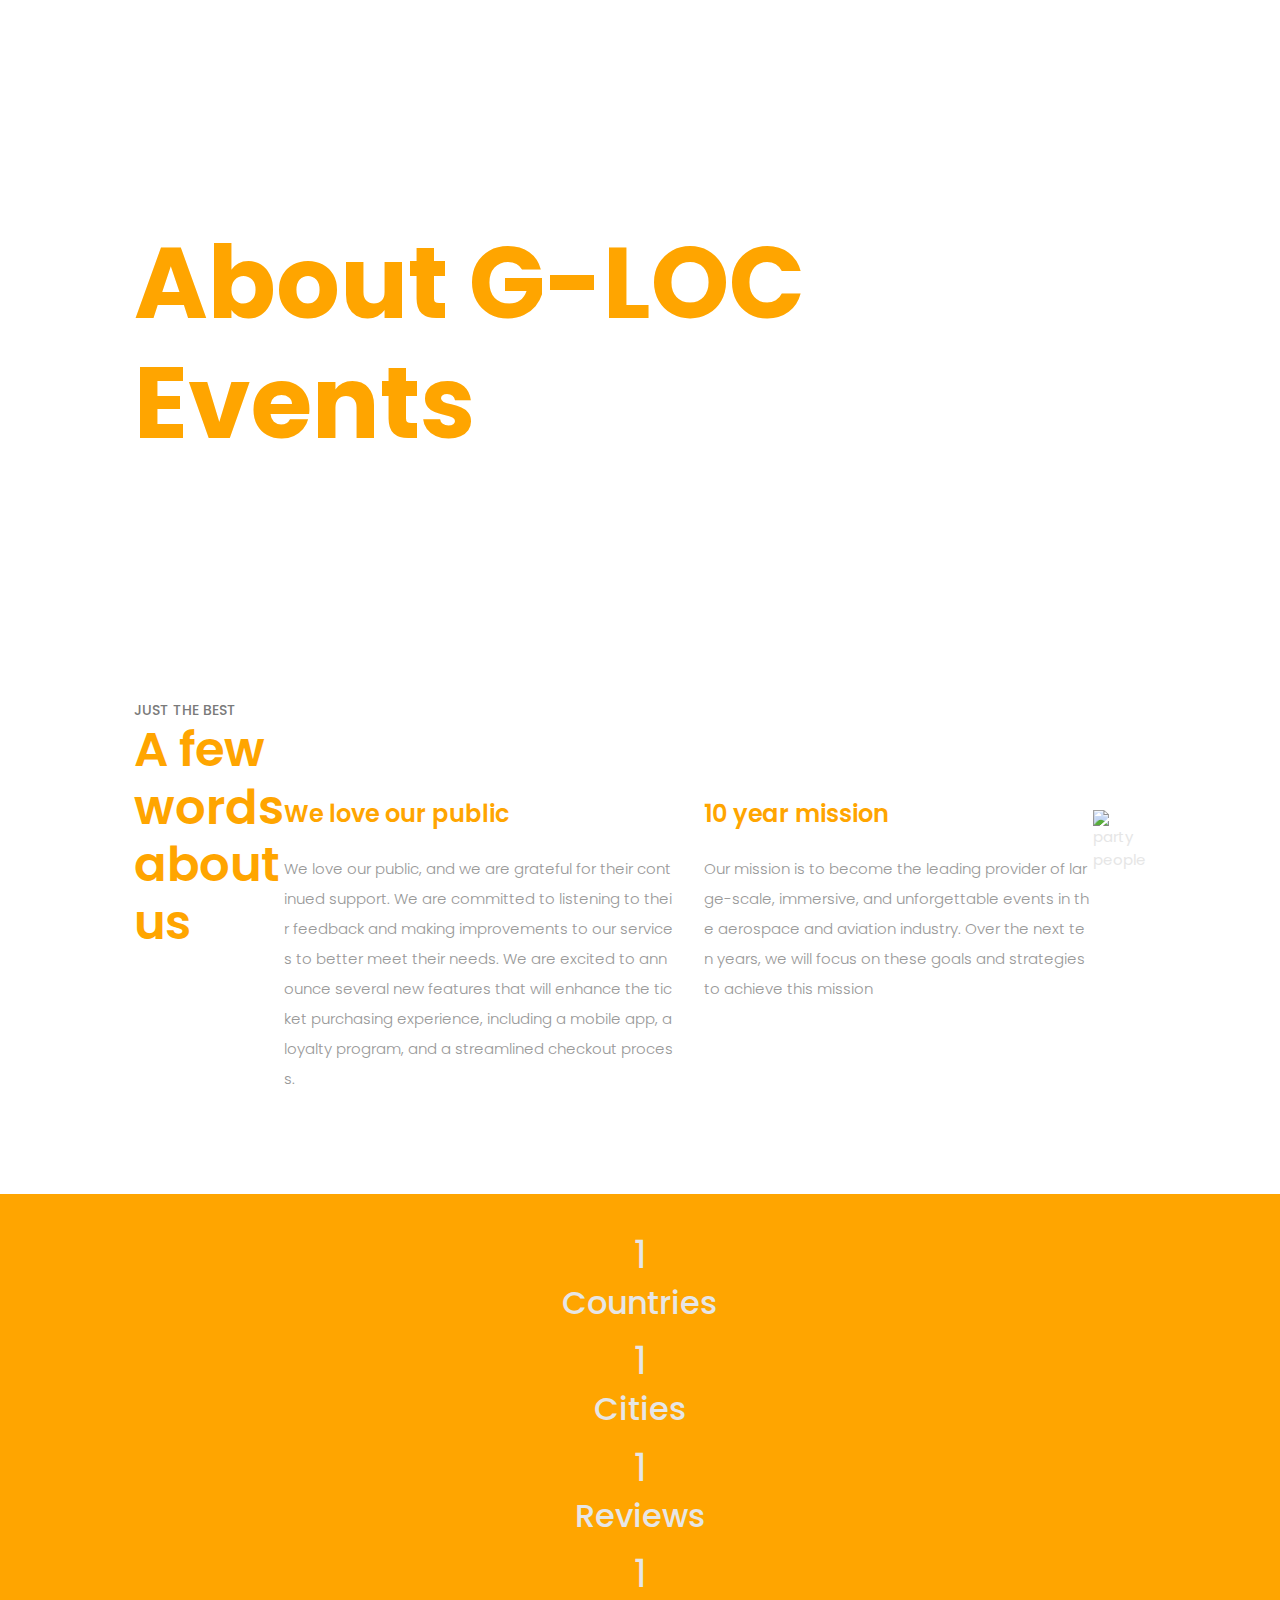
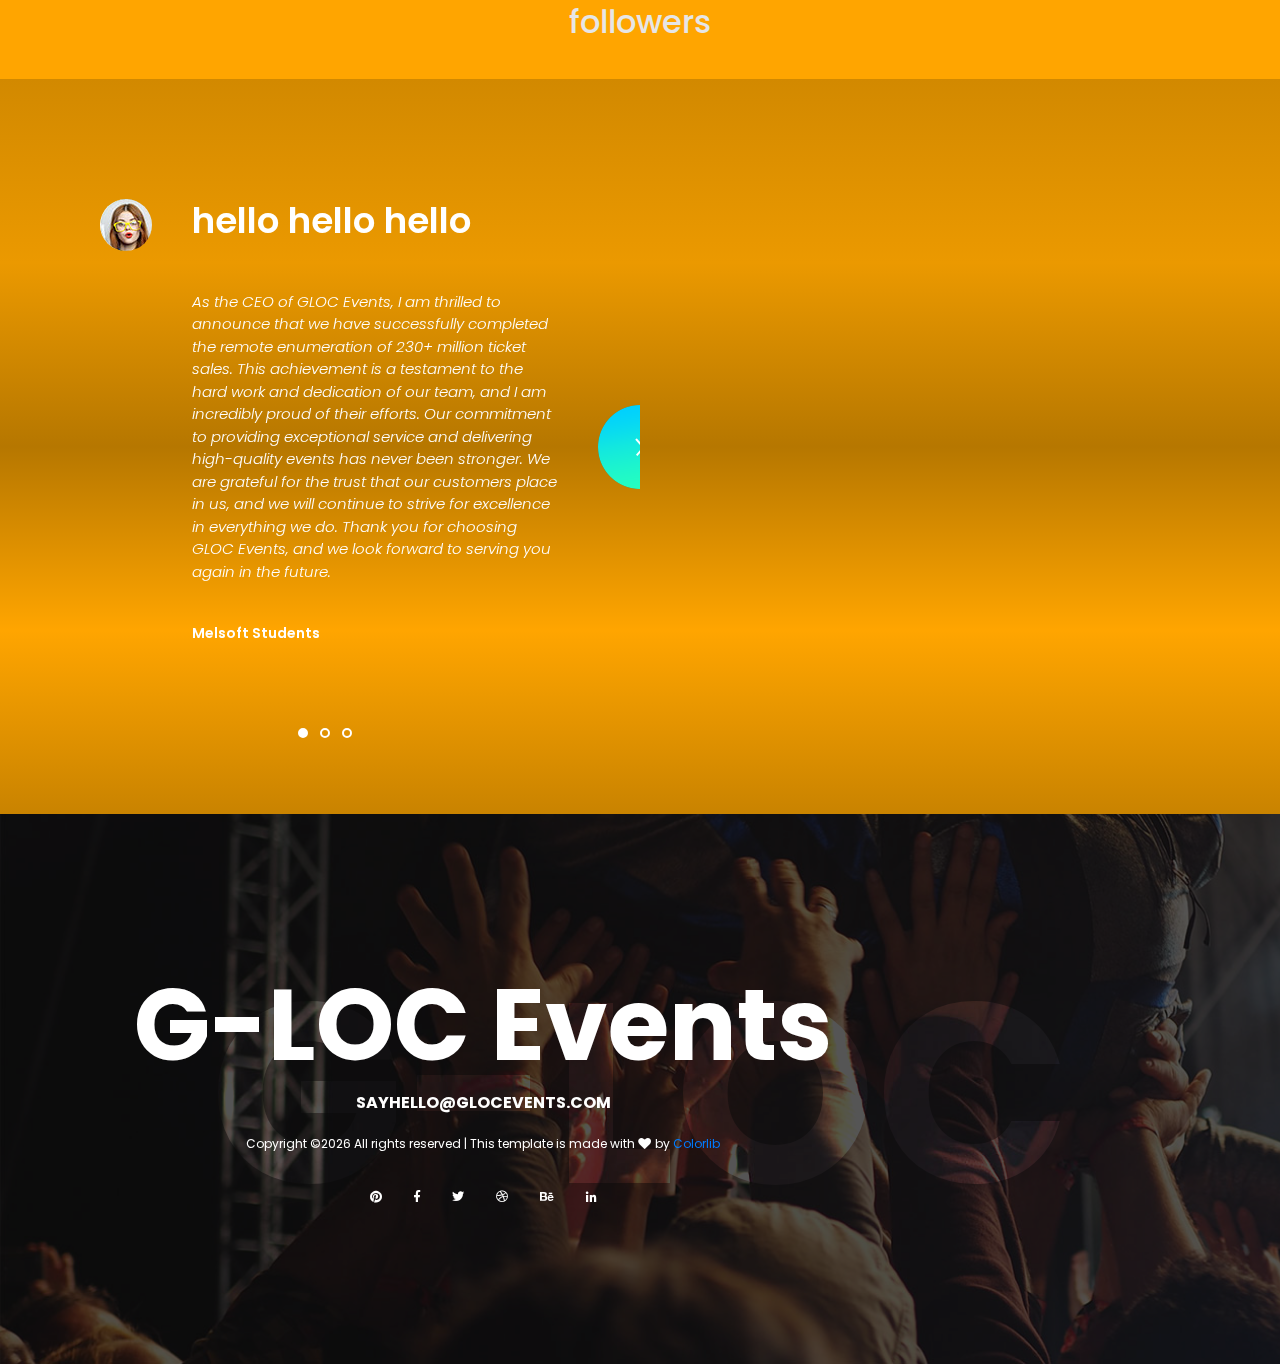
==== commit 8fc70848: "fixed container" ====
--- a/melsoft-ticket-website/sunfest-master/about-us.html
+++ b/melsoft-ticket-website/sunfest-master/about-us.html
@@ -137,7 +137,7 @@
 
     <!--counter-->
     <section class="main" id="main">
-        <div class="container">
+        <div class="container2">
             <div class="count-heading">
                 <div class="count" max-data="100">1</div>
                 <h2>Countries</h2>
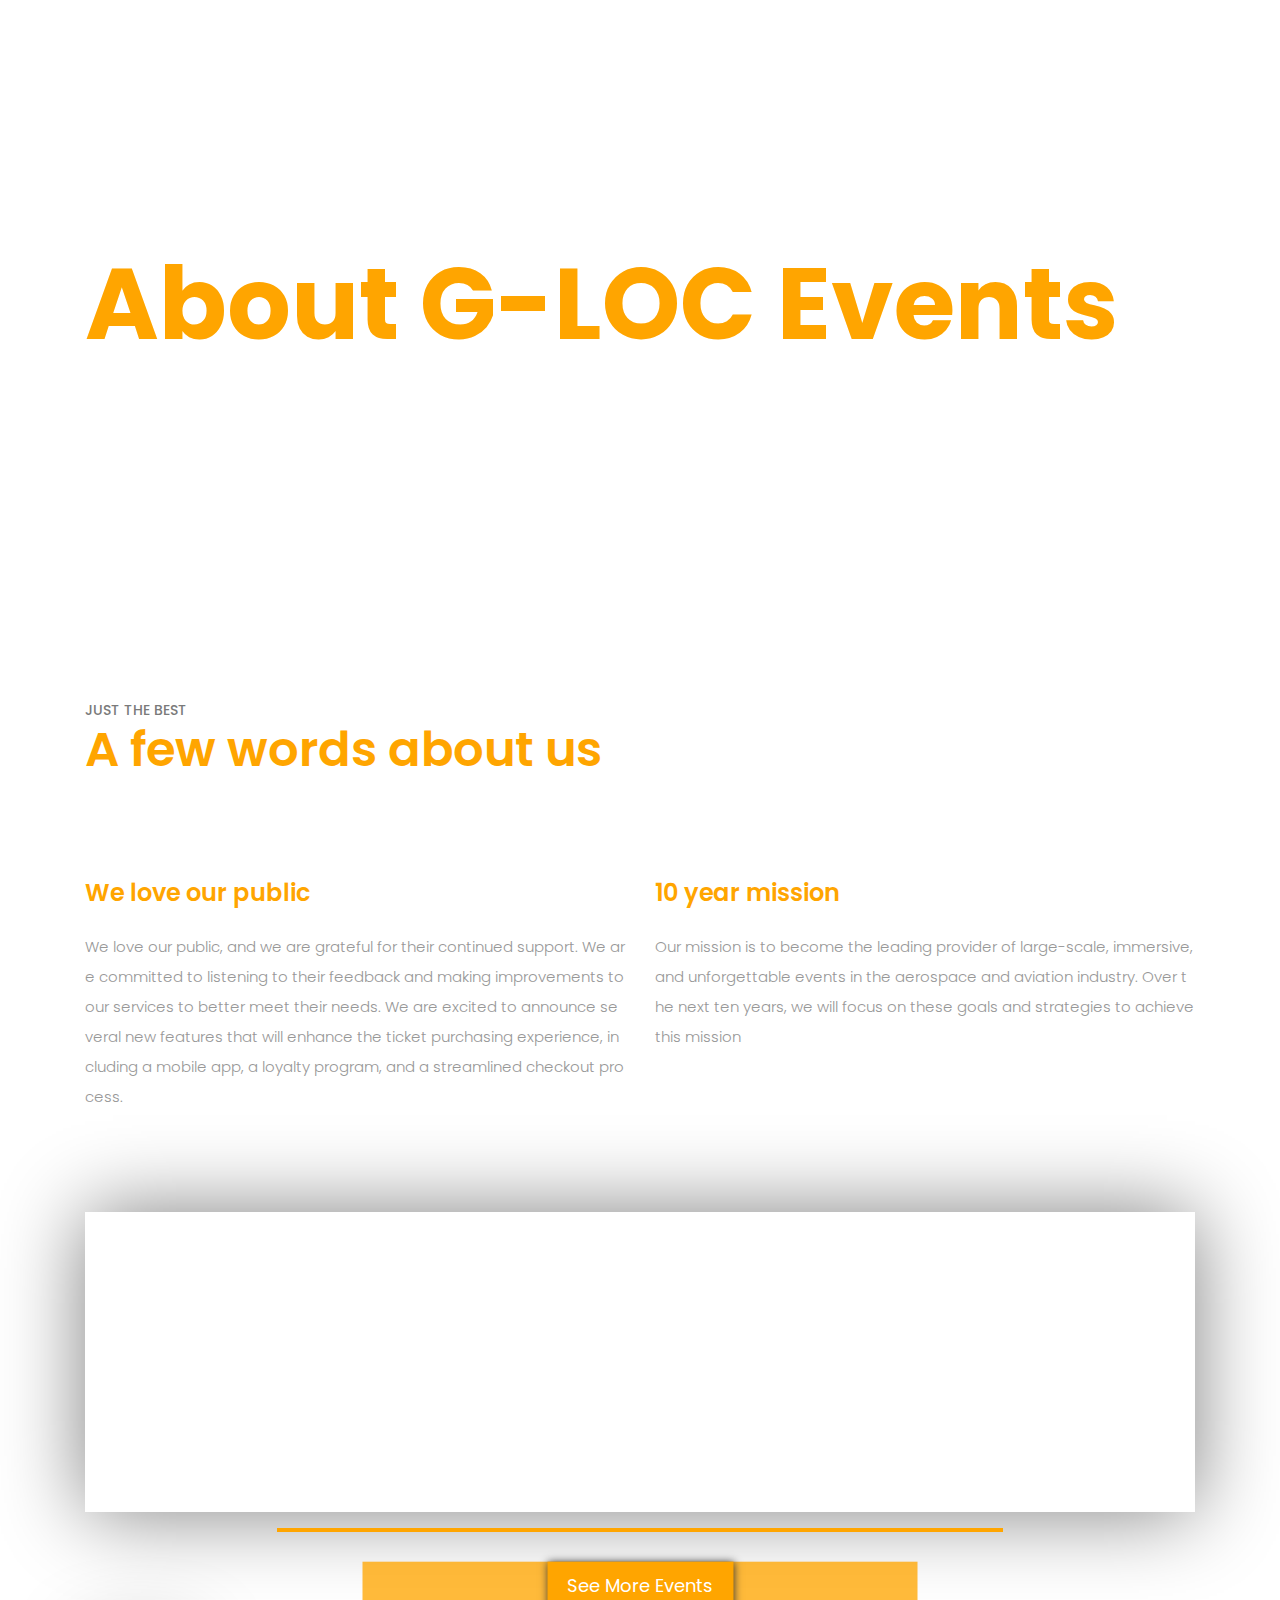
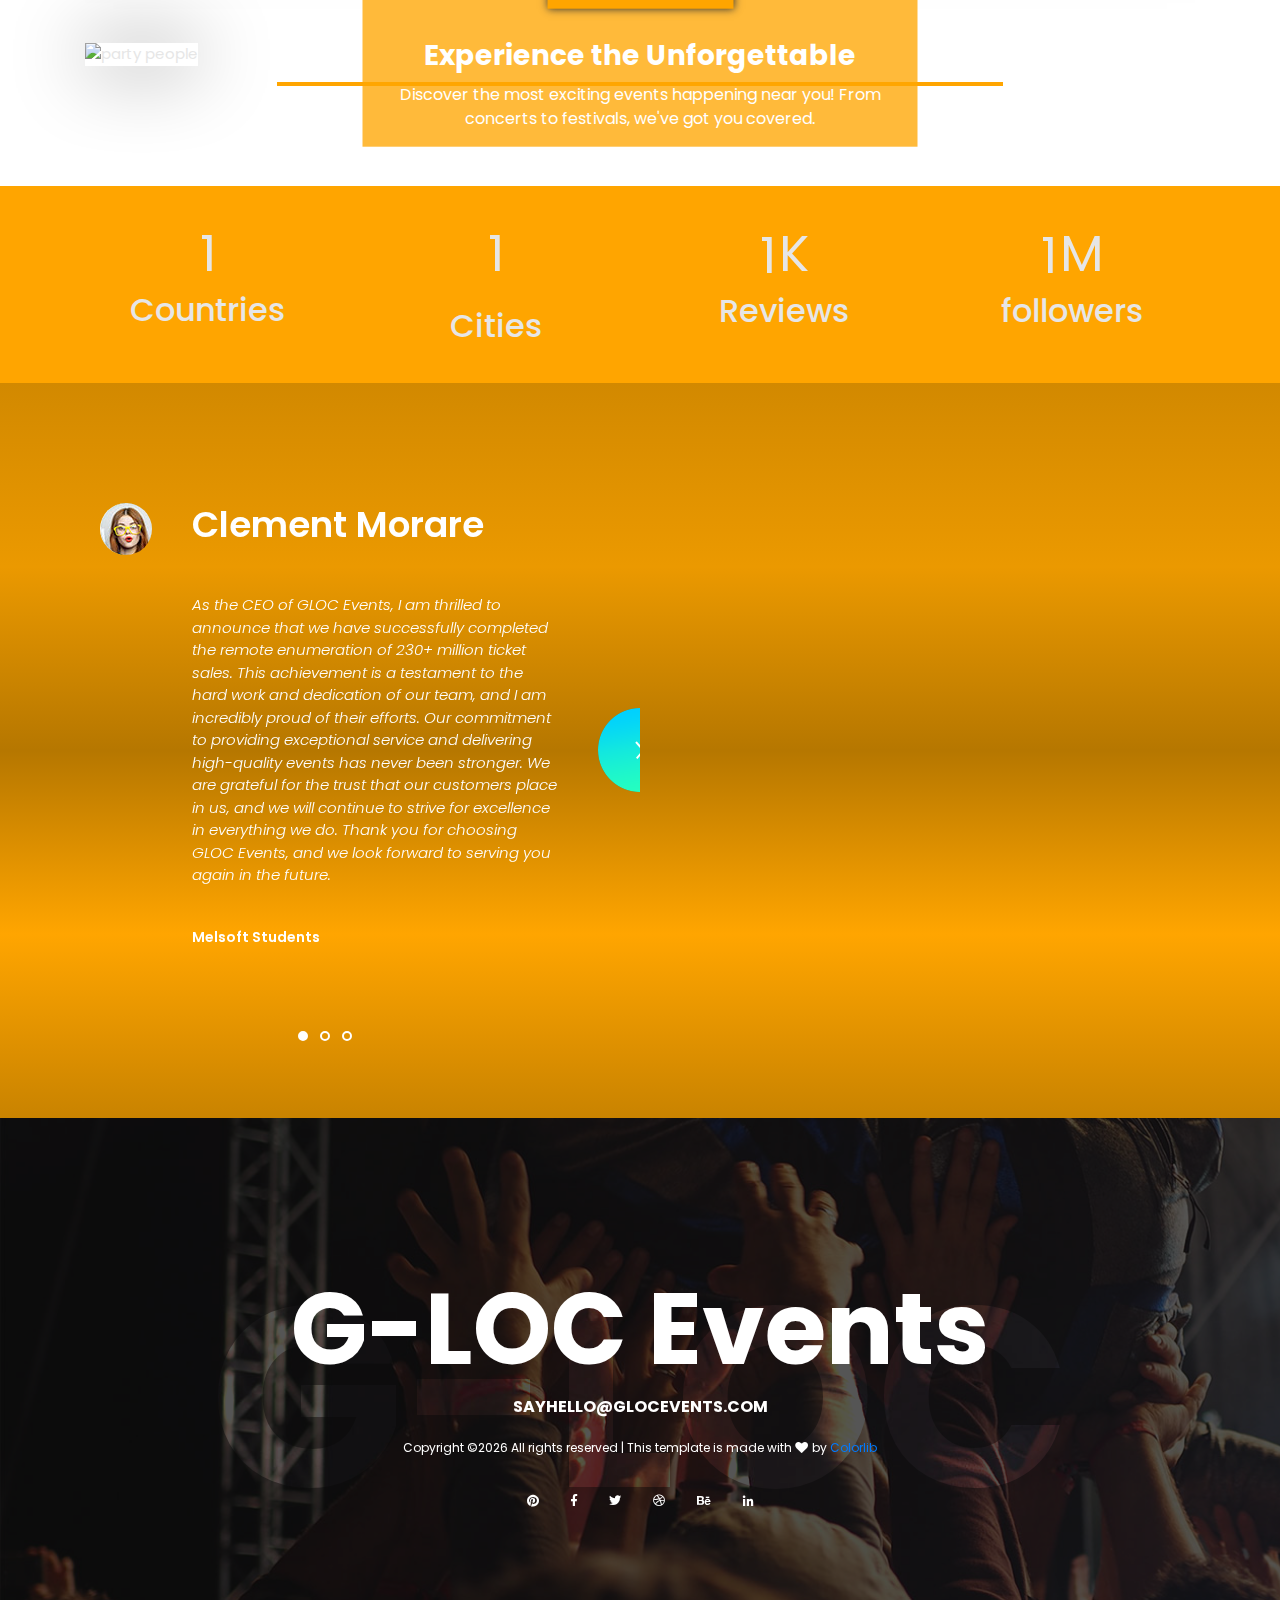
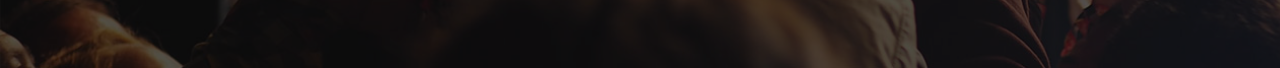
==== commit 6e66b489: "button hover , horizontal lines" ====
--- a/melsoft-ticket-website/sunfest-master/about-us.html
+++ b/melsoft-ticket-website/sunfest-master/about-us.html
@@ -129,9 +129,27 @@
                 </div><!-- row -->
             </div><!-- entry-content -->
 
+            <div class="video-collage">
+                <video class="video" src="./images/event1.mov" autoplay loop></video>
+                <video class="video" src="./images/event2.mov" autoplay loop></video>
+                <video class="video" src="./images/event3.mov" autoplay loop></video>
+                <video class="video" src="./images/event6.mov" autoplay loop></video>
+                <video class="video" src="./images/event8.mov" autoplay loop></video>
+                <video class="video" src="./images/event7.mov" autoplay loop></video>
+              </div>
+
+              <hr>
+
             <figure class="featured-image">
                 <img src="./images/pexels-jonathanborba-3563173.jpg" alt="party people">
-            </figure>
+                <figcaption>
+                  <button class="see-more-btn">See More Events</button>
+                  <h3 style="font-weight: bold;">Experience the Unforgettable</h3>
+                  <p class="description">
+                    Discover the most exciting events happening near you! From concerts to festivals, we've got you covered.</p>
+                </figcaption>
+              </figure>
+              <hr>
         </div><!-- container -->
     </div><!-- main-content -->
 
@@ -139,22 +157,26 @@
     <section class="main" id="main">
         <div class="container2">
             <div class="count-heading">
-                <div class="count" max-data="100">1</div>
+                <div class="count" max-data="63">1</div>
                 <h2>Countries</h2>
             </div>
+            
 
             <div class="count-heading">
-                <div class="count" max-data="200">1</div>
+                <div class="count" max-data="293">1</p></div>
                 <h2>Cities</h2>
             </div>
 
+            
             <div class="count-heading">
-                <div class="count" max-data="260">1</div>
+                <div class="count" max-data="50">1</div>
+                <span class="suffix">K</span>
                 <h2>Reviews</h2>
             </div>
 
             <div class="count-heading">
                 <div class="count" max-data="278">1</div>
+                <span class="suffix">M</span>
                 <h2>followers</h2>
             </div>
 
@@ -175,7 +197,7 @@
 
                             <div class="testimonial-content">
                                 <header class="entry-header">
-                                    <h2 class="entry-title">hello hello hello</h2>
+                                    <h2 class="entry-title">Clement Morare</h2>
                                 </header><!-- .entry-header -->
 
                                 <div class="entry-content">
--- a/melsoft-ticket-website/sunfest-master/about-us.css
+++ b/melsoft-ticket-website/sunfest-master/about-us.css
@@ -3,7 +3,7 @@
     padding: 30px 0;
 }
 
-.container {
+.container2 {
     padding: 0 5%;
     margin: 0 auto;
     display: flex;
@@ -11,6 +11,88 @@
 
 .count-heading {
     flex: 1;
-    font-size: 40px;
+    font-size: 2px;
     text-align: center;
-}+    
+}
+
+.count {
+    font-size: 50px;
+    display: inline;
+    
+}
+
+.suffix {
+    font-size: 50px;
+    font-weight: normal;
+  vertical-align: super;
+  margin-left: 2px;
+
+}
+
+.featured-image {
+    position: relative; 
+    width: 100%;
+  }
+  
+  .featured-image img {
+    width: 100%; 
+    height: 100%; 
+    object-fit: cover; 
+    box-shadow:  0 0 80px rgba(0, 0, 0, 0.497);
+  }
+  
+  figcaption {
+    position: absolute; 
+    top: 50%; 
+    left: 50%;
+    transform: translate(-50%, -50%);
+    text-align: center; 
+    color: #fff; 
+    background-color: rgba(255, 166, 0, 0.772); 
+  }
+  
+  .see-more-btn {
+    background-color:orange; 
+    color: #fff; 
+    border: none; 
+    padding: 10px 20px; 
+    font-size: 18px; 
+    cursor: pointer; 
+    margin-bottom: 30px;
+    box-shadow: 0 0 8px #333;
+  }
+  
+  .see-more-btn:hover {
+    background-color:  rgb(209, 136, 0); 
+  }
+  
+  .description {
+    font-size: 16px; 
+    margin-top: 10px; 
+  }
+
+
+
+  .video-collage {
+    display: flex;
+    flex-wrap: wrap;
+    width: 100%;
+    align-items: center;
+    margin-top: 100px;
+    margin-bottom: 0px;
+    box-shadow: 0 0 80px rgba(0, 0, 0, 0.497);
+
+    
+  }
+  
+  .video {
+    width: 33.33%;
+    height: auto;
+    border: red;
+  }
+
+  hr {
+    width: 65%;
+    border: 2px solid orange;
+  }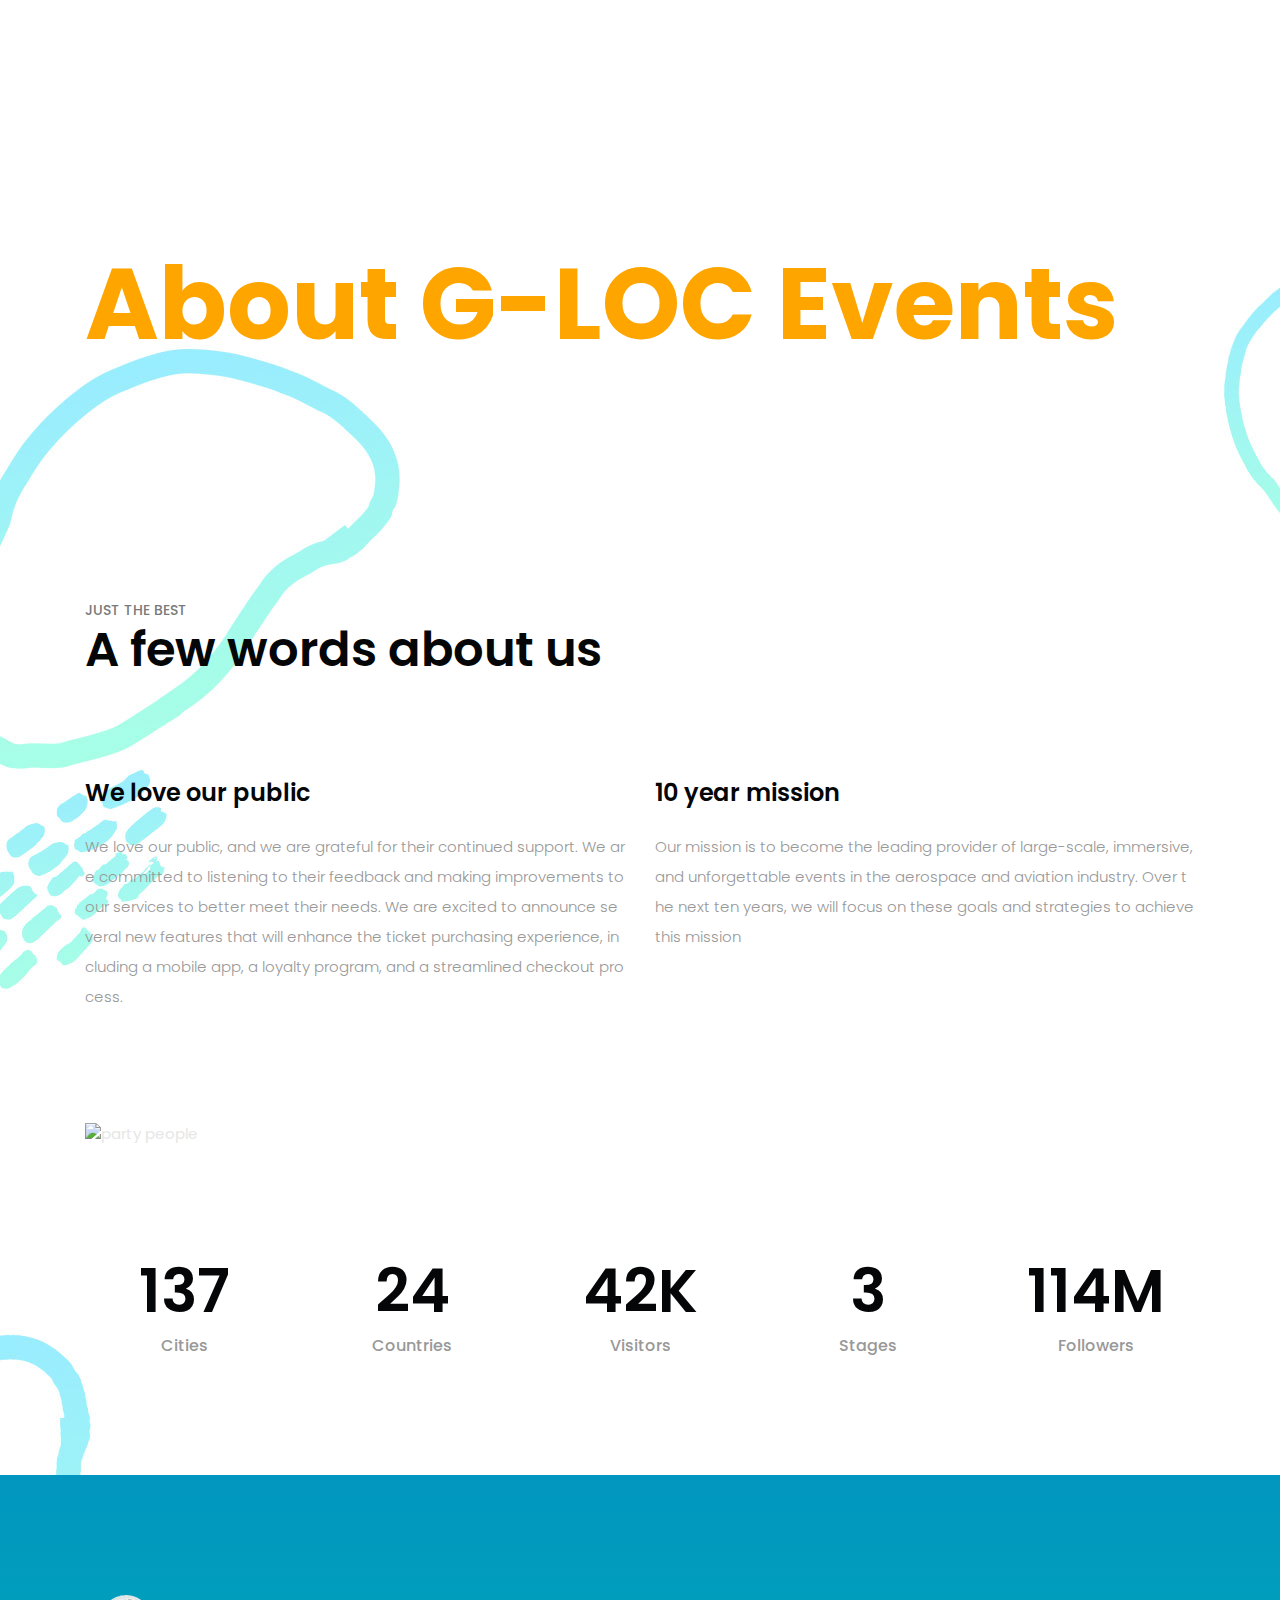
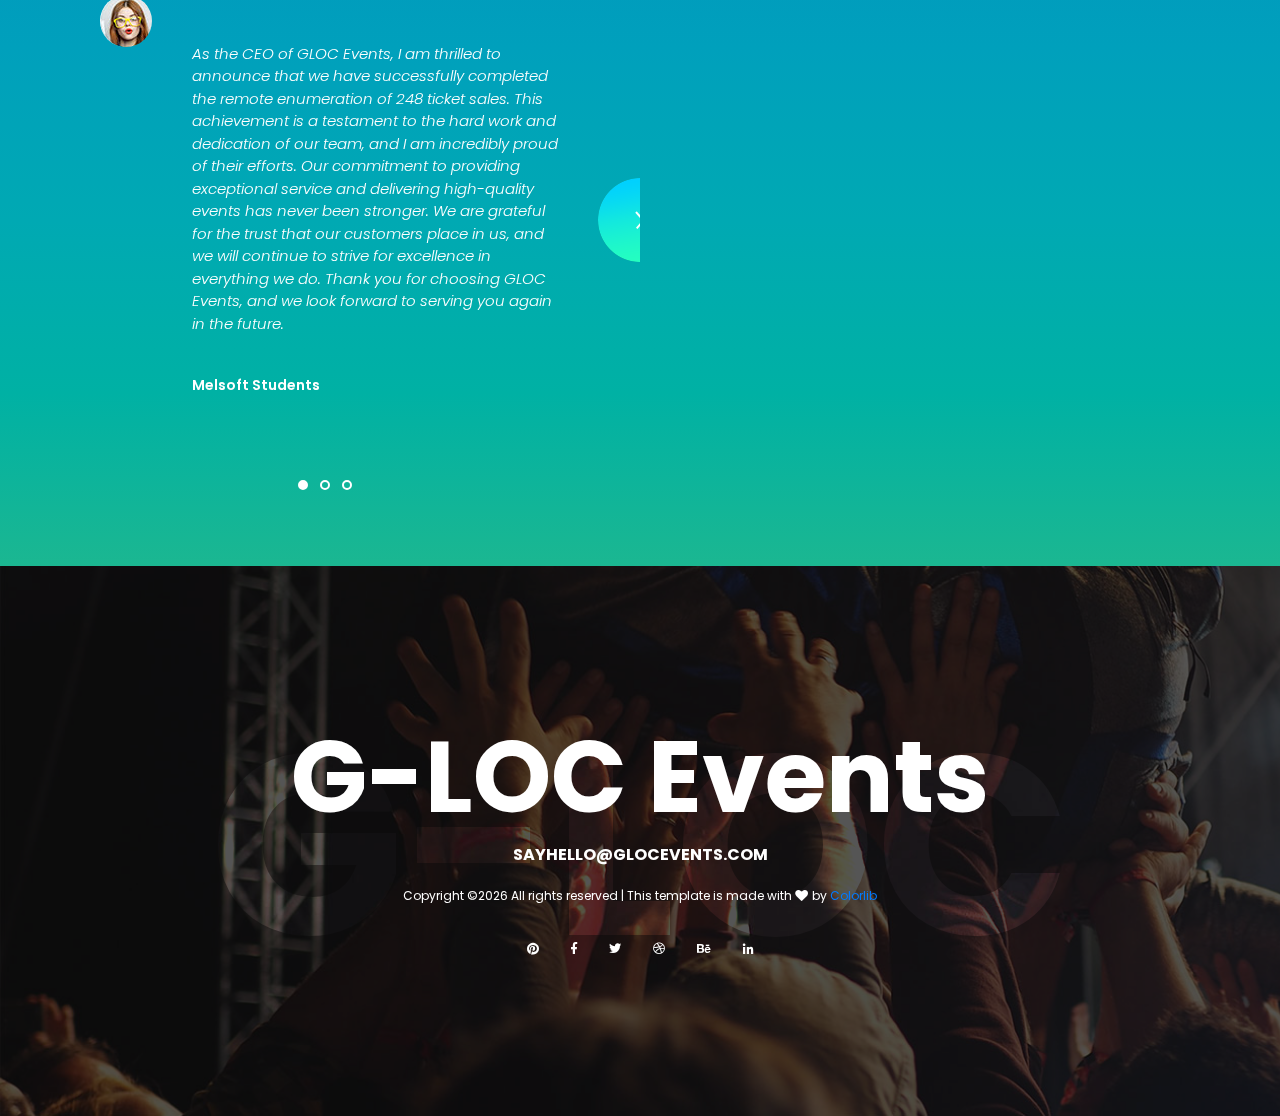
==== commit c3780d5d: "c" ====
--- a/melsoft-ticket-website/sunfest-master/about-us.html
+++ b/melsoft-ticket-website/sunfest-master/about-us.html
@@ -19,8 +19,6 @@
 
     <!-- Styles -->
     <link rel="stylesheet" href="style.css">
-
-    <link rel="stylesheet" href="about-us.css">
 </head>
 <body class="about-us">
     <header class="site-header">
@@ -62,10 +60,10 @@
                                   <a href="cottonfest.html">Cotton Fest 2024</a>
                                 </div>
                               </li>
-                              <li><a href="#artists-homepage-section">ARTISTS</a></li>
-                              <li><a href="#gallery-section">GALLERY</a></li>
-                              <li><a href="#">ABOUT US</a></li>
-                              <li><a href="#">CONTACT</a></li>
+                              <li><a href="index.html#artists-homepage-section">ARTISTS</a></li>
+                              <li><a href="index.html#gallery-section">GALLERY</a></li>
+                              <li><a href="about-us.html">ABOUT US</a></li>
+                              <li><a href="contact-us.html">CONTACT</a></li>
                               <li>
                                 <a href="#"><i class="fas fa-search"></i></a>
                               </li>
@@ -99,7 +97,7 @@
             <div class="entry-header">
                 <div class="entry-title">
                     <p>JUST THE BEST</p>
-                    <h2 style="color: orange;">A few words about us</h2>
+                    <h2>A few words about us</h2>
                 </div><!-- -->
             </div><!-- -->
 
@@ -107,7 +105,7 @@
                 <div class="row">
                     <div class="col-12 col-lg-6">
                         <div class="entry-header">
-                            <h3 style="color: orange;">We love our public</h3>
+                            <h3>We love our public</h3>
                         </div><!-- -->
 
                         <div class="entry-description">
@@ -119,7 +117,7 @@
 
                     <div class="col-12 col-lg-6 mt-5 mt-lg-0">
                         <div class="entry-header">
-                            <h3 style="color: orange;">10 year mission</h3>
+                            <h3>10 year mission</h3>
                         </div><!-- -->
 
                         <div class="entry-description">
@@ -129,61 +127,69 @@
                 </div><!-- row -->
             </div><!-- entry-content -->
 
-            <div class="video-collage">
-                <video class="video" src="./images/event1.mov" autoplay loop></video>
-                <video class="video" src="./images/event2.mov" autoplay loop></video>
-                <video class="video" src="./images/event3.mov" autoplay loop></video>
-                <video class="video" src="./images/event6.mov" autoplay loop></video>
-                <video class="video" src="./images/event8.mov" autoplay loop></video>
-                <video class="video" src="./images/event7.mov" autoplay loop></video>
-              </div>
-
-              <hr>
-
             <figure class="featured-image">
                 <img src="./images/pexels-jonathanborba-3563173.jpg" alt="party people">
-                <figcaption>
-                  <button class="see-more-btn">See More Events</button>
-                  <h3 style="font-weight: bold;">Experience the Unforgettable</h3>
-                  <p class="description">
-                    Discover the most exciting events happening near you! From concerts to festivals, we've got you covered.</p>
-                </figcaption>
-              </figure>
-              <hr>
+            </figure>
         </div><!-- container -->
     </div><!-- main-content -->
 
-    <!--counter-->
-    <section class="main" id="main">
-        <div class="container2">
-            <div class="count-heading">
-                <div class="count" max-data="63">1</div>
-                <h2>Countries</h2>
+    <div class="container">
+        <div class="milestones">
+            <div class="row flex flex-wrap justify-content-between">
+                <div class="d-col-n mt-5 mt-lg-0">
+                    <div class="counter-box">
+                        <div class="flex justify-content-center">
+                            <div class="start-counter" data-to="390" data-speed="2000"></div>
+                        </div>
+
+                        <h3 class="entry-title">Cities</h3><!-- entry-title -->
+                    </div><!-- counter-box -->
+                </div><!-- d-col-n -->
+
+                <div class="d-col-n mt-5 mt-lg-0">
+                    <div class="counter-box">
+                        <div class="flex justify-content-center">
+                            <div class="start-counter" data-to="68" data-speed="2000"></div>
+                        </div>
+
+                        <h3 class="entry-title">Countries</h3><!-- entry-title -->
+                    </div><!-- counter-box -->
+                </div><!-- d-col-n -->
+
+                <div class="d-col-n mt-5 mt-lg-0">
+                    <div class="counter-box">
+                        <div class="flex justify-content-center">
+                            <div class="start-counter" data-to="120" data-speed="2000"></div>
+                            <div class="counter-k">K</div>
+                        </div>
+
+                        <h3 class="entry-title">Visitors</h3><!-- entry-title -->
+                    </div><!-- counter-box -->
+                </div><!-- d-col-n -->
+
+                <div class="d-col-n mt-5 mt-lg-0">
+                    <div class="counter-box">
+                        <div class="flex justify-content-center">
+                            <div class="start-counter" data-to="8" data-speed="2000"></div>
+                        </div>
+
+                        <h3 class="entry-title">Stages</h3><!-- entry-title -->
+                    </div><!-- counter-box -->
+                </div><!-- d-col-n -->
+
+                <div class="d-col-n mt-5 mt-lg-0">
+                    <div class="counter-box">
+                        <div class="flex justify-content-center">
+                            <div class="start-counter" data-to="325" data-speed="2000"></div>
+                            <div class="counter-k">M</div>
+                        </div>
+
+                        <h3 class="entry-title">Followers</h3><!-- entry-title -->
+                    </div><!-- counter-box -->
+                </div><!-- d-col-n -->
             </div>
-            
-
-            <div class="count-heading">
-                <div class="count" max-data="293">1</p></div>
-                <h2>Cities</h2>
-            </div>
-
-            
-            <div class="count-heading">
-                <div class="count" max-data="50">1</div>
-                <span class="suffix">K</span>
-                <h2>Reviews</h2>
-            </div>
-
-            <div class="count-heading">
-                <div class="count" max-data="278">1</div>
-                <span class="suffix">M</span>
-                <h2>followers</h2>
-            </div>
-
-
         </div>
-
-    </section>
+    </div>
 
     <div class="testimonial-wrap flex flex-wrap align-self-stretch">
         <div class="testimonials-container">
@@ -197,11 +203,11 @@
 
                             <div class="testimonial-content">
                                 <header class="entry-header">
-                                    <h2 class="entry-title">Clement Morare</h2>
+                                    <h2 class="entry-title"></h2>
                                 </header><!-- .entry-header -->
 
                                 <div class="entry-content">
-                                    <p>As the CEO of GLOC Events, I am thrilled to announce that we have successfully completed the remote enumeration of 230+ million ticket sales. This achievement is a testament to the hard work and dedication of our team, and I am incredibly proud of their efforts. Our commitment to providing exceptional service and delivering high-quality events has never been stronger. We are grateful for the trust that our customers place in us, and we will continue to strive for excellence in everything we do. Thank you for choosing GLOC Events, and we look forward to serving you again in the future.</p>
+                                    <p>As the CEO of GLOC Events, I am thrilled to announce that we have successfully completed the remote enumeration of 248 ticket sales. This achievement is a testament to the hard work and dedication of our team, and I am incredibly proud of their efforts. Our commitment to providing exceptional service and delivering high-quality events has never been stronger. We are grateful for the trust that our customers place in us, and we will continue to strive for excellence in everything we do. Thank you for choosing GLOC Events, and we look forward to serving you again in the future.</p>
                                 </div><!-- .entry-content -->
 
                                 <footer class="entry-footer">
@@ -319,6 +325,6 @@
     <script type='text/javascript' src='js/circle-progress.min.js'></script>
     <script type='text/javascript' src='js/jquery.countTo.min.js'></script>
     <script type='text/javascript' src='js/custom.js'></script>
-    <script type='text/javascript' src='about-us.js'></script>
+    <script src="./js/about-us.js"></script>
 </body>
 </html>
--- a/melsoft-ticket-website/sunfest-master/style.css
+++ b/melsoft-ticket-website/sunfest-master/style.css
@@ -80,6 +80,10 @@
     top: 0;
     left: 0;
     background: rgba(0, 0, 0, .6);
+}
+
+#carouselNoOverlay .carousel-item::after {
+  content: none; /* Remove the overlay for this specific carousel */
 }
 
 .carousel-control-prev {
@@ -129,6 +133,42 @@
 #carouselId .carousel-indicators li:hover {
     background: var(--bs-secondary);
     opacity: 1;
+}
+
+/* Ticket Page About the Wine&Dine Event */
+.carousel-item {
+  position: relative;
+}
+
+.carousel-item .content {
+  position: absolute;
+  bottom: 20px; /* Adjust as needed */
+  left: 20px;   /* Adjust as needed */
+  background: rgba(255, 255, 255, 0.5); 
+  border: 2px solid #ccc; 
+  padding: 15px; /* Padding inside the content block */
+  border-radius: 8px; /* Rounded corners */
+  max-width: 40%; /* Maximum width of the content block */
+  color: #000;
+}
+
+.carousel-item .content .name {
+  font-size: 1.8rem; /* Font size for the title */
+  font-weight: bold; /* Bold title */
+  margin-bottom: 10px; /* Space between title and description */
+  width: 100%;
+  text-shadow: -1px 0 0 #ff5500, 1px 1px 0 #ff5500, -1px 0 0 #ff5500, 1px -1px 0 #ffffff; /* Outline effect */
+}
+
+.carousel-item .content .description {
+  font-size: 1rem; /* Font size for the description */
+  width: 100%;
+}
+
+.carousel-item img {
+  width: 100%;
+  height: 100%;
+  object-fit: cover;
 }
 
 /*------------------------------------------------------------
@@ -1104,7 +1144,7 @@
 # about-us
 ------------------------------------------------------------*/
 .about-us {
-
+  background: url("images/about-us-background.jpg") no-repeat;
   width: 100%;
   height: 100%;
 }
@@ -1136,9 +1176,10 @@
 
 
 .about-us .page-header {
-  background: url("./images/people2.jpeg") no-repeat;
+  background:url("./images/crowd.jpeg") no-repeat;/*-------------------------------------*/
+  height: 500px;
+
   background-size: cover;
-  height: 600px;
 }
 
 .page-header .entry-title {
@@ -1273,11 +1314,11 @@
   position: relative;
   background-image: linear-gradient(
     to bottom,
-    rgb(210, 137, 0),
-    rgb(235, 153, 0),
-    rgb(182, 119, 0),
-    orange,
-    rgb(201, 131, 0)
+    #0196bf,
+    #00a0bc,
+    #00a9b3,
+    #00b1a4,
+    #1bb791
   );
 }
 
@@ -1416,14 +1457,14 @@
     height: 100%;
 } */
 
-.ticket-video{
+.ticket-background-img{
     position: relative;
     width: 100%;
-    height: 50vh; /* Adjust height as needed */
+    height: 55vh; /* Adjust height as needed */
     overflow: hidden; /* Ensure video doesn't overflow */
 }
 
-.ticket-hero-video {
+.ticket-hero-image {
     position: absolute;
     top: 0;
     left: 0;
@@ -1605,6 +1646,18 @@
   height: 460px;
 }
 
+.organizer-tab-image{
+  width: 120%;
+  margin-top: 30px;
+}
+
+.organizer-tab-image iframe{
+  width: 120%;
+  height: 460px;
+  margin-left: 80px;
+}
+
+
 @media screen and (min-width: 768px) {
   .tickets-page .single-event-heading {
     width: auto;
@@ -1619,6 +1672,11 @@
     margin: 0;
   }
 
+  .organizer-tab-image {
+    width: calc(100% - 220px);
+    margin: 0;
+  }
+
   .event-tickets {
     padding: 40px;
   }
@@ -1629,7 +1687,16 @@
     width: 340px;
   }
 
+  .venue-event-details {
+    width: 640px;
+  }
+
   .single-event-map {
+    width: calc(100% - 340px);
+    margin: 0;
+  }
+
+  .organizer-tab-image  {
     width: calc(100% - 340px);
     margin: 0;
   }
@@ -1711,6 +1778,92 @@
     font-size: 16px;
     font-weight: 500;
     color: #ff2630;
+}
+
+/* CSS for blurred effect */
+.blurred {
+  filter: blur(5px);
+  pointer-events: none; /* Prevents interaction with blurred element */
+}
+
+.unlock-overlay {
+  position: absolute;
+  top: 0;
+  left: 0;
+  width: 100%;
+  height: 100%;
+  background: rgba(255, 255, 255, 0.8);
+  display: flex;
+  justify-content: center;
+  align-items: center;
+  color: red;
+  font-size: 1.5em;
+  pointer-events: none; /* Prevents interaction with the overlay */
+}
+
+/* Ensure the parent container takes full width */
+.promo-code-container {
+  display: flex;
+  justify-content: center;
+  align-items: center;
+  width: 100%;
+  margin-top: 20px; /* Add some margin if needed */
+}
+
+/* Center the elements within the promo-box */
+.promo-box {
+  display: flex;
+  align-items: center;
+  justify-content: center;
+  gap: 10px; /* Add some space between the input and the button */
+  border-bottom: 3px solid #ff5500;
+  margin: 15px 0;
+}
+
+.promo-box p{
+  color: red;
+  display: none;
+  width: 50%;
+}
+
+.promo-box label {
+  position: absolute;
+  top: 50%;
+  left: 0;
+  transform: translateY(-50%);
+  color: #000000;
+  font-size: 16px;
+  pointer-events: none;
+  transition: 0.15s ease;
+}
+
+.promo-box input {
+  width: 100%;
+  height: 40px;
+  background: transparent;
+  border: none;
+  outline: none;
+  font-size: 16px;
+  color: #000000;
+}
+
+.promo-box input:focus ~ label,
+.promo-box input:valid ~ label {
+  font-size: 0.8rem;
+  top: 10px;
+  transform: translateY(-120%);
+}
+
+.btn-code{
+  border-radius: 25px;
+  width: 70%;
+  padding: 6px;
+  margin-bottom: 15px;
+}
+
+.btn-code:hover{
+  color: #ff5500;
+  border: 3px solid #ff5f00;
 }
 
 /*------------------------------------------------------------
@@ -1811,145 +1964,7 @@
 }s
 
 /* Tickets About Event Section */
-.tab-content .slide{
-    /* position: absolute; */
-    top: 50%;
-    left: 30%;
-    /* transform: translate(-50%, -50%); */
-    width: 500px;
-    height: 500px;
-    box-shadow: 0 30px 50px #505050;
-    
-}
-
-.tab-content  .slide .item{
-    width: 300px;
-    height: 400px;
-    position: absolute;
-    top: 80%;
-    transform: translate(0, -50%);
-    border-radius: 20px;
-    /* box-shadow: 0 30px 50px #ff5500; */
-    background-position: 50% 50%;
-    background-size: cover;
-    display: inline-block;
-    transition: 0.5s;
-}
-
-.tab-content .slide .item:nth-child(1) { 
-    top: 16%;
-    left: 4%;
-    transform: translate(0, 0);
-    border-radius: 0;
-    width: 80%;
-    height: 80%;
-}
-.tab-content  .slide .item:nth-child(2){
-    left: 41%;
-    display: block;
-}
-.tab-content  .slide .item:nth-child(3){
-    left: 60%;
-}
-.tab-content  .slide .item:nth-child(4){
-    left: calc(60% + 220px);
-}
-.tab-content  .slide .item:nth-child(5){
-    left: calc(60% + 440px);
-}
-.tab-content  .slide .item:nth-child(n + 6){
-    left: calc(60% + 660px);
-    opacity: 0;
-}
-
-.item .content{
-    position: absolute;
-    top: 50%;
-    left: 100px;
-    width: 300px;
-    text-align: left;
-    color: #eee;
-    transform: translate(0, -50%);
-    font-family: system-ui, -apple-system, BlinkMacSystemFont, 'Segoe UI', Roboto, Oxygen, Ubuntu, Cantarell, 'Open Sans', 'Helvetica Neue', sans-serif;
-    /* display: none; */
-}
-
-.content .name{
-    font-size: 25px;
-    opacity: 0;
-    background-color: rgba(194, 193, 196, 0.4);
-    text-align: center;
-    animation: animateName 1s ease-in-out forwards;
-    font-weight: 600;
-}
-
-.content .description{
-    margin-top: 10px;
-    margin-bottom: 20px;
-    opacity: 0;
-    animation: animateDescription 1s ease-in-out 0.3s forwards;
-}
-
-@keyframes animateName{
-    from{
-        opacity: 0;
-        transform: translateY(100px);
-        filter: blur(33px);
-    }
-    to{
-        opacity: 1;
-        transform: translateY(0);
-        filter: blur(0);
-    }
-}
-
-@keyframes animateDescription{
-    from{
-        opacity: 0;
-        transform: translateY(100px);
-        filter: blur(33px);
-    }
-    to{
-        opacity: 1;
-        transform: translateY(0);
-        filter: blur(0);
-    }
-}
-
-.carousel-control-prev-2 {
-    width: 40px;
-    height: 35px;
-    position: absolute;
-    top: 80%;
-    left: 15%;
-    background: var(--bs-primary);
-    border-radius: 50px 0 0 50px;
-    opacity: 1;
-    z-index: 1000;
-    transform: translateY(-50%);
-
-}
-
-.carousel-control-prev-2:hover {
-    border: 2px solid #ff5500;
-    transition: .8s;
-}
-
-.carousel-control-next-2 {
-    width: 40px;
-    height: 35px;
-    position: absolute;
-    top: 77.5%;
-    right: 76%;
-    background: var(--bs-primary);
-    border-radius: 0 50px 50px 0;
-    opacity: 1;
-}
-
-.carousel-control-next-2:hover {
-    border: 2px solid #ff5500;
-    transition: .8s;
-}
+
 
 
 /* Cart */
@@ -1983,12 +1998,14 @@
 .total {
   font-weight: bold;
   margin-top: 20px;
+  color: #686767;
+
 }
 
 #empty-cart-message {
   text-align: center;
   font-size: 1.2em;
-  color: #888;
+  color: #686767;
 }
 
 .delete-button {
@@ -2383,8 +2400,15 @@
 .tabs-container .tab-content p {
   margin-top: 35px;
   color: #989898;
-  font-size: 15px;
+  font-size: 17px;
   font-weight: 300;
+  line-height: 2;
+}
+
+.tabs-container .tab-content h3 {
+  margin-top: 15px;
+  color: #989898;
+  font-size: 35px;
   line-height: 2;
 }
 
@@ -2506,8 +2530,7 @@
 }
 
 .gallery {
-  --s: 130px; /* control the size of the images*/
-
+  --s: 130px;
   display: grid;
   grid-template-columns: repeat(3, auto);
   gap: 5px;
@@ -2534,7 +2557,7 @@
   filter: brightness(0);
   pointer-events: none;
   transform-origin: var(--x) var(--y);
-  transition: 1s calc((var(--i) - 1) * 0.1s);
+  transition: 1s calc((var(--i) - 1) 0.1s);
 }
 .gallery > img:nth-of-type(1) {
   --i: 1;
@@ -2596,186 +2619,4 @@
   display: grid;
   place-content: center;
   background: #fff;
-}
-/*-------------------------------------------------------------------------*/
-.field .error {
-  text-align: left;
-  margin: -5px 0 10px ;
-  }
-  
-  .error {
-      color: rgba(185, 0, 0, 0.666);
-     font-size: 14px;
-     margin-bottom: 0;
-     display: none;
-      
-  }
-  
-  .send-button {
-      border: 1px solid orange;
-  }
-  
-  .send-button {
-      border: none;
-  }
-  
-  .contact-icon {
-      width: 80px;
-      height: 80px;
-      object-fit: cover;
-      border-radius: 50%;
-      transition: transform .2s ease-in-out;
-  }
-  
-  .contact-icon:hover {
-      transform: scale(1.1);
-      box-shadow: 0 0 12px rgba(0, 0, 0, 0.339);
-  }
-
-
-  /*-----------------------------------------------------------------------------------*/
-
-/*------------------------------------------------------------
-# contact-page
-------------------------------------------------------------*/
-.contact-page {
-  background: url("../sunfest-master/images/crowd2.jpeg") no-repeat; /*--------------------------background images*/
-}
-
-/*------------------------------------------------------------
-# site-header
-------------------------------------------------------------*/
-.contact-page .page-header {
-  background: linear-gradient(to right, rgba(0, 0, 0, 0.557), rgba(0, 0, 0, 0.8)), url("../sunfest-master/images/crowd.jpeg") no-repeat;
-  background-size: cover;
-  height: 700px;
-}
-
-.contact-page .main-content {
-  background: #fff;
-  box-shadow: 13px 14px 68px rgba(166, 125, 48, 0.62);
-  border-radius: 0px 30px;
-}
-
-.contact-page-map {
-  width: 100%;
-}
-
-.contact-page-map iframe {
-  width: 100%;
-  height: 660px;
-}
-
-.contact-page .contact-details {
-  margin-top: 70px;
-}
-
-.contact-page .contact-details .contact-medium {
-  padding: 0 20px;
-}
-
-.contact-page .contact-details .contact-medium .contact-icon {
-  padding: 0;
-  margin-right: 20px;
-}
-
-.contact-page .contact-details .contact-medium .contact-icon img {
-  max-width: 100%;
-  height: auto;
-}
-
-.contact-page .contact-details .contact-medium .entry-title {
-  margin: 0;
-  font-size: 16px;
-  font-weight: 600;
-  color: #040608;
-}
-
-.contact-page .contact-details .contact-medium .entry-content {
-  margin-top: 5px;
-  font-size: 14px;
-  font-weight: 500;
-  color: #989898;
-}
-
-.contact-page .get-in-touch {
-  margin-top: 115px;
-  padding: 0 15px;
-}
-
-
-@media screen and (min-width: 992px) {
-  .contact-page .get-in-touch {
-      padding: 0 100px;
-  }
-}
-
-.contact-page .get-in-touch .entry-header {
-  text-align: center;
-}
-
-.contact-page .get-in-touch .entry-title p {
-  font-size: 14px;
-  font-weight: 500;
-  color: #989898;
-  margin: 0;
-}
-
-.contact-page .get-in-touch .entry-title h2 {
-  font-size: 48px;
-  font-weight: 600;
-  color: #050505;
-  margin: 5px 0 0;
-}
-
-.contact-page .get-in-touch .entry-content {
-  margin-top: 45px;
-}
-
-.contact-page .get-in-touch .entry-content p {
-  font-size: 15px;
-  color: #989898;
-  line-height: 2;
-  text-align: center;
-}
-
-.contact-page .main-content .get-in-touch .contact-form {
-  margin-top: 120px;
-}
-
-.contact-page .contact-form input[type="text"],
-.contact-page .contact-form input[type="email"],
-.contact-page .contact-form textarea {
-  width: 100%;
-  padding: 14px 22px;
-  margin-bottom: 30px;
-  border: 0;
-  background: #f4f6f7;
-  color: #050505;
-  outline: none;
-}
-
-.contact-page .contact-form input[type="text"]::placeholder,
-.contact-page .contact-form input[type="email"]::placeholder,
-.contact-page .contact-form textarea::placeholder {
-  color: #33333355;
-  font-style: italic;
-}
-
-.contact-page .contact-form .submit {
-  margin-top: 15px;
-  margin-bottom: 120px;
-}
-
-.contact-page .contact-form .submit .btn {
-  padding: 15px 30px;
-  margin-right: 20px;
-  border-radius: 0;
-  font-weight: 600;
-  background: -webkit-linear-gradient(rgb(191, 124, 0), orange);
- 
-}
-
-.contact-page .contact-form .submit .btn:hover {
-  background: -webkit-linear-gradient( orange, rgb(138, 90, 0));
-}
+}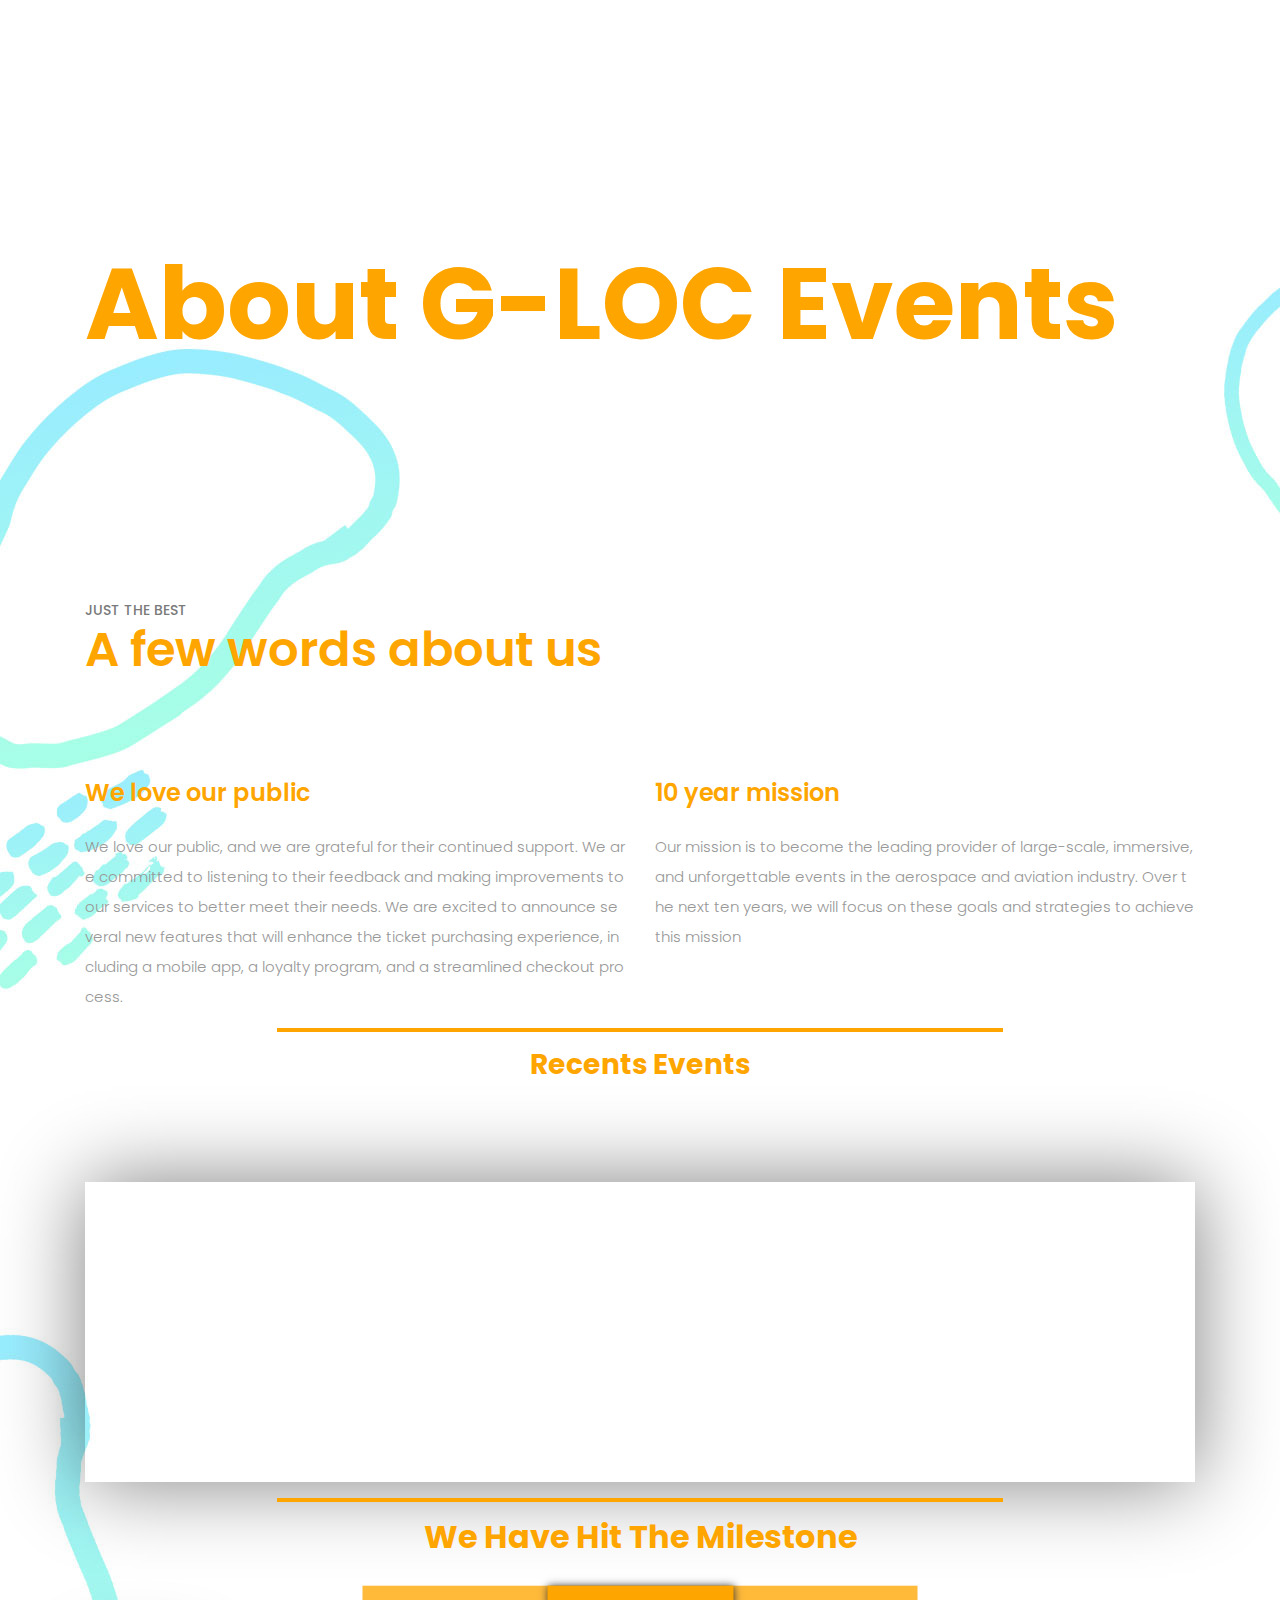
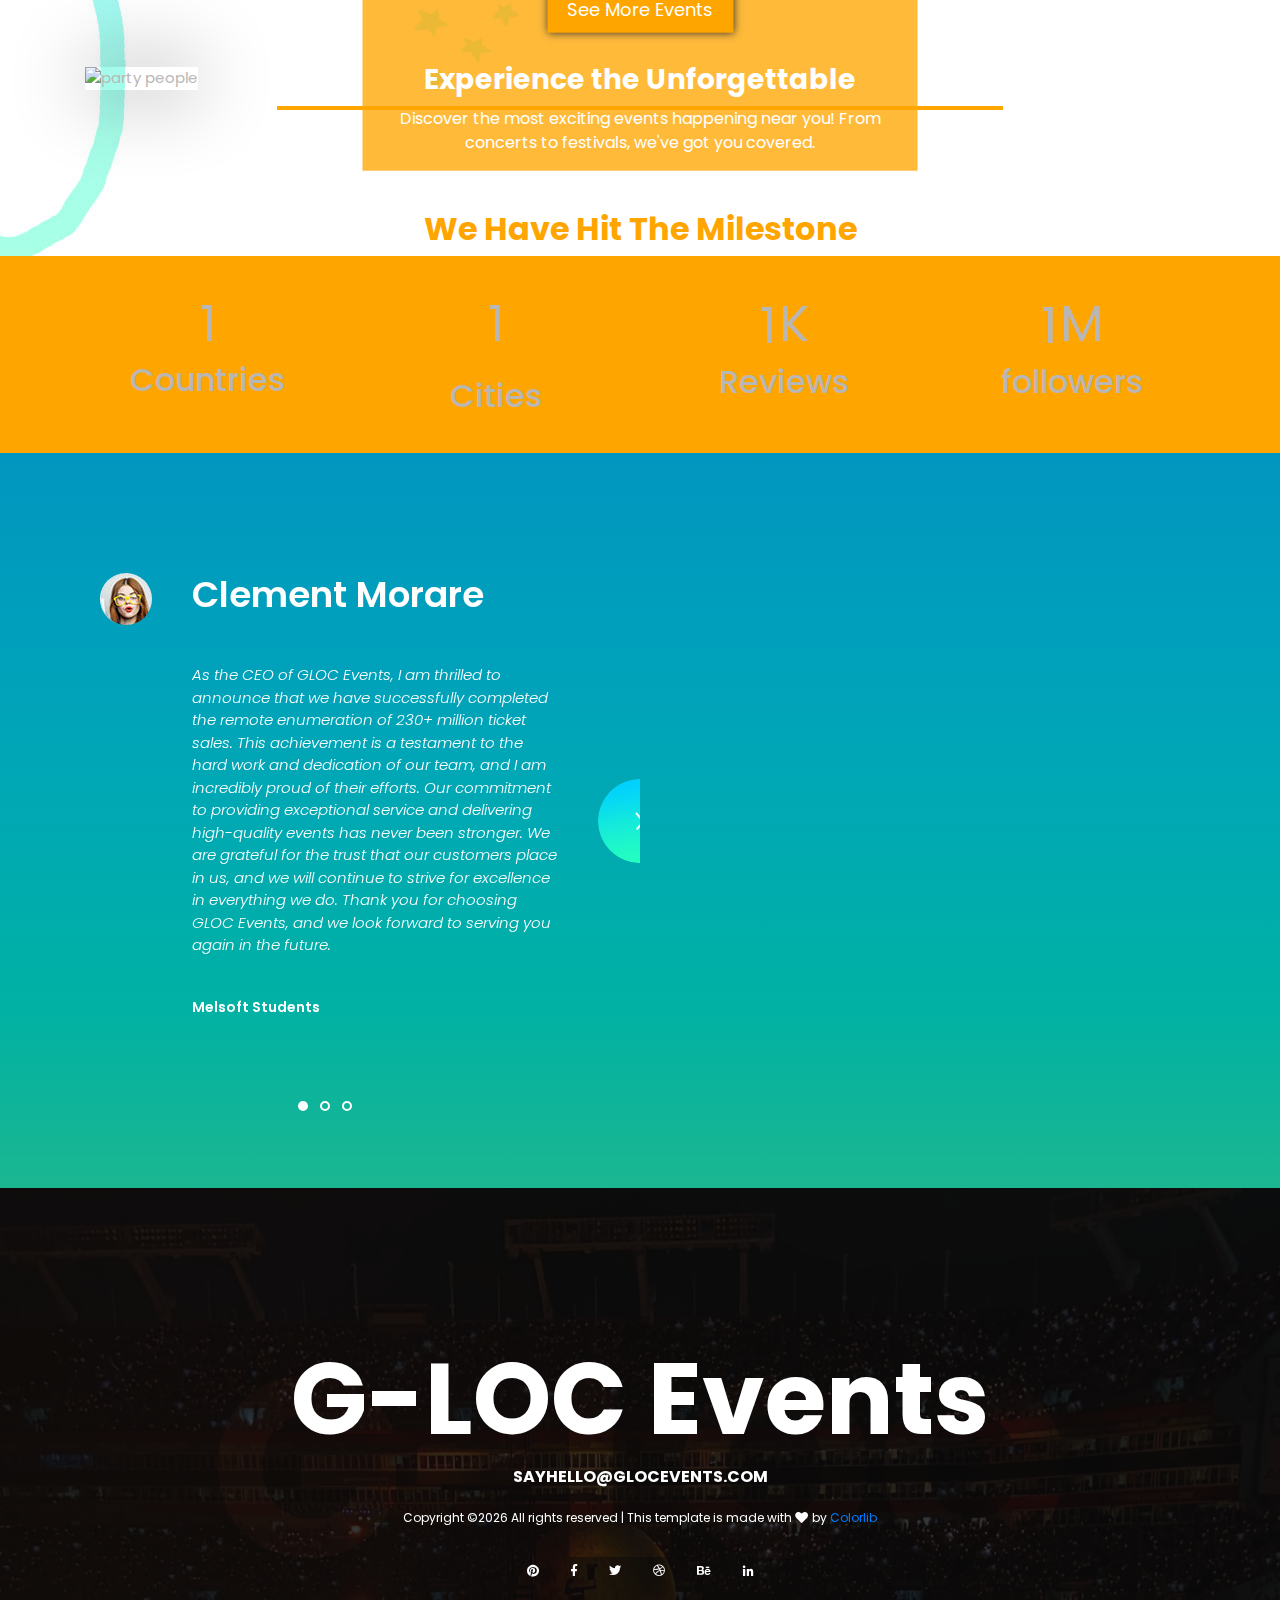
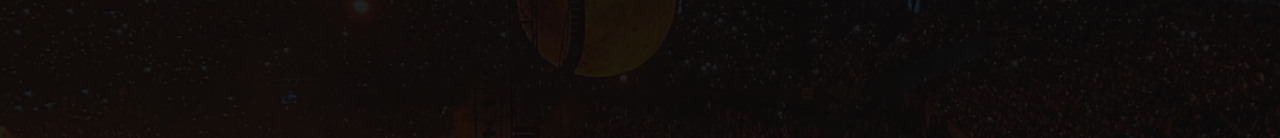
==== commit edddec7f: "update" ====
--- a/melsoft-ticket-website/sunfest-master/about-us.html
+++ b/melsoft-ticket-website/sunfest-master/about-us.html
@@ -19,6 +19,8 @@
 
     <!-- Styles -->
     <link rel="stylesheet" href="style.css">
+
+    <link rel="stylesheet" href="about-us.css">
 </head>
 <body class="about-us">
     <header class="site-header">
@@ -97,27 +99,29 @@
             <div class="entry-header">
                 <div class="entry-title">
                     <p>JUST THE BEST</p>
-                    <h2>A few words about us</h2>
+                    <h2 style="color: orange;">A few words about us</h2>
                 </div><!-- -->
             </div><!-- -->
+            
 
             <div class="entry-content">
                 <div class="row">
                     <div class="col-12 col-lg-6">
                         <div class="entry-header">
-                            <h3>We love our public</h3>
+                            <h3 style="color: orange;">We love our public</h3>
                         </div><!-- -->
 
                         <div class="entry-description">
                             <p>We love our public, and we are grateful for their continued support. We are committed to listening to their feedback and making improvements to our services to better meet their needs. We are excited to announce several new features that will enhance the ticket purchasing experience, including a mobile app, a loyalty program, and a streamlined checkout process.
-
                             </p>
                         </div><!-- entry-description -->
                     </div><!-- col-6 -->
 
+                    
+
                     <div class="col-12 col-lg-6 mt-5 mt-lg-0">
                         <div class="entry-header">
-                            <h3>10 year mission</h3>
+                            <h3 style="color: orange;">10 year mission</h3>
                         </div><!-- -->
 
                         <div class="entry-description">
@@ -127,69 +131,67 @@
                 </div><!-- row -->
             </div><!-- entry-content -->
 
+            <hr>
+
+            <h3 style="color: orange; text-align: center; font-weight: bold;">Recents Events</h3>
+            <div class="video-collage">
+                <video class="video" src="./images/event1.mp4" autoplay loop></video>
+                <video class="video" src="./images/event3.mp4" autoplay loop></video>
+                <video class="video" src="./images/event8.mp4" autoplay loop></video>
+                <video class="video" src="./images/event4.mp4" autoplay loop></video>
+                <video class="video" src="./images/event6.mp4" autoplay loop></video>
+                <video class="video" src="./images/event2.mp4" autoplay loop></video>
+              </div>
+
+              <hr>
+
+              <h2 style="color: orange; text-align: center; font-weight: bold;">We Have Hit The Milestone</h2>
             <figure class="featured-image">
                 <img src="./images/pexels-jonathanborba-3563173.jpg" alt="party people">
-            </figure>
+                <figcaption>
+                  <button class="see-more-btn">See More Events</button>
+                  <h3 style="font-weight: bold;">Experience the Unforgettable</h3>
+                  <p class="description">
+                    Discover the most exciting events happening near you! From concerts to festivals, we've got you covered.</p>
+                </figcaption>
+              </figure>
+              <hr>
         </div><!-- container -->
     </div><!-- main-content -->
 
-    <div class="container">
-        <div class="milestones">
-            <div class="row flex flex-wrap justify-content-between">
-                <div class="d-col-n mt-5 mt-lg-0">
-                    <div class="counter-box">
-                        <div class="flex justify-content-center">
-                            <div class="start-counter" data-to="390" data-speed="2000"></div>
-                        </div>
-
-                        <h3 class="entry-title">Cities</h3><!-- entry-title -->
-                    </div><!-- counter-box -->
-                </div><!-- d-col-n -->
-
-                <div class="d-col-n mt-5 mt-lg-0">
-                    <div class="counter-box">
-                        <div class="flex justify-content-center">
-                            <div class="start-counter" data-to="68" data-speed="2000"></div>
-                        </div>
-
-                        <h3 class="entry-title">Countries</h3><!-- entry-title -->
-                    </div><!-- counter-box -->
-                </div><!-- d-col-n -->
-
-                <div class="d-col-n mt-5 mt-lg-0">
-                    <div class="counter-box">
-                        <div class="flex justify-content-center">
-                            <div class="start-counter" data-to="120" data-speed="2000"></div>
-                            <div class="counter-k">K</div>
-                        </div>
-
-                        <h3 class="entry-title">Visitors</h3><!-- entry-title -->
-                    </div><!-- counter-box -->
-                </div><!-- d-col-n -->
-
-                <div class="d-col-n mt-5 mt-lg-0">
-                    <div class="counter-box">
-                        <div class="flex justify-content-center">
-                            <div class="start-counter" data-to="8" data-speed="2000"></div>
-                        </div>
-
-                        <h3 class="entry-title">Stages</h3><!-- entry-title -->
-                    </div><!-- counter-box -->
-                </div><!-- d-col-n -->
-
-                <div class="d-col-n mt-5 mt-lg-0">
-                    <div class="counter-box">
-                        <div class="flex justify-content-center">
-                            <div class="start-counter" data-to="325" data-speed="2000"></div>
-                            <div class="counter-k">M</div>
-                        </div>
-
-                        <h3 class="entry-title">Followers</h3><!-- entry-title -->
-                    </div><!-- counter-box -->
-                </div><!-- d-col-n -->
+    <!--counter-->
+
+    <h2 style="color: orange; text-align: center; font-weight: bold;">We Have Hit The Milestone</h2>
+    <section class="main" id="main">
+        <div class="container2">
+            <div class="count-heading">
+                <div class="count" max-data="63">1</div>
+                <h2>Countries</h2>
             </div>
+            
+
+            <div class="count-heading">
+                <div class="count" max-data="278">1</p></div>
+                <h2>Cities</h2>
+            </div>
+
+            
+            <div class="count-heading">
+                <div class="count" max-data="72">1</div>
+                <span class="suffix">K</span>
+                <h2>Reviews</h2>
+            </div>
+
+            <div class="count-heading">
+                <div class="count" max-data="113">1</div>
+                <span class="suffix">M</span>
+                <h2>followers</h2>
+            </div>
+
+
         </div>
-    </div>
+
+    </section>
 
     <div class="testimonial-wrap flex flex-wrap align-self-stretch">
         <div class="testimonials-container">
@@ -203,11 +205,11 @@
 
                             <div class="testimonial-content">
                                 <header class="entry-header">
-                                    <h2 class="entry-title"></h2>
+                                    <h2 class="entry-title">Clement Morare</h2>
                                 </header><!-- .entry-header -->
 
                                 <div class="entry-content">
-                                    <p>As the CEO of GLOC Events, I am thrilled to announce that we have successfully completed the remote enumeration of 248 ticket sales. This achievement is a testament to the hard work and dedication of our team, and I am incredibly proud of their efforts. Our commitment to providing exceptional service and delivering high-quality events has never been stronger. We are grateful for the trust that our customers place in us, and we will continue to strive for excellence in everything we do. Thank you for choosing GLOC Events, and we look forward to serving you again in the future.</p>
+                                    <p>As the CEO of GLOC Events, I am thrilled to announce that we have successfully completed the remote enumeration of 230+ million ticket sales. This achievement is a testament to the hard work and dedication of our team, and I am incredibly proud of their efforts. Our commitment to providing exceptional service and delivering high-quality events has never been stronger. We are grateful for the trust that our customers place in us, and we will continue to strive for excellence in everything we do. Thank you for choosing GLOC Events, and we look forward to serving you again in the future.</p>
                                 </div><!-- .entry-content -->
 
                                 <footer class="entry-footer">
@@ -325,6 +327,6 @@
     <script type='text/javascript' src='js/circle-progress.min.js'></script>
     <script type='text/javascript' src='js/jquery.countTo.min.js'></script>
     <script type='text/javascript' src='js/custom.js'></script>
-    <script src="./js/about-us.js"></script>
+    <script type='text/javascript' src='about-us.js'></script>
 </body>
 </html>
--- a/melsoft-ticket-website/sunfest-master/style.css
+++ b/melsoft-ticket-website/sunfest-master/style.css
@@ -9,7 +9,7 @@
   font-family: "Poppins", sans-serif;
   font-size: 15px;
   font-weight: normal;
-  color: hsl(0, 0%, 90%);
+  color: hsl(0, 2%, 72%);
 }
 
 @font-face {
@@ -34,21 +34,21 @@
 /*------------------------------------------------------------
 # site-header
 ------------------------------------------------------------*/
-.carousel-item{
-    position: relative;
-    width: 100%;
-    height: 100vh; /* Adjust height as needed */
-    overflow: hidden; /* Ensure video doesn't overflow */
+.carousel-item {
+  position: relative;
+  width: 100%;
+  height: 100vh; /* Adjust height as needed */
+  overflow: hidden; /* Ensure video doesn't overflow */
 }
 
 .hero-video {
-    position: absolute;
-    top: 0;
-    left: 0;
-    width: 100%;
-    height: 100%;
-    object-fit: cover; /* Ensure video covers entire container */
-    z-index: -1; /* Send video to the background */
+  position: absolute;
+  top: 0;
+  left: 0;
+  width: 100%;
+  height: 100%;
+  object-fit: cover; /* Ensure video covers entire container */
+  z-index: -1; /* Send video to the background */
 }
 
 .site-header {
@@ -67,19 +67,19 @@
 
 /* Carousel items */
 .carousel-inner {
-    position: relative;
-    text-align: center; /* To center the content within each item */
-    max-width: 100%;
+  position: relative;
+  text-align: center; /* To center the content within each item */
+  max-width: 100%;
 }
 
 .carousel-item::after {
-    content: "";
-    width: 100%;
-    height: 100%;
-    position: absolute;
-    top: 0;
-    left: 0;
-    background: rgba(0, 0, 0, .6);
+  content: "";
+  width: 100%;
+  height: 100%;
+  position: absolute;
+  top: 0;
+  left: 0;
+  background: rgba(0, 0, 0, 0.6);
 }
 
 #carouselNoOverlay .carousel-item::after {
@@ -87,52 +87,51 @@
 }
 
 .carousel-control-prev {
-    width: 90px;
-    height: 60px;
-    position: absolute;
-    top: 50%;
-    left: 0;
-    background: var(--bs-primary);
-    border-radius: 0 50px 50px 0;
-    opacity: 1;
-    z-index: 1000;
-    transform: translateY(-50%);
-
+  width: 90px;
+  height: 60px;
+  position: absolute;
+  top: 50%;
+  left: 0;
+  background: var(--bs-primary);
+  border-radius: 0 50px 50px 0;
+  opacity: 1;
+  z-index: 1000;
+  transform: translateY(-50%);
 }
 
 .carousel-control-prev:hover {
-    background: var(--bs-secondary);
-    transition: .8s;
+  background: var(--bs-secondary);
+  transition: 0.8s;
 }
 
 .carousel-control-next {
-    width: 90px;
-    height: 60px;
-    position: absolute;
-    top: 50%;
-    right: 0;
-    background: var(--bs-primary);
-    border-radius: 50px 0 0 50px;
-    opacity: 1;
+  width: 90px;
+  height: 60px;
+  position: absolute;
+  top: 50%;
+  right: 0;
+  background: var(--bs-primary);
+  border-radius: 50px 0 0 50px;
+  opacity: 1;
 }
 
 .carousel-control-next:hover {
-    background: var(--bs-secondary);
-    transition: .8s;
+  background: var(--bs-secondary);
+  transition: 0.8s;
 }
 
 #carouselId .carousel-indicators li {
-    width: 30px;
-    height: 10px;
-    background: var(--bs-primary);
-    margin: 10px;
-    border-radius: 30px;
-    opacity: 1;
+  width: 30px;
+  height: 10px;
+  background: var(--bs-primary);
+  margin: 10px;
+  border-radius: 30px;
+  opacity: 1;
 }
 
 #carouselId .carousel-indicators li:hover {
-    background: var(--bs-secondary);
-    opacity: 1;
+  background: var(--bs-secondary);
+  opacity: 1;
 }
 
 /* Ticket Page About the Wine&Dine Event */
@@ -143,9 +142,9 @@
 .carousel-item .content {
   position: absolute;
   bottom: 20px; /* Adjust as needed */
-  left: 20px;   /* Adjust as needed */
-  background: rgba(255, 255, 255, 0.5); 
-  border: 2px solid #ccc; 
+  left: 20px; /* Adjust as needed */
+  background: rgba(255, 255, 255, 0.5);
+  border: 2px solid #ccc;
   padding: 15px; /* Padding inside the content block */
   border-radius: 8px; /* Rounded corners */
   max-width: 40%; /* Maximum width of the content block */
@@ -157,7 +156,8 @@
   font-weight: bold; /* Bold title */
   margin-bottom: 10px; /* Space between title and description */
   width: 100%;
-  text-shadow: -1px 0 0 #ff5500, 1px 1px 0 #ff5500, -1px 0 0 #ff5500, 1px -1px 0 #ffffff; /* Outline effect */
+  text-shadow: -1px 0 0 #ff5500, 1px 1px 0 #ff5500, -1px 0 0 #ff5500,
+    1px -1px 0 #ffffff; /* Outline effect */
 }
 
 .carousel-item .content .description {
@@ -174,10 +174,9 @@
 /*------------------------------------------------------------
 ## header-bar
 ------------------------------------------------------------*/
-------------------------------------------------------------*/
-.site-header {
-    position: relative;
-    width: 100%;
+------------------------------------------------------------*/ .site-header {
+  position: relative;
+  width: 100%;
 }
 
 .site-header .header-bar {
@@ -262,16 +261,16 @@
 }
 
 .site-navigation {
-    position: absolute;
-    top: -11px;
-    right: 15px;
-    z-index: 9999;
-    width: auto;
-    height: 32px;
-    overflow: hidden;
-    list-style: none;
-    transition: all .35s;
-    color: hsl(0, 0%, 100%);
+  position: absolute;
+  top: -11px;
+  right: 15px;
+  z-index: 9999;
+  width: auto;
+  height: 32px;
+  overflow: hidden;
+  list-style: none;
+  transition: all 0.35s;
+  color: hsl(0, 0%, 100%);
 }
 
 .site-navigation.show {
@@ -279,16 +278,16 @@
 }
 
 .site-navigation ul {
-    position: fixed;
-    top: 0;
-    left: -320px;
-    z-index: 9999;
-    width: 100%;
-    height: auto;
-    overflow-x: hidden;
-    padding: 30px;
-    margin: 0;
-    transition: all 0.35s;
+  position: fixed;
+  top: 0;
+  left: -320px;
+  z-index: 9999;
+  width: 100%;
+  height: auto;
+  overflow-x: hidden;
+  padding: 30px;
+  margin: 0;
+  transition: all 0.35s;
 }
 
 .site-navigation.show ul {
@@ -296,49 +295,48 @@
 }
 
 .site-navigation ul li {
-    display: block;
-    padding: 15px 0;
-    position: relative;
+  display: block;
+  padding: 15px 0;
+  position: relative;
 }
 
 .site-navigation ul li a {
-    display: block;
-    color: #fff;
-    transition: all 0.35s;
-    font-size: 18px;
-    padding-left: 20px;
-    padding-right: 20px;
+  display: block;
+  color: #fff;
+  transition: all 0.35s;
+  font-size: 18px;
+  padding-left: 20px;
+  padding-right: 20px;
 }
 
 .site-navigation ul li a:hover {
-    color: #ff5f00;
-    text-shadow: 0 0 10px #ff5f00;
- }
-
- .site-navigation .dropdown {
-    position: relative;
-    
-}
-
-.site-navigation .dropdown-content{
-    position: fixed;
-    background-color: #2b2828;
-    min-width: 160px;
-    box-shadow: 0px 8px 16px 0px rgba(0, 0, 0, 0.2);
-    z-index: 1;
-    opacity: 0.7;
-    transition: opacity 0.3s ease;
-    display: none;
+  color: #ff5f00;
+  text-shadow: 0 0 10px #ff5f00;
+}
+
+.site-navigation .dropdown {
+  position: relative;
+}
+
+.site-navigation .dropdown-content {
+  position: fixed;
+  background-color: #2b2828;
+  min-width: 160px;
+  box-shadow: 0px 8px 16px 0px rgba(0, 0, 0, 0.2);
+  z-index: 1;
+  opacity: 0.7;
+  transition: opacity 0.3s ease;
+  display: none;
 }
 
 .site-navigation .dropdown-content a {
-    color: rgb(255, 255, 255);
-    padding: 12px 16px;
-    display: block;
-}
-  
-.site-navigation .dropdown:hover .dropdown-content{
-    display: block;
+  color: rgb(255, 255, 255);
+  padding: 12px 16px;
+  display: block;
+}
+
+.site-navigation .dropdown:hover .dropdown-content {
+  display: block;
 }
 
 @media screen and (min-width: 992px) {
@@ -346,14 +344,14 @@
     margin-left: 35px;
   }
 
-    .site-navigation {
-        position: relative;
-        top: auto;
-        right: auto;
-        height: 20%;
-        padding-right: 35px;
-        background: transparent;
-    }
+  .site-navigation {
+    position: relative;
+    top: auto;
+    right: auto;
+    height: 20%;
+    padding-right: 35px;
+    background: transparent;
+  }
 
   .site-navigation ul {
     display: flex;
@@ -387,14 +385,14 @@
 # hero
 -----------------------------------------------------------*/
 .hero-content {
-    position: absolute;
-    top: 55%;
-    left: 50%;
-    transform: translate(-50%, -50%);
-    z-index: 1; 
-    color: white; 
-    width: 90%;
-    background-color: #00a0bc00;
+  position: absolute;
+  top: 55%;
+  left: 50%;
+  transform: translate(-50%, -50%);
+  z-index: 1;
+  color: white;
+  width: 90%;
+  background-color: #00a0bc00;
 }
 
 .hero-content .entry-header {
@@ -436,13 +434,13 @@
 }
 
 @media screen and (min-width: 992px) {
-    .hero-content .entry-header h2 {
-        font-size: 102px;
-    }
-
-    .hero-content .entry-header h2 span{
-        font-size: 72px;
-    }
+  .hero-content .entry-header h2 {
+    font-size: 102px;
+  }
+
+  .hero-content .entry-header h2 span {
+    font-size: 72px;
+  }
 
   .hero-content .entry-header .entry-meta-date {
     top: 60px;
@@ -453,7 +451,7 @@
 ## countdown
 ------------------------------------------------------------*/
 .countdown {
-    margin-top: 20px;
+  margin-top: 20px;
 }
 
 .countdown-holder {
@@ -465,12 +463,12 @@
 .countdown-holder .dhour,
 .countdown-holder .dmin,
 .countdown-holder .dsec {
-    display: block;
-    font-size: 62px;
-    font-weight: 600;
-    line-height: 1;
-    color:#ff5f00;
-    margin-top: 20px;
+  display: block;
+  font-size: 62px;
+  font-weight: 600;
+  line-height: 1;
+  color: #ff5f00;
+  margin-top: 20px;
 }
 
 .countdown-holder label {
@@ -484,59 +482,59 @@
 ## hero-content entry-footer
 ------------------------------------------------------------*/
 .hero-content .entry-footer {
-    margin-top: 35px;
-    text-align: center;
+  margin-top: 35px;
+  text-align: center;
 }
 
 /* === removing default button style ===*/
 .hero-content .entry-footer .button {
-    margin-left: 20px;
-    height: auto;
-    background: rgb(0, 0, 0);
-    padding: 0;
-    border: none;
-    cursor: pointer;
-  }
+  margin-left: 20px;
+  height: auto;
+  background: rgb(0, 0, 0);
+  padding: 0;
+  border: none;
+  cursor: pointer;
+}
 
 .hero-content .entry-footer .button {
-    --border-right: 6px;
-    --text-stroke-color: rgba(255,255,255,0.6);
-    --animation-color: #ff5f00;
-    --fs-size: 2em;
-    letter-spacing: 3px;
-    text-decoration: none;
-    font-size: var(--fs-size);
-    font-family: "Arial";
-    position: relative;
-    text-transform: uppercase;
-    color: transparent;
-    -webkit-text-stroke: 1px var(--text-stroke-color);
-    position: relative;
+  --border-right: 6px;
+  --text-stroke-color: rgba(255, 255, 255, 0.6);
+  --animation-color: #ff5f00;
+  --fs-size: 2em;
+  letter-spacing: 3px;
+  text-decoration: none;
+  font-size: var(--fs-size);
+  font-family: "Arial";
+  position: relative;
+  text-transform: uppercase;
+  color: transparent;
+  -webkit-text-stroke: 1px var(--text-stroke-color);
+  position: relative;
 }
 
 /* this is the text, when you hover on button */
 .hover-text {
-    position: absolute;
-    box-sizing: border-box;
-    content: attr(data-text);
-    color: var(--animation-color);
-    width: 0;
-    inset: 0;
-    border-right: var(--border-right) solid var(--animation-color);
-    overflow: hidden;
-    transition: 0.2s;
-    -webkit-text-stroke: 2px var(--animation-color);
-  }
-  /* hover */
-  .button:hover .hover-text {
-    width: 104%;
-    border: none;
-    filter: drop-shadow(0 0 23px var(--animation-color))
-  }
+  position: absolute;
+  box-sizing: border-box;
+  content: attr(data-text);
+  color: var(--animation-color);
+  width: 0;
+  inset: 0;
+  border-right: var(--border-right) solid var(--animation-color);
+  overflow: hidden;
+  transition: 0.2s;
+  -webkit-text-stroke: 2px var(--animation-color);
+}
+/* hover */
+.button:hover .hover-text {
+  width: 104%;
+  border: none;
+  filter: drop-shadow(0 0 23px var(--animation-color));
+}
 
 /* Adjust the color property to make the original text visible */
 .hero-content .entry-footer .button .actual-text {
-    color: white; /* or any other color you prefer */
+  color: white; /* or any other color you prefer */
 }
 
 /*------------------------------------------------------------
@@ -1034,7 +1032,7 @@
 .site-footer {
   position: relative;
   padding: 40px 0 30px;
-  background: url(images/footer-cover.jpg) no-repeat;
+  background: url(images/footer-background.png) no-repeat;
   background-size: cover;
 }
 
@@ -1168,34 +1166,32 @@
 ## Page Header
 ------------------------------------------------------------*/
 .page-header {
-    min-height: 20px;
-    padding-top: 0;
-    background-size: cover;
-}
-
-
+  min-height: 20px;
+  padding-top: 0;
+  background-size: cover;
+}
 
 .about-us .page-header {
-  background:url("./images/crowd.jpeg") no-repeat;/*-------------------------------------*/
+  background: url("./images/crowd.jpeg") no-repeat; /*-------------------------------------*/
   height: 500px;
 
   background-size: cover;
 }
 
 .page-header .entry-title {
-    font-size: 72px;
-    color: #ff5f00;
-    margin-top: 22%;
-    padding: 0;
+  font-size: 72px;
+  color: #ff5f00;
+  margin-top: 22%;
+  padding: 0;
 }
 
 .page-header .breadcrumbs {
-    padding: 0;
-    margin: 0;
-    font-size: 14px;
-    font-weight: 300;
-    color: #ff5f00;
-    list-style: none;
+  padding: 0;
+  margin: 0;
+  font-size: 14px;
+  font-weight: 300;
+  color: #ff5f00;
+  list-style: none;
 }
 
 .page-header .breadcrumbs li {
@@ -1204,7 +1200,7 @@
 }
 
 .page-header .breadcrumbs li::after {
-  content: '/';
+  content: "/";
   position: absolute;
   top: 3px;
   right: 0;
@@ -1224,7 +1220,7 @@
 }
 
 .main-content {
-    margin: 100px 0;
+  margin: 100px 0;
 }
 
 .main-content .entry-header .entry-title p {
@@ -1241,6 +1237,16 @@
   font-size: 48px;
   font-weight: 600;
   color: #040608;
+  margin-bottom: 5px;
+}
+
+.entry-header .entry-title h2{
+  margin: 2% 0 0 15%;
+  padding: 0;
+  font-size: 48px;
+  font-weight: 600;
+  color: #040608;
+  /* margin-bottom: 5px; */
 }
 
 .about-us .main-content .entry-content {
@@ -1457,123 +1463,141 @@
     height: 100%;
 } */
 
-.ticket-background-img{
-    position: relative;
-    width: 100%;
-    height: 55vh; /* Adjust height as needed */
-    overflow: hidden; /* Ensure video doesn't overflow */
+.ticket-background-img {
+  position: relative;
+  width: 100%;
+  height: 55vh; /* Adjust height as needed */
+  overflow: hidden; /* Ensure video doesn't overflow */
 }
 
 .ticket-hero-image {
-    position: absolute;
-    top: 0;
-    left: 0;
-    width: 100%;
-    height: 100%;
-    object-fit: cover; /* Ensure video covers entire container */
-    z-index: -1; /* Send video to the background */
+  position: absolute;
+  top: 0;
+  left: 0;
+  width: 100%;
+  height: 100%;
+  object-fit: cover; /* Ensure video covers entire container */
+  z-index: -1; /* Send video to the background */
+}
+
+.ticket-video {
+  position: relative;
+  width: 100%;
+  height: 55vh; /* Adjust height as needed */
+  overflow: hidden; /* Ensure video doesn't overflow */
+}
+
+.ticket-hero-video {
+  position: absolute;
+  top: 0;
+  left: 0;
+  width: 100%;
+  height: 100%;
+  object-fit: cover; /* Ensure video covers entire container */
+  z-index: -1; /* Send video to the background */
 }
 
 /*------------------------------------------------------------
 # Page Header
 ------------------------------------------------------------*/
 .tickets-page .tabs .tab-nav {
-    padding: 10px 20px;
-    margin-right: 0;
-    font-size: 13px;
-    line-height: 1;
-    font-weight: 900;
-    cursor: pointer;
-    margin-top: 35px;
-    text-align: center;
+  padding: 10px 20px;
+  margin-right: 0;
+  font-size: 13px;
+  line-height: 1;
+  font-weight: 900;
+  cursor: pointer;
+  margin-top: 35px;
+  text-align: center;
 }
 
 .tickets-page .tabs .tab-nav .btn {
-    margin-left: 10px;
-    height: auto;
-    padding: 0;
-    border: none;
-    cursor: pointer;
-    --text-stroke-color: rgba(0, 0, 0, 0.6);
-    --animation-color: #ff5f00;
-    --fs-size: 2em;
-    letter-spacing: 3px;
-    text-decoration: none;
-    font-size: var(--fs-size);
-    position: relative;
-    text-transform: uppercase;
-    color: transparent;
-    -webkit-text-stroke: 1px var(--text-stroke-color);
-    position: relative;
-    border-radius: 20px;
+  margin-left: 10px;
+  height: auto;
+  padding: 0;
+  border: none;
+  cursor: pointer;
+  --text-stroke-color: rgba(0, 0, 0, 0.6);
+  --animation-color: #ff5f00;
+  --fs-size: 2em;
+  letter-spacing: 3px;
+  text-decoration: none;
+  font-size: var(--fs-size);
+  position: relative;
+  text-transform: uppercase;
+  color: transparent;
+  -webkit-text-stroke: 1px var(--text-stroke-color);
+  position: relative;
+  border-radius: 20px;
 }
 
 .tickets-page .tabs .tab-nav .btn::before {
-    margin-left: auto;
-    border: none;
+  margin-left: auto;
+  border: none;
 }
 
 .tickets-page .tabs .tab-nav .btn::after,
 .tickets-page .tabs .tab-nav .btn::before {
-    content: '';
-    width: 0%;
-    height: 5px;
-    background: #ff5f00;
-    display: block;
-    transition: 0.5s;
-    border: none;
+  content: "";
+  width: 0%;
+  height: 5px;
+  background: #ff5f00;
+  display: block;
+  transition: 0.5s;
+  border: none;
 }
 
 .tickets-page .tabs .tab-nav .btn:hover::after,
 .tickets-page .tabs .tab-nav .btn:hover::before {
-    width: 100%;
-    border: none;
+  width: 100%;
+  border: none;
 }
 
 /* this is the text, when you hover on button */
 .tickets-page .tabs .tab-nav .btn:hover .hover-text {
-    width: 101%;
-    border: none;
+  width: 101%;
+  border: none;
 }
 
 .tickets-page .tabs .tabs-nav .tab-nav.active {
-    background: -webkit-linear-gradient(#ff5f00, #ff5f00) !important;
-    border: none;
+  background: -webkit-linear-gradient(#ff5f00, #ff5f00) !important;
+  border: none;
 }
 
 .tickets-page .tabs .active {
-    background: -webkit-linear-gradient(#ff5f00, #ff5f00) !important;
+  background: -webkit-linear-gradient(#ff5f00, #ff5f00) !important;
 }
 
 .btn {
-    background: none;
-    margin-left: 20px;
-    border: none;
-}
-
-.btn-ticket{
-    margin-left: 20px;
-    background-color: #fff;
-    border: none;
-    padding: 10px 20px;
-}
-
-.btn::after, 
+  background: none;
+  margin-left: 20px;
+  border: none;
+}
+
+.btn-ticket {
+  margin-left: 20px;
+  background-color: #fff;
+  border: none;
+  padding: 10px 20px;
+}
+
+.btn::after,
 .btn::before {
-    content: '';
-    width: 0%;
-    height: 5px;
-    background: #ff5f00;
-    display: block;
-    transition: 0.5s;
-}
-  
-.btn:hover::after, .btn:hover::before {
-    width: 100%;
+  content: "";
+  width: 0%;
+  height: 5px;
+  background: #ff5f00;
+  display: block;
+  transition: 0.5s;
+}
+
+.btn:hover::after,
+.btn:hover::before {
+  width: 100%;
 }
 
 .tickets-page .tabs .tabs-container {
-    margin-top: 5px;
+  margin-top: 5px;
 }
 
 .tickets-page .tabs .tab-content {
@@ -1646,18 +1670,17 @@
   height: 460px;
 }
 
-.organizer-tab-image{
+.organizer-tab-image {
   width: 120%;
   margin-top: 30px;
 }
 
-.organizer-tab-image iframe{
+.organizer-tab-image iframe {
   width: 120%;
   height: 460px;
   margin-left: 80px;
 }
 
-
 @media screen and (min-width: 768px) {
   .tickets-page .single-event-heading {
     width: auto;
@@ -1696,7 +1719,7 @@
     margin: 0;
   }
 
-  .organizer-tab-image  {
+  .organizer-tab-image {
     width: calc(100% - 340px);
     margin: 0;
   }
@@ -1764,20 +1787,18 @@
 
 .tickets-page .number-of-tickets .increase-ticket,
 .tickets-page .number-of-tickets .decrease-ticket {
-    font-size: 18px;
-    font-weight: 500;
-    color: #03070c;
-    cursor: pointer;
-}
-
-
+  font-size: 18px;
+  font-weight: 500;
+  color: #03070c;
+  cursor: pointer;
+}
 
 .tickets-page .ticket-row .btn {
-    background: #f3f8f9;
-    width: 100px;
-    font-size: 16px;
-    font-weight: 500;
-    color: #ff2630;
+  background: #f3f8f9;
+  width: 100px;
+  font-size: 16px;
+  font-weight: 500;
+  color: #ff2630;
 }
 
 /* CSS for blurred effect */
@@ -1798,29 +1819,27 @@
   align-items: center;
   color: red;
   font-size: 1.5em;
-  pointer-events: none; /* Prevents interaction with the overlay */
-}
-
-/* Ensure the parent container takes full width */
+  pointer-events: none;
+}
+
 .promo-code-container {
   display: flex;
   justify-content: center;
   align-items: center;
   width: 100%;
-  margin-top: 20px; /* Add some margin if needed */
-}
-
-/* Center the elements within the promo-box */
+  margin-top: 20px;
+}
+
 .promo-box {
   display: flex;
   align-items: center;
   justify-content: center;
-  gap: 10px; /* Add some space between the input and the button */
+  gap: 10px;
   border-bottom: 3px solid #ff5500;
   margin: 15px 0;
 }
 
-.promo-box p{
+.promo-box p {
   color: red;
   display: none;
   width: 50%;
@@ -1854,14 +1873,14 @@
   transform: translateY(-120%);
 }
 
-.btn-code{
+.btn-code {
   border-radius: 25px;
   width: 70%;
   padding: 6px;
   margin-bottom: 15px;
 }
 
-.btn-code:hover{
+.btn-code:hover {
   color: #ff5500;
   border: 3px solid #ff5f00;
 }
@@ -1869,106 +1888,115 @@
 /*------------------------------------------------------------
 # Tickets Page Ticket Purchasing
 ------------------------------------------------------------*/
-.price .box-container{
-    display: grid;
-    grid-template-columns: repeat(auto-fit, minmax(10rem, 1fr));
-    gap: 1.4rem;
-    margin: 10px 20px;
-}
-
-.price .box-container .box{
-    padding: 2rem 2rem;
-    background: #e6e4e4;
-    border-radius: .5rem;
-    text-align: center;
+.price .box-container {
+  display: grid;
+  grid-template-columns: repeat(auto-fit, minmax(10rem, 1fr));
+  gap: 1.4rem;
+  margin: 10px 20px;
+}
+
+.price .box-container .box {
+  padding: 2rem 2rem;
+  background: #e6e4e4;
+  border-radius: 0.5rem;
+  text-align: center;
 }
 
 .box h3.title,
 .box h3.price,
 .box ul li {
-    color: black; /* Change the font color to black */
-}
-
-.price .box-container .box:hover{
-    transform: scale(1.03);
-    box-shadow: 10px 15px 10px rgba(255, 102, 0, 0.5);
-}
-
-.price .box-container .box .title{
-    background: #ff5500;
-    color: rgb(0, 0, 0);
-    padding: 1rem 0;
-    font-size: 2rem;
-}
-
-.price .box-container .box .amount{
-    color: rgb(0, 0, 0);
-    padding-top: 1rem;
-    padding-bottom: 2.2rem;
-    font-size: 2rem;
+  color: black; /* Change the font color to black */
+}
+
+.price .box-container .box:hover {
+  transform: scale(1.03);
+  box-shadow: 10px 15px 10px rgba(255, 102, 0, 0.5);
+}
+
+.price .box-container .box .title {
+  background: #ff5500;
+  color: rgb(0, 0, 0);
+  padding: 1rem 0;
+  font-size: 2rem;
+}
+
+.price .box-container .box .amount {
+  color: rgb(0, 0, 0);
+  padding-top: 1rem;
+  padding-bottom: 2.2rem;
+  font-size: 2rem;
 }
 
 .price .box-container .box ul {
-    list-style: none;
-    padding: .5rem 0;
+  list-style: none;
+  padding: 0.5rem 0;
 }
 
 .price .box-container .box ul li {
-    font-size: 1.5rem;
-    color: #000000;
-    padding: .5rem 0;
-    font-family: inherit;
-}
-
-.price .box-container .box ul li i{
-    font-size: 1.3rem;
-    color: #000000;
-    padding-right: 1rem;
-}
-
-.price .box-container .box ul li i .fa-check{
-    color: #ff5500;
+  font-size: 1.5rem;
+  color: #000000;
+  padding: 0.5rem 0;
+  font-family: inherit;
+}
+
+.price .box-container .box ul li i {
+  font-size: 1.3rem;
+  color: #000000;
+  padding-right: 1rem;
+}
+
+.price .box-container .box ul li i .fa-check {
+  color: #ff5500;
 }
 
 .tickets-page .number-of-tickets {
-    display: flex;
-    margin: 20px auto; 
+  display: flex;
+  margin: 20px auto;
 }
 
 .tickets-page .number-of-tickets .increase-ticket,
 .tickets-page .number-of-tickets .decrease-ticket {
-    font-size: 30px;
-    font-weight: 500;
-    color: #03070c;
-    cursor: pointer;
+  font-size: 30px;
+  font-weight: 500;
+  color: #03070c;
+  cursor: pointer;
 }
 
 .tickets-page .number-of-tickets .ticket-count {
-    font-size: 28px;
-    font-weight: 400;
-    color: #03070c;
-    width: 60px;
-    border: 0;
-    text-align: center;
-    background: #e6e4e4;
+  font-size: 28px;
+  font-weight: 400;
+  color: #03070c;
+  width: 60px;
+  border: 0;
+  text-align: center;
+  background: #e6e4e4;
 }
 
 .tickets-page .clear-ticket-count .btn-ticket {
-    font-size: 17px;
-    color: #2b2929;
-    cursor: pointer;
-    background:  #ffffff; 
-    padding: 5px 10px; 
-    width: 40%;
-    border-radius: 5px;
-}s
+  font-size: 17px;
+  color: #2b2929;
+  cursor: pointer;
+  background: #ffffff;
+  padding: 5px 10px;
+  width: 40%;
+  border-radius: 5px;
+}
+s
 
 /* Tickets About Event Section */
 
 
 
 /* Cart */
-.cart{
+.cart-container {
+  display: flex;
+  justify-content: center;
+  align-items: center;
+  width: 100%;
+  margin-top: 20px; /* Add some margin if needed */
+}
+
+.cart {
   width: 120%;
   float: right;
   text-align: center;
@@ -1999,7 +2027,6 @@
   font-weight: bold;
   margin-top: 20px;
   color: #686767;
-
 }
 
 #empty-cart-message {
@@ -2025,18 +2052,30 @@
   font-weight: 700;
 }
 
-.select{
+.select {
   margin-top: 10px;
   width: 40px;
 }
 
-.btn-checkout{
+.btn-checkout {
+  display: inline-block;
   margin-top: 20px;
   padding: 10px 15px;
   border: none;
   border-radius: 5px;
   cursor: pointer;
   font-size: 16px;
+  text-align: center;
+  text-decoration: none;
+  color: white;
+  background-color: #007bff;
+}
+
+.btn-checkout:hover {
+  background-color: #0056b3;
+  color: #ffffff;
+  text-decoration: none;
+  font-weight: 600;
 }
 
 /*------------------------------------------------------------
@@ -2189,6 +2228,42 @@
   height: auto;
 }
 
+.contact-icon {
+  display: inline-block;
+  margin: 10px;
+  text-align: center;
+  position: relative;
+  width: 70px;  /* Adjust based on the icon size */
+  height: 70px; /* Adjust based on the icon size */
+}
+
+.contact-icon::before {
+  content: '';
+  display: block;
+  position: absolute;
+  top: 25%;
+  left: 50%;
+  width: 80px;  /* Same as .contact-icon width */
+  height: 80px; /* Same as .contact-icon height */
+  background-color: rgb(255, 168, 6);
+  border-radius: 50%;
+  transform: translate(-50%, -50%);
+}
+
+.contact-icon i {
+  font-size: 34px;  /* Adjust the icon size */
+  color: rgb(255, 255, 255);  /* Change the icon color */
+  position: relative;
+  z-index: 1;  /* Ensure icon is above the circle */
+  transition: color 0.3s, transform 0.3s; /* Add transition effects */
+}
+
+.contact-icon i:hover {
+  color: #000000;  /* Change color on hover */
+  transform: scale(1.2);  /* Enlarge icon on hover */
+}
+
+
 .contact-page .contact-details .contact-medium .entry-title {
   margin: 0;
   font-size: 16px;
@@ -2272,11 +2347,13 @@
 }
 
 .contact-page .contact-form .submit .btn {
-  padding: 15px 30px;
+  padding: 10px 25px;
   margin-right: 20px;
   border-radius: 0;
   font-weight: 600;
-  background: -webkit-linear-gradient(#00d0ff, #25ffbf);
+  border: -webkit-linear-gradient(#ff5500, #ff5500);
+  background: -webkit-linear-gradient(#ff5500, orange);
+  border-radius: 5px;
 }
 
 /*------------------------------------------------------------
@@ -2619,4 +2696,20 @@
   display: grid;
   place-content: center;
   background: #fff;
-}+}
+
+#searchInput {
+  border: 2px solid orange; /* Orange border */
+  border-radius: 20px; /* Rounded corners */
+  padding: 8px; /* Adjust padding as needed */
+}
+
+#searchButton {
+  background-color: transparent; /* Transparent background */
+  border: none;
+  cursor: pointer;
+}
+
+#searchButton i {
+  color: orange; /* Orange color for icon */
+}
--- a/melsoft-ticket-website/sunfest-master/about-us.css
+++ b/melsoft-ticket-website/sunfest-master/about-us.css
@@ -0,0 +1,98 @@
+.main {
+    background: orange;
+    padding: 30px 0;
+}
+
+.container2 {
+    padding: 0 5%;
+    margin: 0 auto;
+    display: flex;
+}
+
+.count-heading {
+    flex: 1;
+    font-size: 2px;
+    text-align: center;
+    
+}
+
+.count {
+    font-size: 50px;
+    display: inline;
+    
+}
+
+.suffix {
+    font-size: 50px;
+    font-weight: normal;
+  vertical-align: super;
+  margin-left: 2px;
+
+}
+
+.featured-image {
+    position: relative; 
+    width: 100%;
+  }
+  
+  .featured-image img {
+    width: 100%; 
+    height: 100%; 
+    object-fit: cover; 
+    box-shadow:  0 0 80px rgba(0, 0, 0, 0.497);
+  }
+  
+  figcaption {
+    position: absolute; 
+    top: 50%; 
+    left: 50%;
+    transform: translate(-50%, -50%);
+    text-align: center; 
+    color: #fff; 
+    background-color: rgba(255, 166, 0, 0.772); 
+  }
+  
+  .see-more-btn {
+    background-color:orange; 
+    color: #fff; 
+    border: none; 
+    padding: 10px 20px; 
+    font-size: 18px; 
+    cursor: pointer; 
+    margin-bottom: 30px;
+    box-shadow: 0 0 8px #333;
+  }
+  
+  .see-more-btn:hover {
+    background-color:  rgb(209, 136, 0); 
+  }
+  
+  .description {
+    font-size: 16px; 
+    margin-top: 10px; 
+  }
+
+
+
+  .video-collage {
+    display: flex;
+    flex-wrap: wrap;
+    width: 100%;
+    align-items: center;
+    margin-top: 100px;
+    margin-bottom: 0px;
+    box-shadow: 0 0 80px rgba(0, 0, 0, 0.497);
+
+    
+  }
+  
+  .video {
+    width: 33.33%;
+    height: auto;
+    border: red;
+  }
+
+  hr {
+    width: 65%;
+    border: 2px solid orange;
+  }